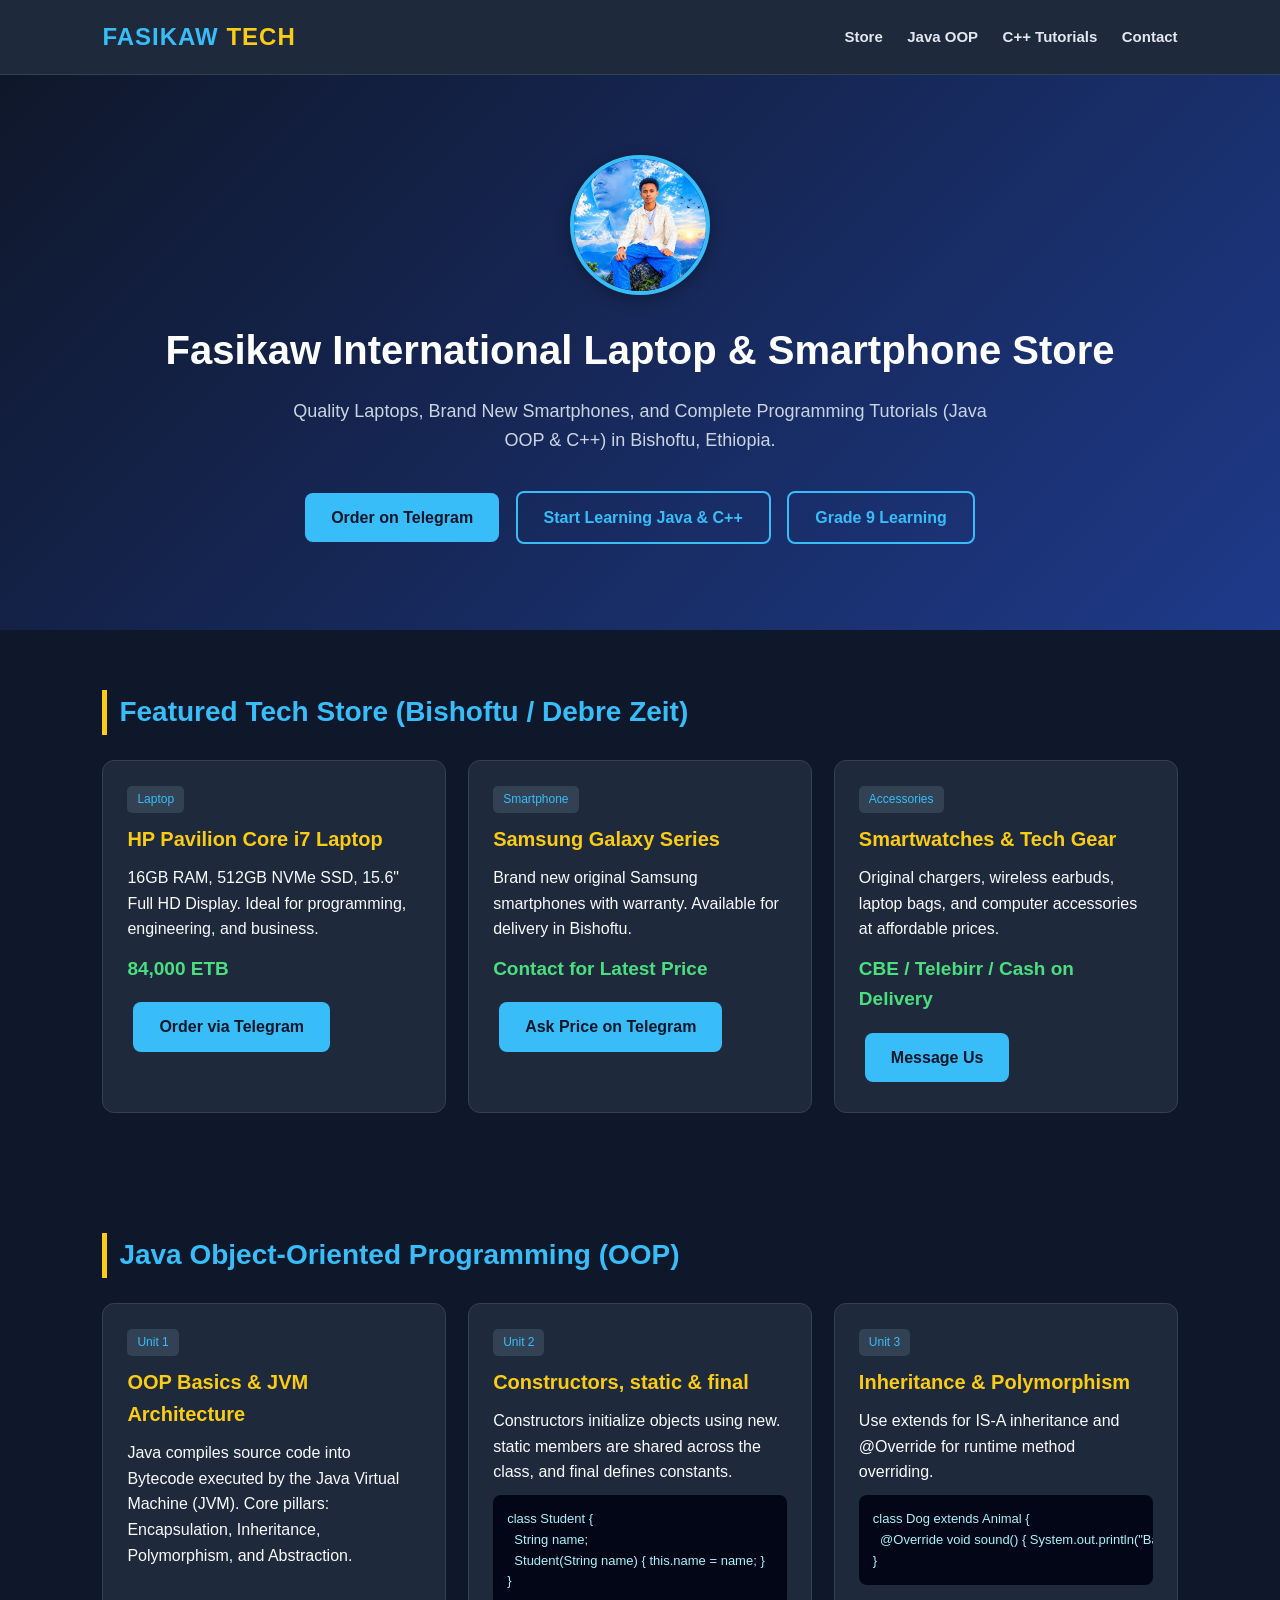
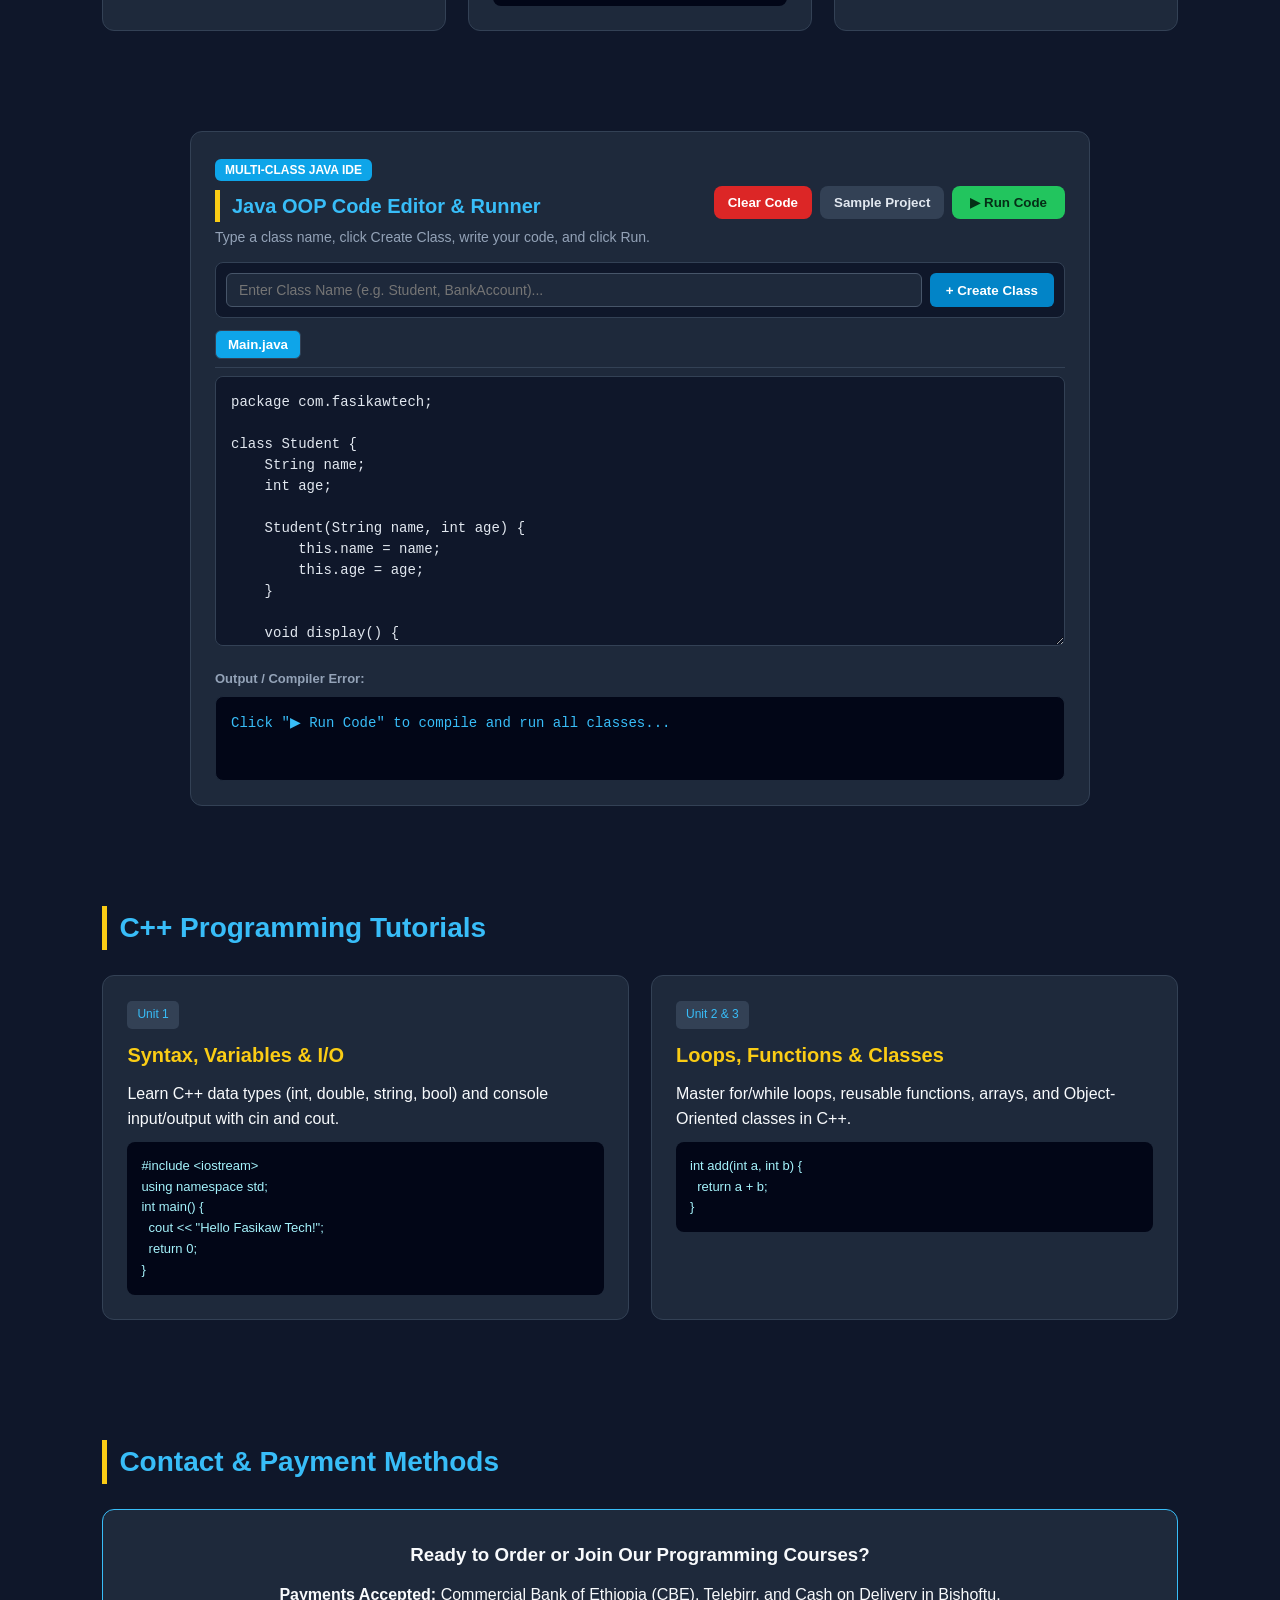
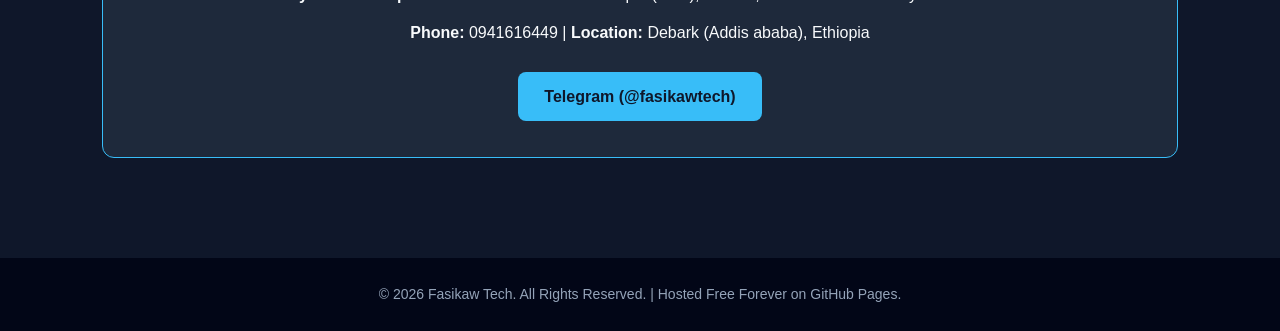
==== index.html @ dbbd0cc8 "Update index.html" ====
<!DOCTYPE html>
<html lang="en">
<head>
  <meta charset="UTF-8" />
  <meta name="viewport" content="width=device-width, initial-scale=1.0" />
  <meta name="google-site-verification" content="2Y_Khya-_8IvvXuz" />
  <meta name="description" content="Fasikaw Tech - International Laptop & Smartphone Store in Bishoftu, plus Java OOP & C++ Programming Tutorials." />
  <title>Fasikaw Tech | Laptop, Smartphone Store & Programming Academy</title>
  <style>
    * { box-sizing: border-box; margin: 0; padding: 0; font-family: 'Segoe UI', Tahoma, Geneva, Verdana, sans-serif; }
    body { background: #0f172a; color: #f8fafc; line-height: 1.6; }
    header { background: #1e293b; padding: 18px 8%; display: flex; justify-content: space-between; align-items: center; position: sticky; top: 0; z-index: 100; border-bottom: 1px solid #334155; }
    .logo { font-size: 24px; font-weight: 800; color: #38bdf8; letter-spacing: 1px; }
    .logo span { color: #facc15; }
    nav a { color: #e2e8f0; text-decoration: none; margin-left: 20px; font-weight: 600; font-size: 15px; }
    nav a:hover { color: #38bdf8; }
    .hero { text-align: center; padding: 80px 8%; background: linear-gradient(135deg, #0f172a 0%, #1e3a8a 100%); }
    .hero h1 { font-size: 40px; margin-bottom: 15px; color: #ffffff; }
    .hero p { font-size: 18px; color: #cbd5e1; max-width: 720px; margin: 0 auto 30px; }
    .btn { display: inline-block; padding: 12px 26px; background: #38bdf8; color: #0f172a; font-weight: 700; border-radius: 8px; text-decoration: none; margin: 6px; transition: 0.3s; }
    .btn:hover { background: #0284c7; color: #fff; }
    .btn-outline { background: transparent; border: 2px solid #38bdf8; color: #38bdf8; }
    section { padding: 60px 8%; }
    h2 { font-size: 28px; margin-bottom: 25px; color: #38bdf8; border-left: 5px solid #facc15; padding-left: 12px; }
    .grid { display: grid; grid-template-columns: repeat(auto-fit, minmax(270px, 1fr)); gap: 22px; }
    .card { background: #1e293b; padding: 24px; border-radius: 12px; border: 1px solid #334155; }
    .card h3 { color: #facc15; margin-bottom: 10px; font-size: 20px; }
    .price { font-size: 19px; font-weight: bold; color: #4ade80; margin: 12px 0; }
    .tag { display: inline-block; background: #334155; color: #38bdf8; padding: 4px 10px; border-radius: 5px; font-size: 12px; margin-bottom: 10px; }
    pre { background: #020617; padding: 14px; border-radius: 8px; overflow-x: auto; font-size: 13px; color: #a5f3fc; margin-top: 10px; }
    .contact-box { background: #1e293b; padding: 30px; border-radius: 12px; text-align: center; border: 1px solid #38bdf8; }
    footer { text-align: center; padding: 25px; background: #020617; color: #94a3b8; font-size: 14px; margin-top: 40px; }
  </style>
</head>
<body>

<header>
  <div class="logo">FASIKAW <span>TECH</span></div>
  <nav>
    <a href="#store">Store</a>
    <a href="#java">Java OOP</a>
    <a href="#cpp">C++ Tutorials</a>
    <a href="#contact">Contact</a>
  </nav>
</header>

<div class="hero">
    <img src="photo_2026-11-22_13-45-28.jpg" alt="Fasikaw Wubet" style="width: 140px; height: 140px; border-radius: 50%; object-fit: cover; border: 4px solid #38bdf8; margin-bottom: 15px; box-shadow: 0 4px 15px rgba(0,0,0,0.3);">

  <h1>Fasikaw International Laptop & Smartphone Store</h1>
  <p>Quality Laptops, Brand New Smartphones, and Complete Programming Tutorials (Java OOP & C++) in Bishoftu, Ethiopia.</p>
  <a href="https://t.me/fasikawtech" target="_blank" class="btn">Order on Telegram</a>
  <a href="#java" class="btn btn-outline">Start Learning Java & C++</a>
  <a href="grade9/" class="btn btn-outline">Grade 9 Learning</a>

</div>

<section id="store">
  <h2>Featured Tech Store (Bishoftu / Debre Zeit)</h2>
  <div class="grid">
    <div class="card">
      <span class="tag">Laptop</span>
      <h3>HP Pavilion Core i7 Laptop</h3>
      <p>16GB RAM, 512GB NVMe SSD, 15.6" Full HD Display. Ideal for programming, engineering, and business.</p>
      <div class="price">84,000 ETB</div>
      <a href="https://t.me/fasikawtech" target="_blank" class="btn">Order via Telegram</a>
    </div>
    <div class="card">
      <span class="tag">Smartphone</span>
      <h3>Samsung Galaxy Series</h3>
      <p>Brand new original Samsung smartphones with warranty. Available for delivery in Bishoftu.</p>
      <div class="price">Contact for Latest Price</div>
      <a href="https://t.me/fasikawtech" target="_blank" class="btn">Ask Price on Telegram</a>
    </div>
    <div class="card">
      <span class="tag">Accessories</span>
      <h3>Smartwatches & Tech Gear</h3>
      <p>Original chargers, wireless earbuds, laptop bags, and computer accessories at affordable prices.</p>
      <div class="price">CBE / Telebirr / Cash on Delivery</div>
      <a href="https://t.me/fasikawtech" target="_blank" class="btn">Message Us</a>
    </div>
  </div>
</section>

<section id="java">
  <h2>Java Object-Oriented Programming (OOP)</h2>
  <div class="grid">
    <div class="card">
      <span class="tag">Unit 1</span>
      <h3>OOP Basics & JVM Architecture</h3>
      <p>Java compiles source code into Bytecode executed by the Java Virtual Machine (JVM). Core pillars: Encapsulation, Inheritance, Polymorphism, and Abstraction.</p>
    </div>
    <div class="card">
      <span class="tag">Unit 2</span>
      <h3>Constructors, static & final</h3>
      <p>Constructors initialize objects using <code>new</code>. <code>static</code> members are shared across the class, and <code>final</code> defines constants.</p>
<pre>class Student {
  String name;
  Student(String name) { this.name = name; }
}</pre>
    </div>
    <div class="card">
      <span class="tag">Unit 3</span>
      <h3>Inheritance & Polymorphism</h3>
      <p>Use <code>extends</code> for IS-A inheritance and <code>@Override</code> for runtime method overriding.</p>
<pre>class Dog extends Animal {
  @Override void sound() { System.out.println("Bark"); }
}</pre>
    </div>
  </div>
</section>
<!-- Interactive Multi-Class Java Code Playground -->
<section style="max-width: 900px; margin: 40px auto; background: #1e293b; border: 1px solid #334155; border-radius: 12px; padding: 24px; color: #f8fafc; font-family: sans-serif;">
  <div style="display: flex; justify-content: space-between; align-items: center; margin-bottom: 14px; flex-wrap: wrap; gap: 10px;">
    <div>
      <span style="background: #0ea5e9; color: #fff; padding: 4px 10px; border-radius: 6px; font-size: 12px; font-weight: bold;">MULTI-CLASS JAVA IDE</span>
      <h2 style="margin: 8px 0 4px 0; color: #38bdf8; font-size: 20px;">Java OOP Code Editor & Runner</h2>
      <p style="margin: 0; color: #94a3b8; font-size: 14px;">Type a class name, click Create Class, write your code, and click Run.</p>
    </div>
    <div style="display: flex; gap: 8px; flex-wrap: wrap;">
      <button onclick="clearJavaEditor()" style="background: #dc2626; color: #fff; border: none; padding: 9px 14px; border-radius: 8px; cursor: pointer; font-weight: bold;">Clear Code</button>
      <button onclick="resetJavaProject()" style="background: #334155; color: #e2e8f0; border: none; padding: 9px 14px; border-radius: 8px; cursor: pointer; font-weight: bold;">Sample Project</button>
      <button id="run-java-btn" onclick="runJavaCode()" style="background: #22c55e; color: #052e16; border: none; padding: 9px 18px; border-radius: 8px; cursor: pointer; font-weight: bold;">▶ Run Code</button>
    </div>
  </div>

  <!-- Create New Class Input Bar (አዲስ Class መፍጠሪያ ሳጥን) -->
  <div style="display: flex; gap: 8px; margin-bottom: 12px; flex-wrap: wrap; background: #0f172a; padding: 10px; border-radius: 8px; border: 1px solid #334155;">
    <input type="text" id="new-class-input" placeholder="Enter Class Name (e.g. Student, BankAccount)..." style="flex: 1; min-width: 220px; padding: 8px 12px; border-radius: 6px; border: 1px solid #475569; background: #1e293b; color: #fff; font-size: 14px;">
    <button onclick="createClassFromInput()" style="background: #0284c7; color: #fff; border: none; padding: 8px 16px; border-radius: 6px; cursor: pointer; font-weight: bold;">+ Create Class</button>
  </div>

  <!-- Class File Tabs -->
  <div id="java-class-tabs" style="display: flex; gap: 6px; margin-bottom: 8px; flex-wrap: wrap; border-bottom: 1px solid #334155; padding-bottom: 8px;"></div>

  <!-- Code Writing Area -->
  <textarea id="java-editor" spellcheck="false" oninput="saveCurrentTabCode()" placeholder="Write your Java class code here..." style="width: 100%; height: 270px; background: #0f172a; color: #e2e8f0; border: 1px solid #334155; border-radius: 8px; padding: 15px; font-family: 'Consolas', 'Courier New', monospace; font-size: 14px; line-height: 1.5; resize: vertical; box-sizing: border-box;"></textarea>

  <!-- Output / Error Console -->
  <div style="margin-top: 15px;">
    <div style="font-size: 13px; color: #94a3b8; margin-bottom: 6px; font-weight: bold;">Output / Compiler Error:</div>
    <pre id="java-output" style="background: #020617; color: #38bdf8; border: 1px solid #1e293b; border-radius: 8px; padding: 15px; min-height: 85px; margin: 0; font-family: 'Consolas', 'Courier New', monospace; font-size: 14px; white-space: pre-wrap; overflow-x: auto;">Click "▶ Run Code" to compile and run all classes...</pre>
  </div>
</section>


<section id="cpp">
  <h2>C++ Programming Tutorials</h2>
  <div class="grid">
    <div class="card">
      <span class="tag">Unit 1</span>
      <h3>Syntax, Variables & I/O</h3>
      <p>Learn C++ data types (<code>int</code>, <code>double</code>, <code>string</code>, <code>bool</code>) and console input/output with <code>cin</code> and <code>cout</code>.</p>
<pre>#include &lt;iostream&gt;
using namespace std;
int main() {
  cout &lt;&lt; "Hello Fasikaw Tech!";
  return 0;
}</pre>
    </div>
    <div class="card">
      <span class="tag">Unit 2 & 3</span>
      <h3>Loops, Functions & Classes</h3>
      <p>Master <code>for</code>/<code>while</code> loops, reusable functions, arrays, and Object-Oriented classes in C++.</p>
<pre>int add(int a, int b) {
  return a + b;
}</pre>
    </div>
  </div>
</section>

<section id="contact">
  <h2>Contact & Payment Methods</h2>
  <div class="contact-box">
    <h3>Ready to Order or Join Our Programming Courses?</h3>
    <p style="margin: 12px 0;"><strong>Payments Accepted:</strong> Commercial Bank of Ethiopia (CBE), Telebirr, and Cash on Delivery in Bishoftu.</p>
    <p style="margin-bottom: 20px;"><strong>Phone:</strong> 0941616449 | <strong>Location:</strong> Debark (Addis ababa), Ethiopia</p>
    <a href="https://t.me/fasikawtech" target="_blank" class="btn">Telegram (@fasikawtech)</a>
  </div>
</section>

<footer>
  &copy; 2026 Fasikaw Tech. All Rights Reserved. | Hosted Free Forever on GitHub Pages.
</footer>
<script>
  var files = {
    "Main.java": "package com.fasikawtech;\n\nclass Student {\n    String name;\n    int age;\n\n    Student(String name, int age) {\n        this.name = name;\n        this.age = age;\n    }\n\n    void display() {\n        System.out.println(\"Name: \" + name);\n        System.out.println(\"Age: \" + age);\n    }\n}\n\npublic class Main {\n    public static void main(String[] args) {\n        Student s1 = new Student(\"Fasikaw\", 20);\n        s1.display();\n    }\n}"
  };
  var current = "Main.java";
  var ed = document.getElementById("java-editor");
  var out = document.getElementById("java-output");

  function drawTabs() {
    var box = document.getElementById("java-class-tabs");
    box.innerHTML = "";
    Object.keys(files).forEach(function(name) {
      var b = document.createElement("button");
      b.type = "button";
      b.textContent = name;
      b.style.cssText = "padding:6px 12px;border-radius:6px;border:1px solid #334155;cursor:pointer;font-weight:bold;color:#fff;background:" + (name === current ? "#0ea5e9" : "#0f172a");
      b.onclick = function() {
        files[current] = ed.value;
        current = name;
        ed.value = files[name];
        drawTabs();
      };
      box.appendChild(b);
    });
  }

  function createClassFromInput() {
    var inp = document.getElementById("new-class-input");
    var name = inp.value.trim().replace(/\.java$/i, "");
    if (!name) { alert("Please enter a class name first!"); return; }
    files[current] = ed.value;
    current = name + ".java";
    files[current] = "package com.fasikawtech;\n\npublic class " + name + " {\n    public static void main(String[] args) {\n        \n    }\n}";
    inp.value = "";
    ed.value = files[current];
    drawTabs();
  }

  function clearJavaEditor() {
    ed.value = "";
    files[current] = "";
    out.style.color = "#38bdf8";
    out.textContent = "Editor cleared.";
  }

  function resetJavaProject() {
    files = {
      "Main.java": "package com.fasikawtech;\n\nclass Student {\n    String name;\n    int age;\n\n    Student(String name, int age) {\n        this.name = name;\n        this.age = age;\n    }\n\n    void display() {\n        System.out.println(\"Name: \" + name);\n        System.out.println(\"Age: \" + age);\n    }\n}\n\npublic class Main {\n    public static void main(String[] args) {\n        Student s1 = new Student(\"Fasikaw\", 20);\n        s1.display();\n    }\n}"
    };
    current = "Main.java";
    ed.value = files[current];
    drawTabs();
  }

  function runJavaCode() {
    files[current] = ed.value;
    var activeCode = files[current].trim();
    if (!activeCode) {
      out.style.color = "#f87171";
      out.textContent = "Error: Editor is empty.";
      return;
    }

    // 1. Check syntax errors (semicolons and braces)
    var lines = activeCode.split("\n");
    var braces = 0;
    for (var i = 0; i < lines.length; i++) {
      var clean = lines[i].replace(/\/\/.*$/, "").replace(/"[^"]*"/g, '""').trim();
      for (var c = 0; c < clean.length; c++) {
        if (clean[c] === "{") braces++;
        if (clean[c] === "}") braces--;
      }
      if (clean && !clean.startsWith("@") && !clean.endsWith("{") && !clean.endsWith("}") && !clean.endsWith(";") && !/^(if|else|for|while|switch|try|catch|finally|class|public|private|protected)\b/.test(clean)) {
        out.style.color = "#f87171";
        out.textContent = "Compilation Error in " + current + " (Line " + (i + 1) + "): ';' expected -> " + lines[i].trim();
        return;
      }
    }
    if (braces !== 0) {
      out.style.color = "#f87171";
      out.textContent = "Compilation Error in " + current + ": Missing '{' or '}'";
      return;
    }

    // Combine all tabs (put active tab last so its main() runs)
    var allCode = Object.keys(files).filter(function(k) { return k !== current; }).map(function(k) { return files[k]; }).concat(files[current]).join("\n\n");

    if (!/public\s+static\s+void\s+main\s*\(/.test(allCode)) {
      out.style.color = "#f87171";
      out.textContent = "Runtime Error: public static void main(String[] args) not found.";
      return;
    }

    try {
      var js = allCode;
      js = js.replace(/^\s*package\s+[\w.]+\s*;/gm, "");
      js = js.replace(/^\s*import\s+[\w.*]+\s*;/gm, "");
      js = js.replace(/@Override\s*/g, "");
      js = js.replace(/\b(public|private|protected|final)\s+/g, "");

      var classNames = [];
      var rx = /\bclass\s+([A-Za-z_]\w*)/g;
      var match;
      while ((match = rx.exec(js)) !== null) {
        var [, cname] = match;
        classNames.push(cname);
      }

      // Collect class field names & remove field declarations
      var fields = [];
      js = js.replace(/^\s*(?:static\s+)?(?:int|double|float|String|boolean|char|long|byte|short)\s+([a-zA-Z_]\w*)\s*(?:=[^;]*)?;/gm, function(_, fname) {
        fields.push(fname);
        return "";
      });

      // Convert constructors ONLY when NOT preceded by 'new '
      classNames.forEach(function(cn) {
        var ctorRx = new RegExp("(^|\\n|\\s)" + cn + "\\s*\\(([^)]*)\\)\\s*\\{", "g");
        js = js.replace(ctorRx, function(full, prefix, params) {
          var args = params.split(",").map(function(p) { return p.trim().split(/\s+/).pop(); }).filter(Boolean).join(", ");
          return prefix + "constructor(" + args + ") {";
        });
        var objRx = new RegExp("\\b" + cn + "\\s+([a-zA-Z_]\\w*\\s*=)", "g");
        js = js.replace(objRx, "let $1");
      });

      // Convert main and other methods
      js = js.replace(/\bstatic\s+void\s+main\s*\([^)]*\)\s*\{/g, "static main(args) {");
      js = js.replace(/\b(static\s+)?(void|int|double|float|String|boolean|char|long|byte|short)\s+([a-zA-Z_]\w*)\s*\(([^)]*)\)\s*\{/g, function(_, st, ret, fn, p) {

        if (fn === "main") return "static main(args) {";
        var args = params.split(",").map(function(p) { return p.trim().split(/\s+/).pop(); }).filter(Boolean).join(", ");
        return (st ? "static " : "") + fn + "(" + args + ") {";
      });

      // Convert local variables
      js = js.replace(/\b(int|double|float|String|boolean|char|long|byte|short)\s+([a-zA-Z_]\w*\s*=)/g, "let $1");

      // Automatically resolve class fields (like 'name' or 'age') inside methods
      fields.forEach(function(f) {
        var fRx = new RegExp("([^.\\w\"'])" + f + "\\b", "g");
        js = js.replace(fRx, function(m, pre, offset, str) {
          var before = str.slice(Math.max(0, offset - 20), offset);
          var after = str.slice(offset + m.length, offset + m.length + 10);
          if (/let\s+$/.test(before) || /^\s*[,)=]/.test(after) || /\($/.test(pre)) return m;
          return pre + "this." + f;
        });
      });

      js = js.replace(/System\.out\.println/g, "printLine");
      js = js.replace(/System\.out\.print/g, "printLine");

      // Find the class that owns main()
      var targetClass = classNames.at(-1);
      var blocks = js.split(/(?=\bclass\s+)/);
      blocks.forEach(function(b) {
        var m = b.match(/\bclass\s+([A-Za-z_]\w*)/);
        if (m && /\bstatic\s+main\s*\(/.test(b)) {
          var [, found] = m;
          targetClass = found;
        }
      });

      var logs = [];
      var runner = new Function("printLine", js + "\n" + targetClass + ".main([]);");
      runner(function(msg) { logs.push(String(msg)); });

      out.style.color = "#4ade80";
      out.textContent = logs.length ? logs.join("\n") : "Program ran successfully (no output).";
    } catch (e) {
      out.style.color = "#f87171";
      out.textContent = "Error: " + e.message;
    }
  }

  ed.value = files[current];
  drawTabs();
</script>

</body>
</html>
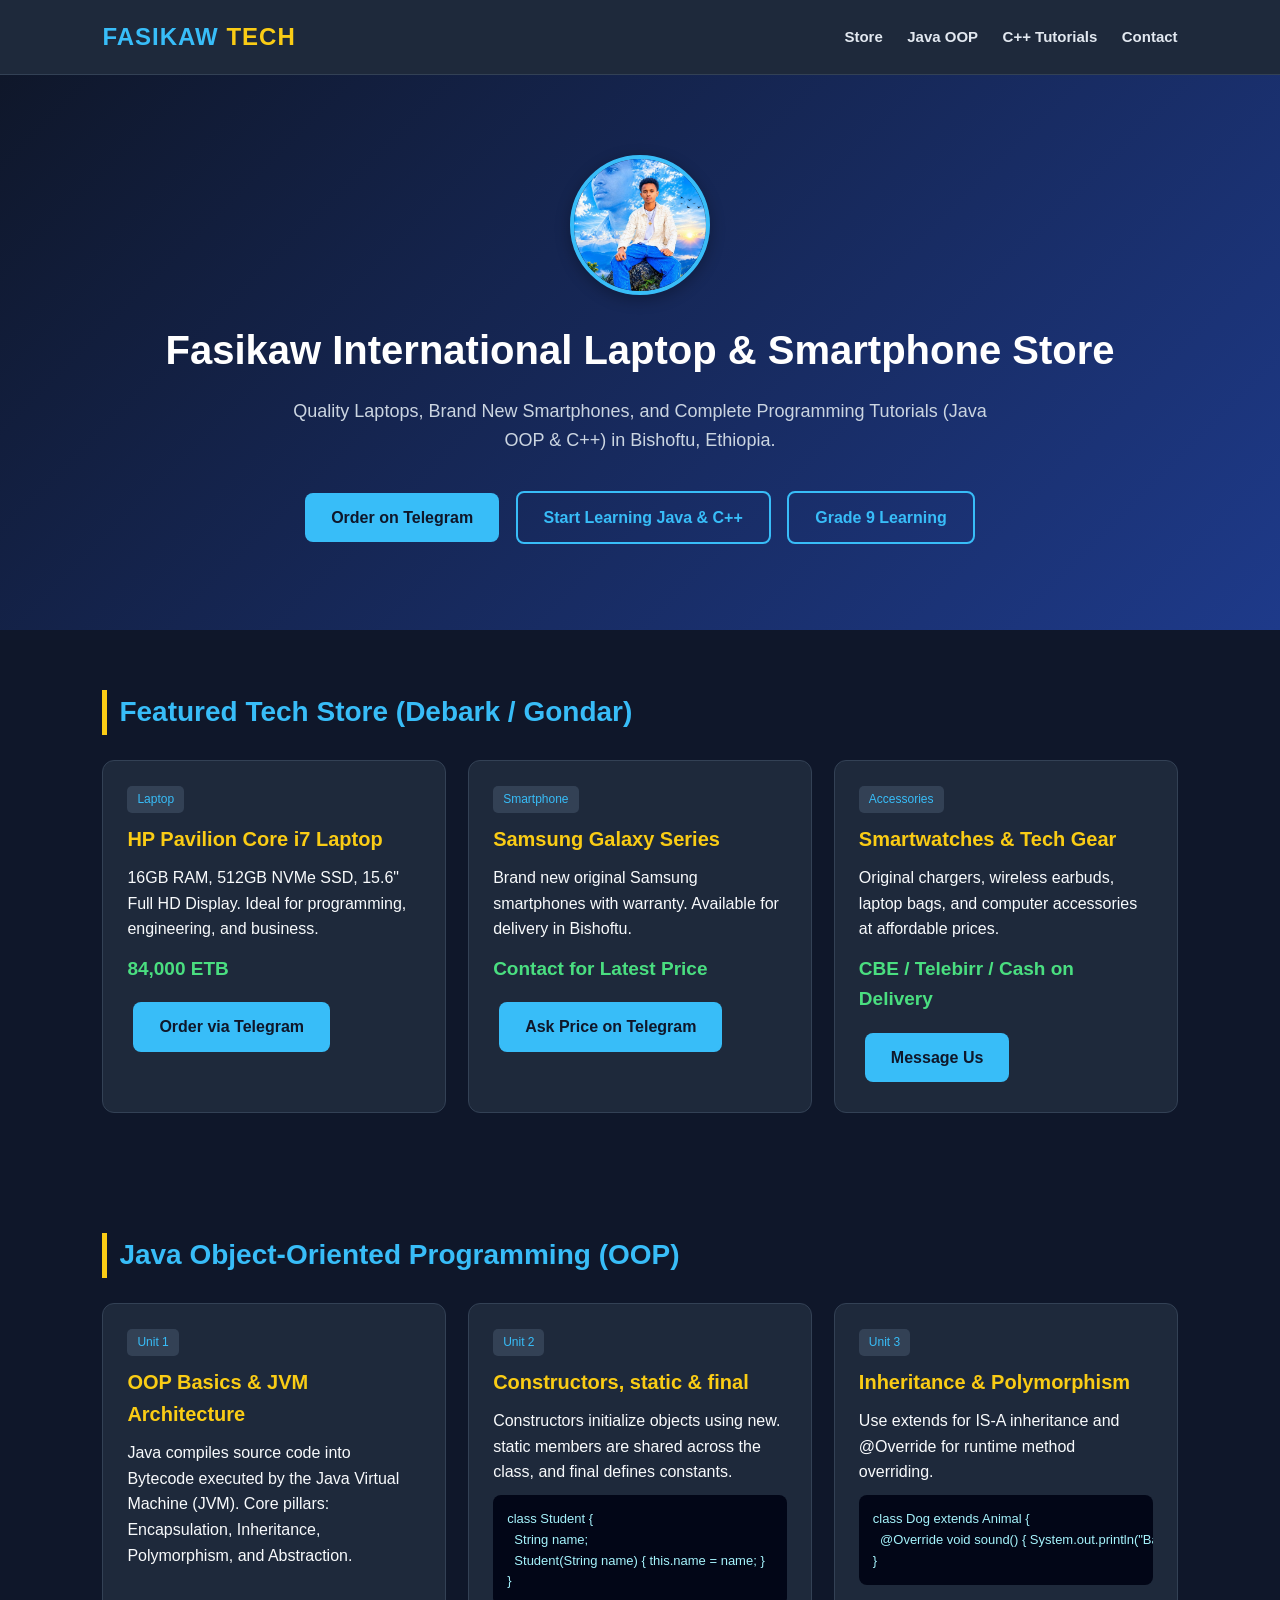
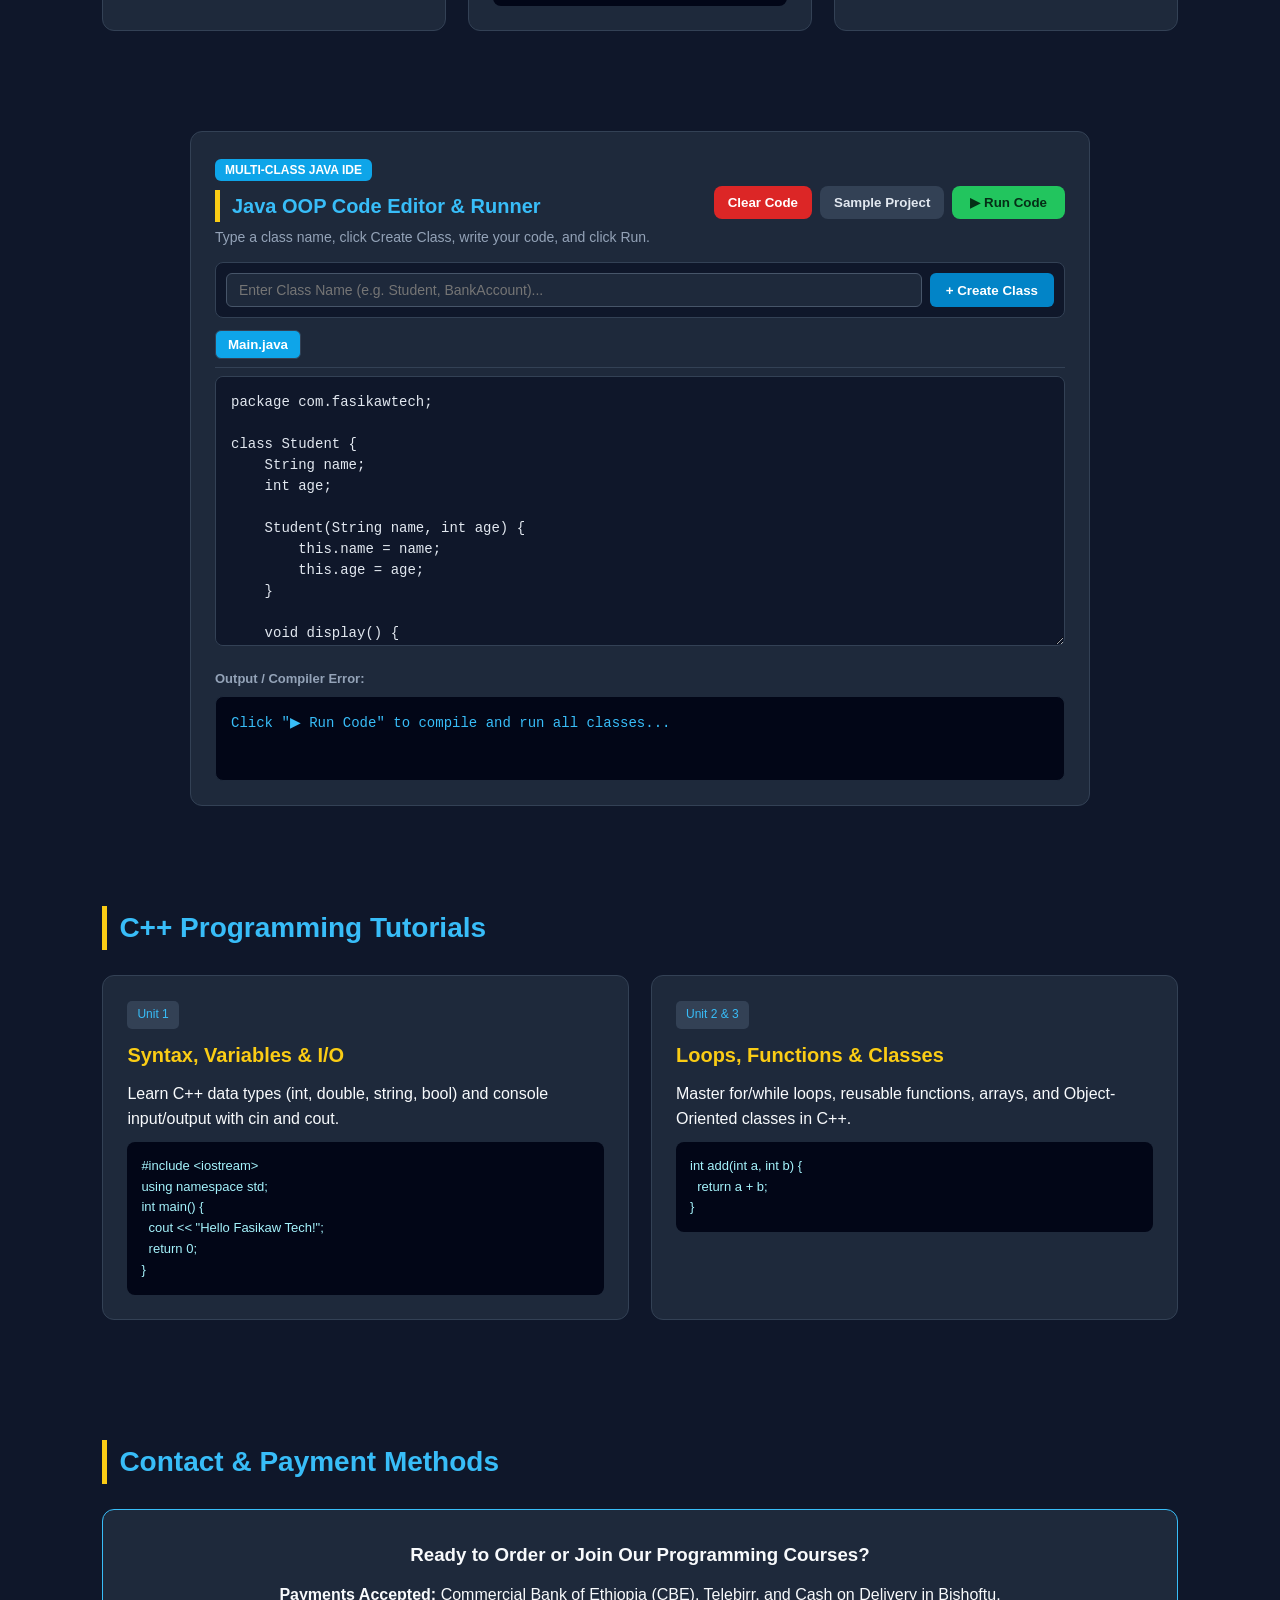
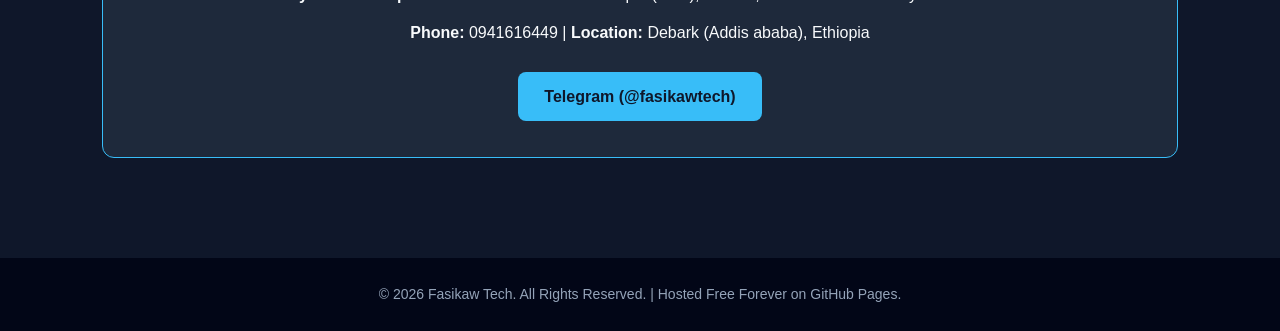
==== commit 4b306d26: "Update store location in Featured Tech Store section" ====
--- a/index.html
+++ b/index.html
@@ -56,7 +56,7 @@
 </div>
 
 <section id="store">
-  <h2>Featured Tech Store (Bishoftu / Debre Zeit)</h2>
+  <h2>Featured Tech Store (Debark / Gondar)</h2>
   <div class="grid">
     <div class="card">
       <span class="tag">Laptop</span>
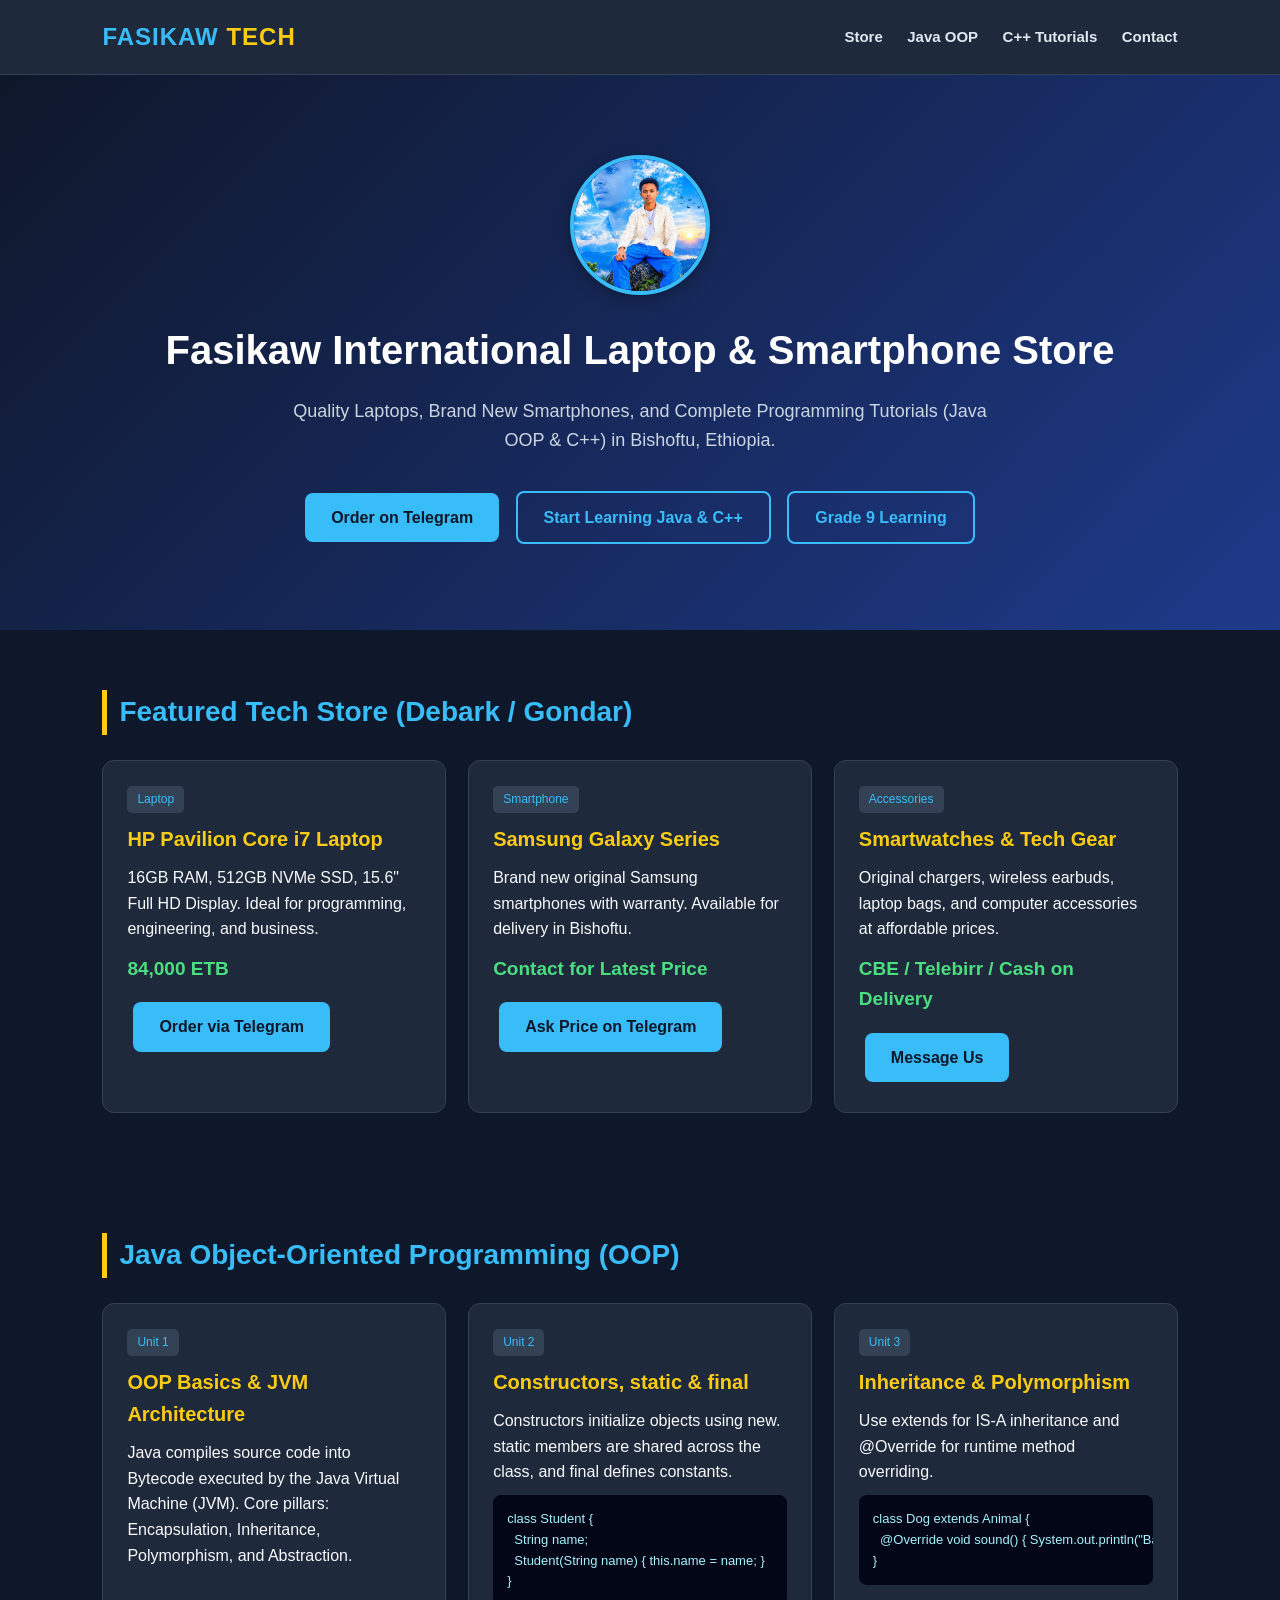
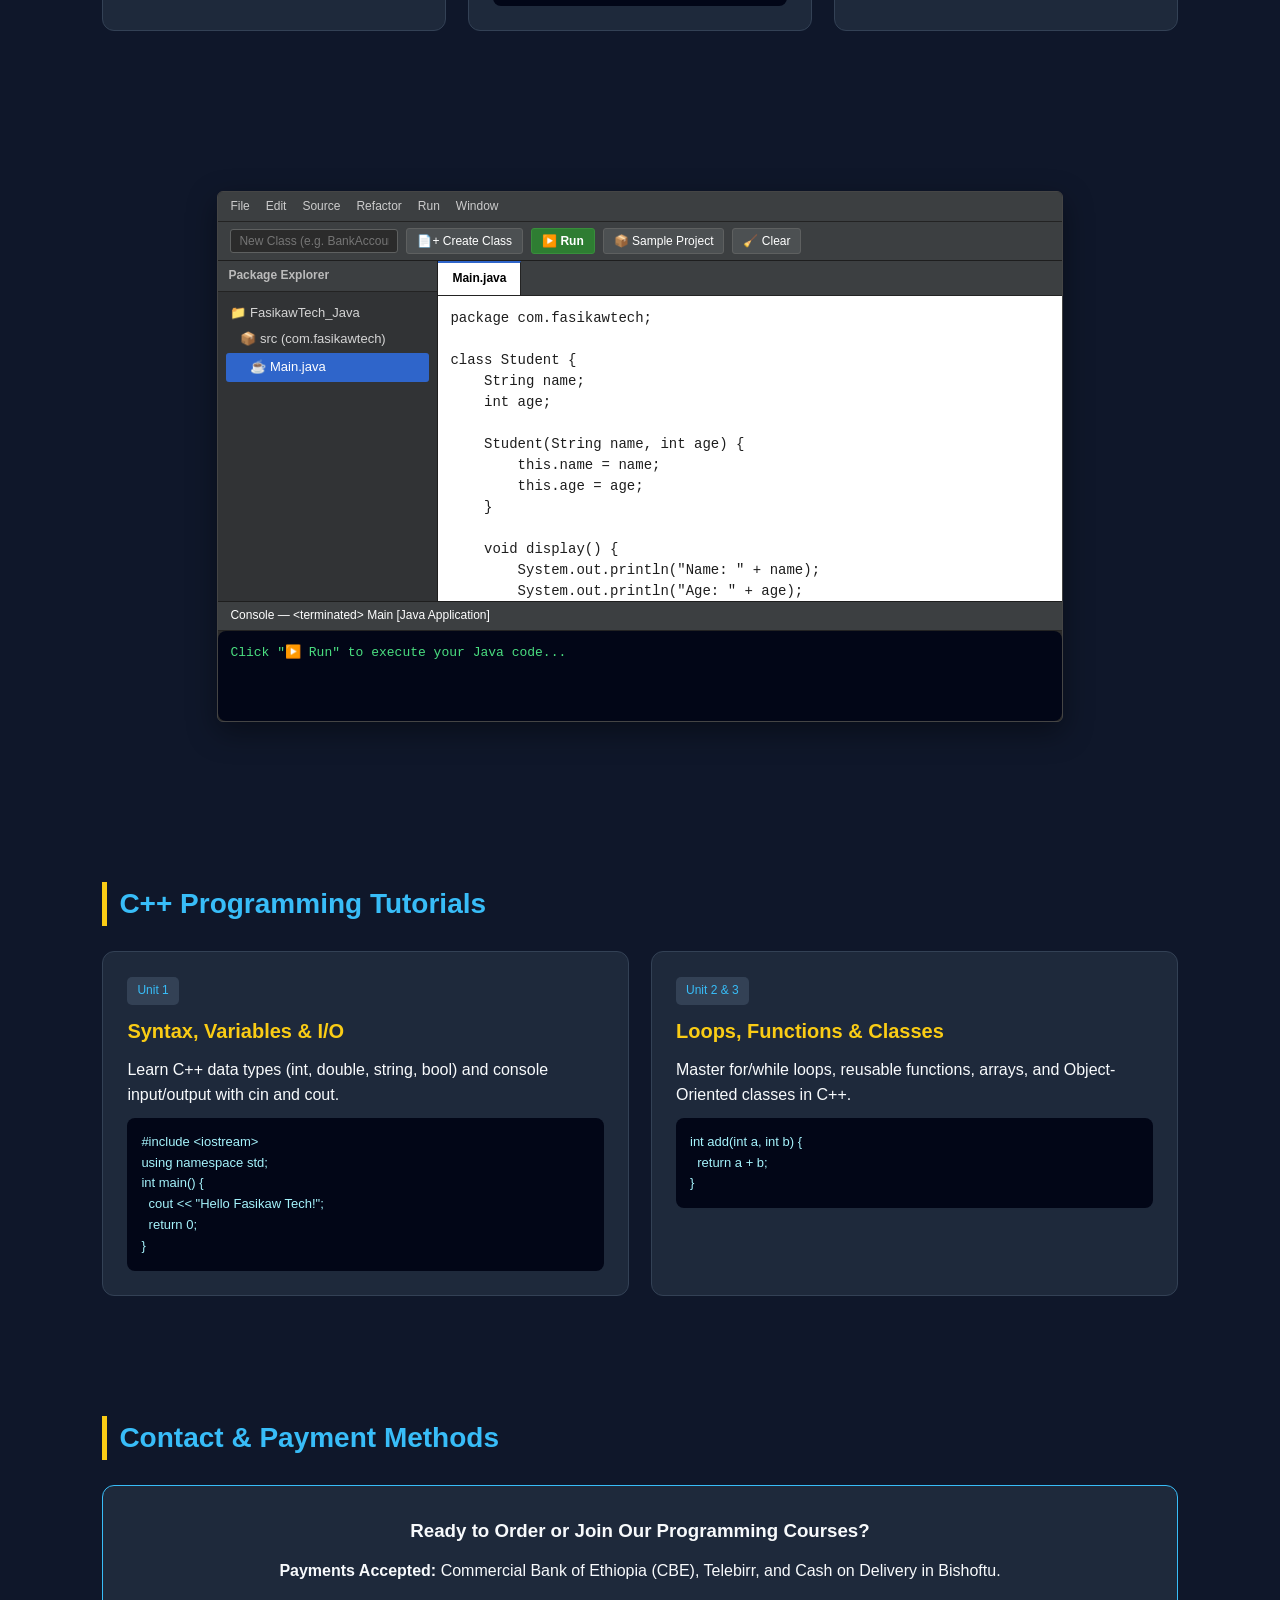
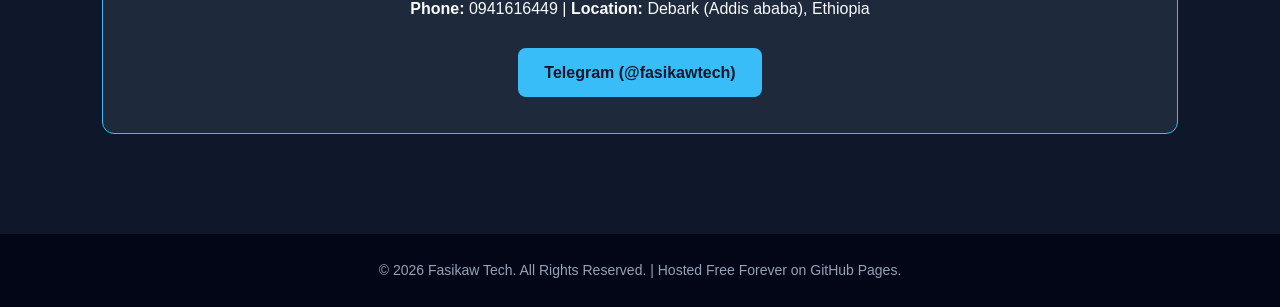
==== commit 412552ac: "Update index.html" ====
--- a/index.html
+++ b/index.html
@@ -1,6 +1,11 @@
 <!DOCTYPE html>
 <html lang="en">
 <head>
+  <!-- CodeMirror Core & Java Mode -->
+<link rel="stylesheet" href="https://cloudflare.com">
+<link rel="stylesheet" href="https://cloudflare.com">
+<script src="https://cloudflare.com"></script>
+<script src="https://cloudflare.com"></script>
   <meta charset="UTF-8" />
   <meta name="viewport" content="width=device-width, initial-scale=1.0" />
   <meta name="google-site-verification" content="2Y_Khya-_8IvvXuz" />
@@ -109,41 +114,67 @@
     </div>
   </div>
 </section>
-<!-- Interactive Multi-Class Java Code Playground -->
-<section style="max-width: 900px; margin: 40px auto; background: #1e293b; border: 1px solid #334155; border-radius: 12px; padding: 24px; color: #f8fafc; font-family: sans-serif;">
-  <div style="display: flex; justify-content: space-between; align-items: center; margin-bottom: 14px; flex-wrap: wrap; gap: 10px;">
-    <div>
-      <span style="background: #0ea5e9; color: #fff; padding: 4px 10px; border-radius: 6px; font-size: 12px; font-weight: bold;">MULTI-CLASS JAVA IDE</span>
-      <h2 style="margin: 8px 0 4px 0; color: #38bdf8; font-size: 20px;">Java OOP Code Editor & Runner</h2>
-      <p style="margin: 0; color: #94a3b8; font-size: 14px;">Type a class name, click Create Class, write your code, and click Run.</p>
-    </div>
-    <div style="display: flex; gap: 8px; flex-wrap: wrap;">
-      <button onclick="clearJavaEditor()" style="background: #dc2626; color: #fff; border: none; padding: 9px 14px; border-radius: 8px; cursor: pointer; font-weight: bold;">Clear Code</button>
-      <button onclick="resetJavaProject()" style="background: #334155; color: #e2e8f0; border: none; padding: 9px 14px; border-radius: 8px; cursor: pointer; font-weight: bold;">Sample Project</button>
-      <button id="run-java-btn" onclick="runJavaCode()" style="background: #22c55e; color: #052e16; border: none; padding: 9px 18px; border-radius: 8px; cursor: pointer; font-weight: bold;">▶ Run Code</button>
-    </div>
-  </div>
-
-  <!-- Create New Class Input Bar (አዲስ Class መፍጠሪያ ሳጥን) -->
-  <div style="display: flex; gap: 8px; margin-bottom: 12px; flex-wrap: wrap; background: #0f172a; padding: 10px; border-radius: 8px; border: 1px solid #334155;">
-    <input type="text" id="new-class-input" placeholder="Enter Class Name (e.g. Student, BankAccount)..." style="flex: 1; min-width: 220px; padding: 8px 12px; border-radius: 6px; border: 1px solid #475569; background: #1e293b; color: #fff; font-size: 14px;">
-    <button onclick="createClassFromInput()" style="background: #0284c7; color: #fff; border: none; padding: 8px 16px; border-radius: 6px; cursor: pointer; font-weight: bold;">+ Create Class</button>
-  </div>
-
-  <!-- Class File Tabs -->
-  <div id="java-class-tabs" style="display: flex; gap: 6px; margin-bottom: 8px; flex-wrap: wrap; border-bottom: 1px solid #334155; padding-bottom: 8px;"></div>
-
-  <!-- Code Writing Area -->
-  <textarea id="java-editor" spellcheck="false" oninput="saveCurrentTabCode()" placeholder="Write your Java class code here..." style="width: 100%; height: 270px; background: #0f172a; color: #e2e8f0; border: 1px solid #334155; border-radius: 8px; padding: 15px; font-family: 'Consolas', 'Courier New', monospace; font-size: 14px; line-height: 1.5; resize: vertical; box-sizing: border-box;"></textarea>
-
-  <!-- Output / Error Console -->
-  <div style="margin-top: 15px;">
-    <div style="font-size: 13px; color: #94a3b8; margin-bottom: 6px; font-weight: bold;">Output / Compiler Error:</div>
-    <pre id="java-output" style="background: #020617; color: #38bdf8; border: 1px solid #1e293b; border-radius: 8px; padding: 15px; min-height: 85px; margin: 0; font-family: 'Consolas', 'Courier New', monospace; font-size: 14px; white-space: pre-wrap; overflow-x: auto;">Click "▶ Run Code" to compile and run all classes...</pre>
+<!-- Eclipse IDE Style Java Workbench -->
+<section style="max-width: 1050px; margin: 40px auto; font-family: 'Segoe UI', Tahoma, sans-serif;">
+  <style>
+    .eclipse-box { background: #2b2b2b; color: #d4d4d4; border: 1px solid #454545; border-radius: 6px; overflow: hidden; box-shadow: 0 10px 30px rgba(0,0,0,0.4); }
+    .eclipse-menu { background: #3c3f41; padding: 5px 12px; font-size: 12px; display: flex; gap: 16px; border-bottom: 1px solid #232323; color: #ccc; }
+    .eclipse-bar { background: #3c3f41; padding: 6px 12px; display: flex; align-items: center; gap: 8px; flex-wrap: wrap; border-bottom: 1px solid #1e1e1e; }
+    .ec-btn { background: #4c5052; color: #fff; border: 1px solid #5e6060; padding: 5px 10px; font-size: 12px; border-radius: 3px; cursor: pointer; }
+    .ec-btn:hover { background: #5c6164; }
+    .ec-run { background: #2e7d32; border-color: #388e3c; font-weight: bold; }
+    .ec-run:hover { background: #388e3c; }
+    .ec-input { background: #2b2b2b; color: #fff; border: 1px solid #5e6060; padding: 4px 8px; font-size: 12px; border-radius: 3px; }
+    .eclipse-grid { display: grid; grid-template-columns: 220px 1fr; height: 340px; }
+    .ec-explorer { background: #313335; border-right: 1px solid #1e1e1e; overflow-y: auto; }
+    .ec-header { background: #3c3f41; padding: 5px 10px; font-size: 12px; font-weight: bold; border-bottom: 1px solid #232323; color: #bbb; }
+    .ec-tree { list-style: none; padding: 8px; margin: 0; font-size: 13px; }
+    .ec-file { padding: 4px 8px 4px 24px; cursor: pointer; border-radius: 3px; }
+    .ec-file:hover { background: #3d4144; }
+    .ec-file.active { background: #2f65ca; color: #fff; }
+    .ec-editor-wrap { display: flex; flex-direction: column; background: #ffffff; }
+    .ec-tabs { background: #3c3f41; display: flex; border-bottom: 1px solid #232323; overflow-x: auto; }
+    .ec-tab { padding: 6px 14px; font-size: 12px; background: #313335; color: #bbb; border-right: 1px solid #232323; cursor: pointer; }
+    .ec-tab.active { background: #ffffff; color: #000; font-weight: bold; border-top: 2px solid #2f65ca; }
+    #java-editor { flex: 1; width: 100%; border: none; padding: 12px; font-family: 'Consolas', monospace; font-size: 14px; color: #1e1e1e; background: #ffffff; resize: none; outline: none; box-sizing: border-box; line-height: 1.5; }
+    .ec-console { background: #2b2b2b; border-top: 1px solid #1e1e1e; }
+    .ec-console-tab { background: #3c3f41; padding: 4px 12px; font-size: 12px; border-bottom: 1px solid #232323; color: #fff; }
+    #java-output { padding: 12px; margin: 0; font-family: 'Consolas', monospace; font-size: 13px; min-height: 90px; white-space: pre-wrap; color: #4ade80; }
+  </style>
+
+  <div class="eclipse-box">
+    <div class="eclipse-menu">
+      <span>File</span><span>Edit</span><span>Source</span><span>Refactor</span><span>Run</span><span>Window</span>
+    </div>
+    <div class="eclipse-bar">
+      <input type="text" id="new-class-input" class="ec-input" placeholder="New Class (e.g. BankAccount)">
+      <button class="ec-btn" onclick="createClassFromInput()">📄+ Create Class</button>
+      <button id="run-java-btn" class="ec-btn ec-run" onclick="runJavaCode()">▶️ Run</button>
+      <button class="ec-btn" onclick="resetJavaProject()">📦 Sample Project</button>
+      <button class="ec-btn" onclick="clearJavaEditor()">🧹 Clear</button>
+    </div>
+
+    <div class="eclipse-grid">
+      <div class="ec-explorer">
+        <div class="ec-header">Package Explorer</div>
+        <ul class="ec-tree">
+          <li style="padding: 3px 4px;">📁 FasikawTech_Java</li>
+          <li style="padding: 3px 4px 3px 14px;">📦 src (com.fasikawtech)</li>
+          <div id="eclipse-tree-files"></div>
+        </ul>
+      </div>
+<div class="ec-editor-wrap">
+        <div id="java-class-tabs" class="ec-tabs"></div>
+        <textarea id="java-editor" spellcheck="false" oninput="saveCurrentTabCode()" placeholder="Write your Java class code here..."></textarea>
+      </div>
+    </div>
+
+    <div class="ec-console">
+      <div class="ec-console-tab">Console — &lt;terminated&gt; Main [Java Application]</div>
+      <pre id="java-output">Click "▶️ Run" to execute your Java code...</pre>
+    </div>
   </div>
 </section>
-
-
 <section id="cpp">
   <h2>C++ Programming Tutorials</h2>
   <div class="grid">
@@ -190,24 +221,40 @@
   var ed = document.getElementById("java-editor");
   var out = document.getElementById("java-output");
 
-  function drawTabs() {
+function drawTabs() {
     var box = document.getElementById("java-class-tabs");
+    var treeBox = document.getElementById("eclipse-tree-files");
     box.innerHTML = "";
+    if (treeBox) treeBox.innerHTML = "";
+
     Object.keys(files).forEach(function(name) {
-      var b = document.createElement("button");
-      b.type = "button";
-      b.textContent = name;
-      b.style.cssText = "padding:6px 12px;border-radius:6px;border:1px solid #334155;cursor:pointer;font-weight:bold;color:#fff;background:" + (name === current ? "#0ea5e9" : "#0f172a");
-      b.onclick = function() {
+      // 1. የላይኛው Eclipse Editor Tab
+      var tab = document.createElement("div");
+      tab.className = "ec-tab" + (name === current ? " active" : "");
+      tab.textContent = name;
+      tab.onclick = function() {
         files[current] = ed.value;
         current = name;
-        ed.value = files[name];
+        ed.value = files[current];
         drawTabs();
       };
-      box.appendChild(b);
+      box.appendChild(tab);
+
+      // 2. የግራው Package Explorer ዝርዝር
+      if (treeBox) {
+        var li = document.createElement("li");
+        li.className = "ec-file" + (name === current ? " active" : "");
+        li.textContent = "☕️ " + name;
+        li.onclick = function() {
+          files[current] = ed.value;
+          current = name;
+          ed.value = files[current];
+          drawTabs();
+        };
+        treeBox.appendChild(li);
+      }
     });
   }
-
   function createClassFromInput() {
     var inp = document.getElementById("new-class-input");
     var name = inp.value.trim().replace(/\.java$/i, "");
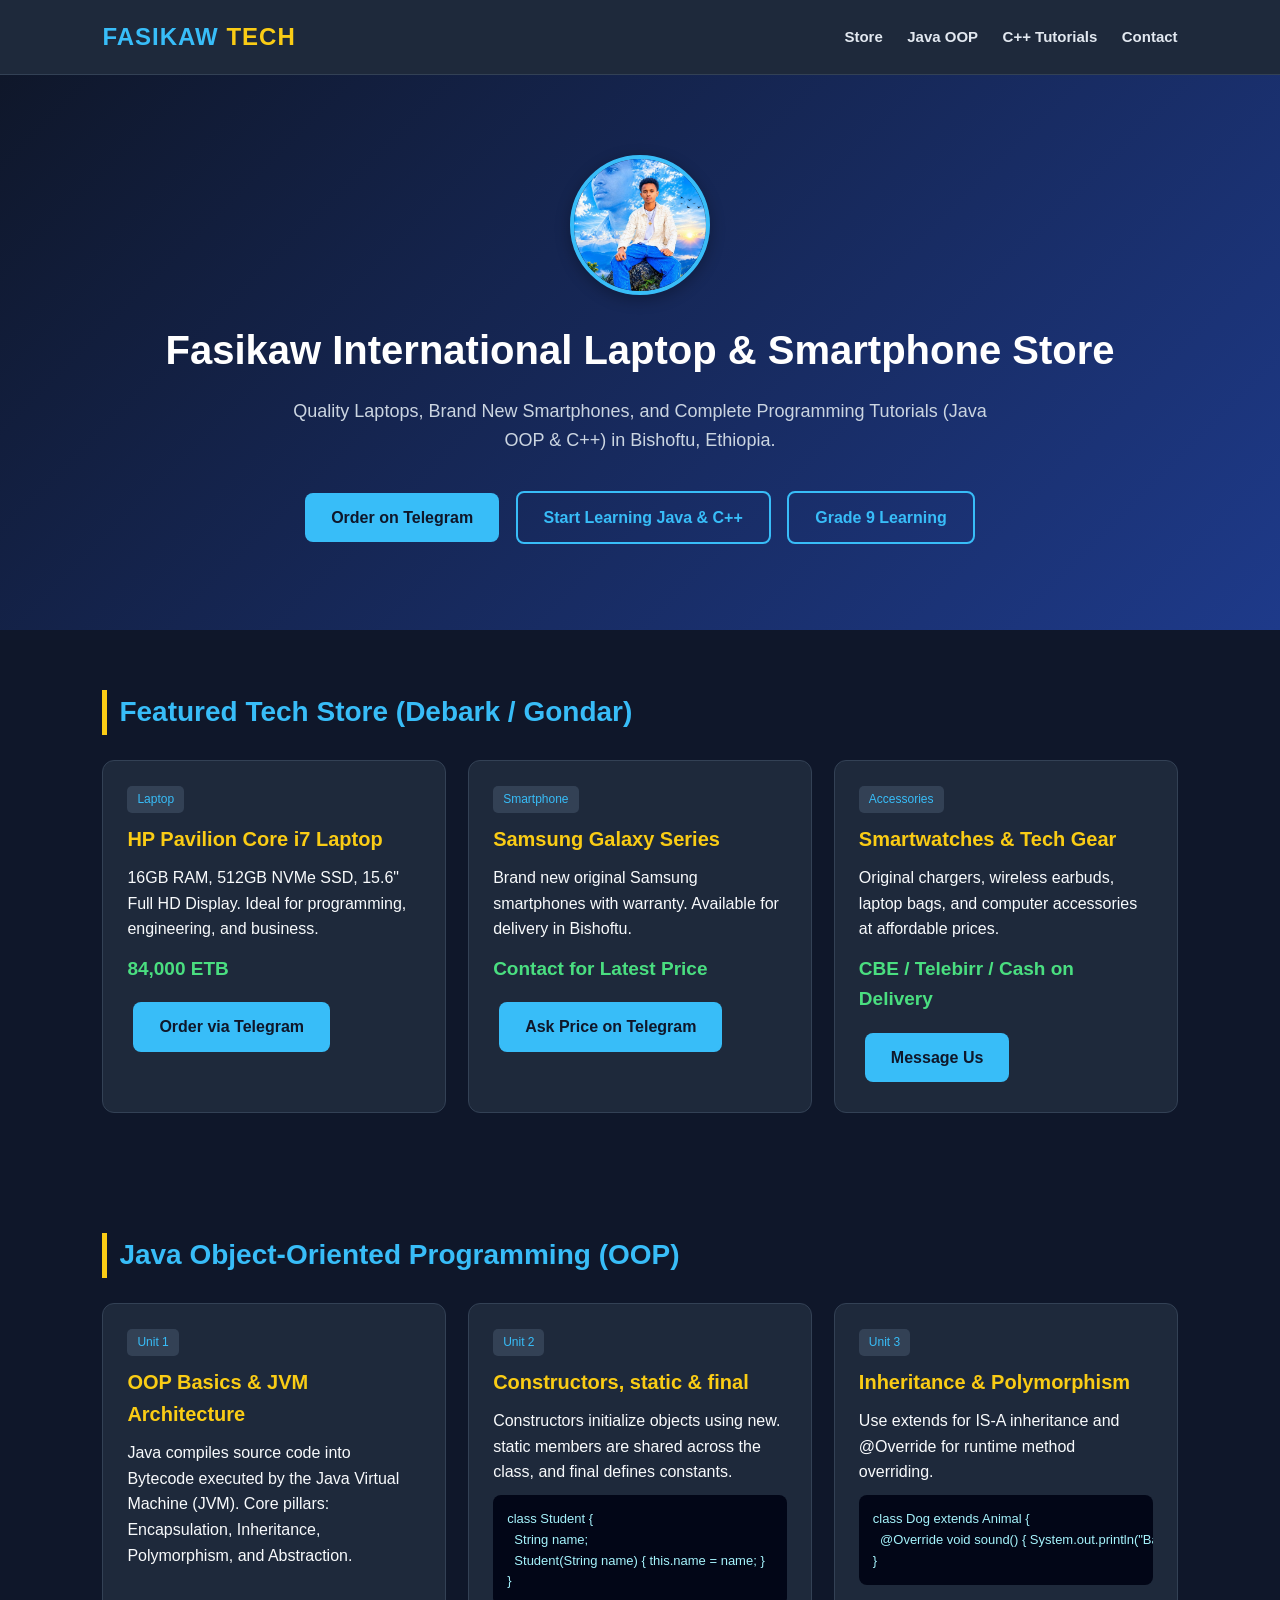
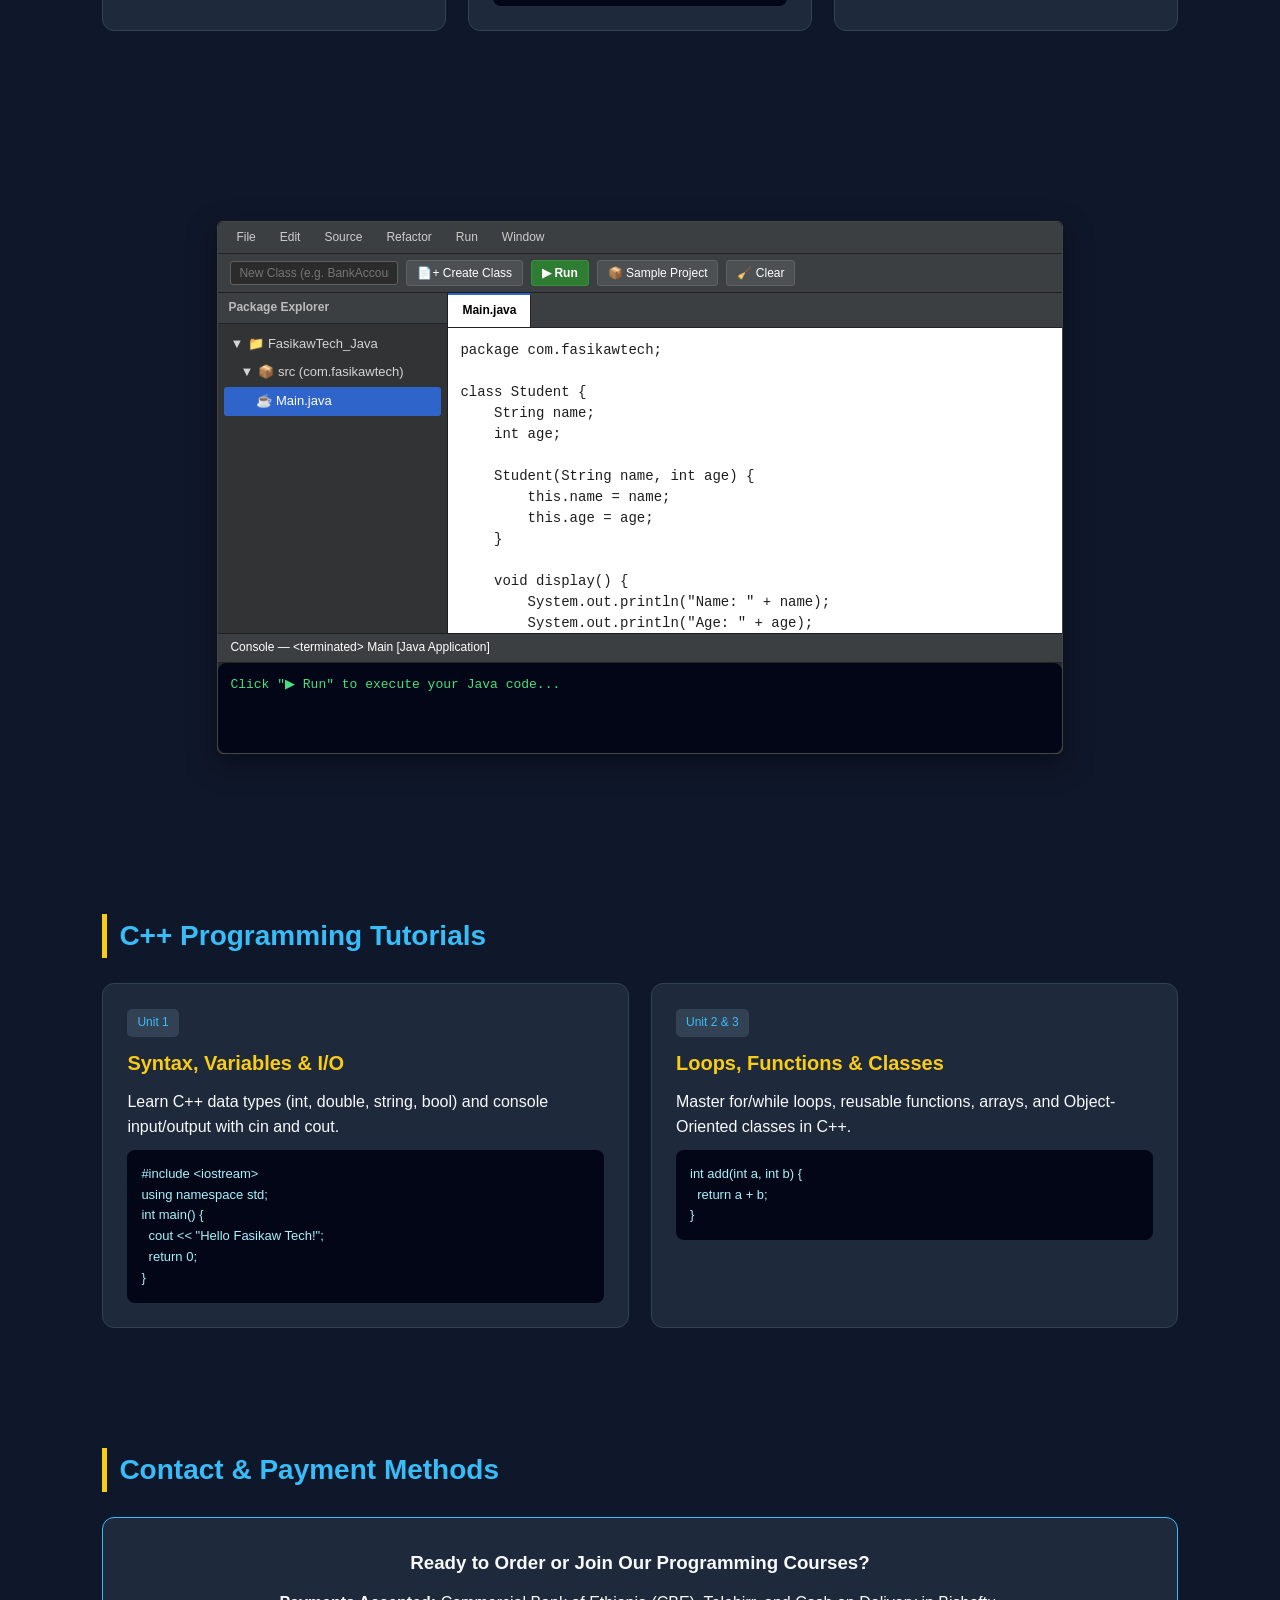
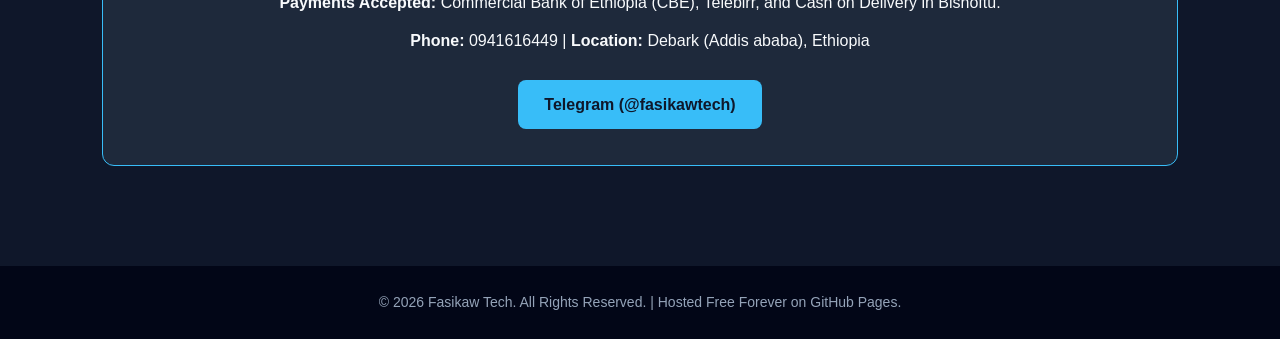
==== commit 4c94223a: "Update index.html" ====
--- a/index.html
+++ b/index.html
@@ -115,21 +115,29 @@
   </div>
 </section>
 <!-- Eclipse IDE Style Java Workbench -->
-<section style="max-width: 1050px; margin: 40px auto; font-family: 'Segoe UI', Tahoma, sans-serif;">
+<section id="java-workbench" style="max-width: 1050px; margin: 70px auto 40px auto; font-family: 'Segoe UI', Tahoma, sans-serif; position: relative; z-index: 10;">
   <style>
-    .eclipse-box { background: #2b2b2b; color: #d4d4d4; border: 1px solid #454545; border-radius: 6px; overflow: hidden; box-shadow: 0 10px 30px rgba(0,0,0,0.4); }
-    .eclipse-menu { background: #3c3f41; padding: 5px 12px; font-size: 12px; display: flex; gap: 16px; border-bottom: 1px solid #232323; color: #ccc; }
+    .eclipse-box { background: #2b2b2b; color: #d4d4d4; border: 1px solid #454545; border-radius: 6px; overflow: visible; box-shadow: 0 10px 30px rgba(0,0,0,0.4); }
+    .eclipse-menu { background: #3c3f41; padding: 2px 8px; font-size: 12px; display: flex; gap: 4px; border-bottom: 1px solid #232323; color: #ccc; border-radius: 6px 6px 0 0; position: relative; }
+    .ec-menu-item { position: relative; padding: 4px 10px; cursor: pointer; border-radius: 3px; user-select: none; }
+    .ec-menu-item:hover { background: #4c5052; color: #fff; }
+    .ec-dropdown { display: none; position: absolute; top: 100%; left: 0; background: #3c3f41; border: 1px solid #555; min-width: 180px; z-index: 999; box-shadow: 0 6px 16px rgba(0,0,0,0.5); padding: 4px 0; }
+    .ec-menu-item.open .ec-dropdown { display: block; }
+    .ec-drop-btn { display: block; width: 100%; text-align: left; background: none; border: none; color: #e0e0e0; padding: 6px 14px; font-size: 12px; cursor: pointer; }
+    .ec-drop-btn:hover { background: #2f65ca; color: #fff; }
     .eclipse-bar { background: #3c3f41; padding: 6px 12px; display: flex; align-items: center; gap: 8px; flex-wrap: wrap; border-bottom: 1px solid #1e1e1e; }
     .ec-btn { background: #4c5052; color: #fff; border: 1px solid #5e6060; padding: 5px 10px; font-size: 12px; border-radius: 3px; cursor: pointer; }
     .ec-btn:hover { background: #5c6164; }
     .ec-run { background: #2e7d32; border-color: #388e3c; font-weight: bold; }
     .ec-run:hover { background: #388e3c; }
     .ec-input { background: #2b2b2b; color: #fff; border: 1px solid #5e6060; padding: 4px 8px; font-size: 12px; border-radius: 3px; }
-    .eclipse-grid { display: grid; grid-template-columns: 220px 1fr; height: 340px; }
-    .ec-explorer { background: #313335; border-right: 1px solid #1e1e1e; overflow-y: auto; }
+    .eclipse-grid { display: grid; grid-template-columns: 230px 1fr; height: 340px; }
+    .ec-explorer { background: #313335; border-right: 1px solid #1e1e1e; overflow-y: auto; user-select: none; }
     .ec-header { background: #3c3f41; padding: 5px 10px; font-size: 12px; font-weight: bold; border-bottom: 1px solid #232323; color: #bbb; }
-    .ec-tree { list-style: none; padding: 8px; margin: 0; font-size: 13px; }
-    .ec-file { padding: 4px 8px 4px 24px; cursor: pointer; border-radius: 3px; }
+    .ec-tree { list-style: none; padding: 6px; margin: 0; font-size: 13px; }
+    .ec-folder { padding: 4px 6px; cursor: pointer; border-radius: 3px; display: flex; align-items: center; gap: 5px; }
+    .ec-folder:hover { background: #3d4144; }
+    .ec-file { padding: 4px 8px 4px 32px; cursor: pointer; border-radius: 3px; }
     .ec-file:hover { background: #3d4144; }
     .ec-file.active { background: #2f65ca; color: #fff; }
     .ec-editor-wrap { display: flex; flex-direction: column; background: #ffffff; }
@@ -137,44 +145,93 @@
     .ec-tab { padding: 6px 14px; font-size: 12px; background: #313335; color: #bbb; border-right: 1px solid #232323; cursor: pointer; }
     .ec-tab.active { background: #ffffff; color: #000; font-weight: bold; border-top: 2px solid #2f65ca; }
     #java-editor { flex: 1; width: 100%; border: none; padding: 12px; font-family: 'Consolas', monospace; font-size: 14px; color: #1e1e1e; background: #ffffff; resize: none; outline: none; box-sizing: border-box; line-height: 1.5; }
-    .ec-console { background: #2b2b2b; border-top: 1px solid #1e1e1e; }
+    .ec-console { background: #2b2b2b; border-top: 1px solid #1e1e1e; border-radius: 0 0 6px 6px; }
     .ec-console-tab { background: #3c3f41; padding: 4px 12px; font-size: 12px; border-bottom: 1px solid #232323; color: #fff; }
     #java-output { padding: 12px; margin: 0; font-family: 'Consolas', monospace; font-size: 13px; min-height: 90px; white-space: pre-wrap; color: #4ade80; }
   </style>
 
   <div class="eclipse-box">
-    <div class="eclipse-menu">
-      <span>File</span><span>Edit</span><span>Source</span><span>Refactor</span><span>Run</span><span>Window</span>
-    </div>
+    <!-- የሚሰራ Eclipse Menu Bar -->
+    <div class="eclipse-menu" id="eclipseMenuBar">
+      <div class="ec-menu-item" onclick="toggleEcMenu(this)">File
+        <div class="ec-dropdown">
+          <button class="ec-drop-btn" onclick="document.getElementById('new-class-input').focus()">📄 New Java Class...</button>
+          <button class="ec-drop-btn" onclick="resetJavaProject()">📦 Load Sample Project</button>
+          <button class="ec-drop-btn" onclick="clearJavaEditor()">🗑️ Clear Editor</button>
+        </div>
+      </div>
+      <div class="ec-menu-item" onclick="toggleEcMenu(this)">Edit
+        <div class="ec-dropdown">
+          <button class="ec-drop-btn" onclick="copyEditorCode()">📋 Copy All Code</button>
+          <button class="ec-drop-btn" onclick="document.getElementById('java-editor').select()">🔲 Select All</button>
+        </div>
+      </div>
+      <div class="ec-menu-item" onclick="toggleEcMenu(this)">Source
+        <div class="ec-dropdown">
+          <button class="ec-drop-btn" onclick="insertMainMethod()">⚡ Generate main() Method</button>
+          <button class="ec-drop-btn" onclick="insertSysout()">🖨️ Insert System.out.println()</button>
+        </div>
+      </div>
+      <div class="ec-menu-item" onclick="toggleEcMenu(this)">Refactor
+        <div class="ec-dropdown">
+          <button class="ec-drop-btn" onclick="renameCurrentClass()">✏️ Rename Active Class...</button>
+        </div>
+      </div>
+      <div class="ec-menu-item" onclick="toggleEcMenu(this)">Run
+        <div class="ec-dropdown">
+          <button class="ec-drop-btn" onclick="runJavaCode()">▶ Run Java Application</button>
+          <button class="ec-drop-btn" onclick="document.getElementById('java-output').textContent=''">🧹 Clear Console</button>
+        </div>
+      </div>
+      <div class="ec-menu-item" onclick="toggleEcMenu(this)">Window
+        <div class="ec-dropdown">
+          <button class="ec-drop-btn" onclick="toggleDarkEditor()">🌓 Toggle Editor Dark/Light Theme</button>
+        </div>
+      </div>
+    </div>
+
+    <!-- Toolbar -->
     <div class="eclipse-bar">
       <input type="text" id="new-class-input" class="ec-input" placeholder="New Class (e.g. BankAccount)">
       <button class="ec-btn" onclick="createClassFromInput()">📄+ Create Class</button>
-      <button id="run-java-btn" class="ec-btn ec-run" onclick="runJavaCode()">▶️ Run</button>
+      <button id="run-java-btn" class="ec-btn ec-run" onclick="runJavaCode()">▶ Run</button>
       <button class="ec-btn" onclick="resetJavaProject()">📦 Sample Project</button>
       <button class="ec-btn" onclick="clearJavaEditor()">🧹 Clear</button>
     </div>
 
+    <!-- Main Split -->
     <div class="eclipse-grid">
+      <!-- Package Explorer (Expand/Collapse የሚሰራ) -->
       <div class="ec-explorer">
         <div class="ec-header">Package Explorer</div>
         <ul class="ec-tree">
-          <li style="padding: 3px 4px;">📁 FasikawTech_Java</li>
-          <li style="padding: 3px 4px 3px 14px;">📦 src (com.fasikawtech)</li>
-          <div id="eclipse-tree-files"></div>
+          <li class="ec-folder" onclick="toggleFolder('src-folder', 'proj-arrow')">
+            <span id="proj-arrow">▼</span> 📁 FasikawTech_Java
+          </li>
+          <div id="src-folder">
+            <li class="ec-folder" style="padding-left: 16px;" onclick="toggleFolder('eclipse-tree-files', 'src-arrow')">
+              <span id="src-arrow">▼</span> 📦 src (com.fasikawtech)
+            </li>
+            <div id="eclipse-tree-files"></div>
+          </div>
         </ul>
       </div>
-<div class="ec-editor-wrap">
+
+      <!-- Editor -->
+      <div class="ec-editor-wrap" id="editorWrap">
         <div id="java-class-tabs" class="ec-tabs"></div>
         <textarea id="java-editor" spellcheck="false" oninput="saveCurrentTabCode()" placeholder="Write your Java class code here..."></textarea>
       </div>
     </div>
 
+    <!-- Console -->
     <div class="ec-console">
       <div class="ec-console-tab">Console — &lt;terminated&gt; Main [Java Application]</div>
-      <pre id="java-output">Click "▶️ Run" to execute your Java code...</pre>
+      <pre id="java-output">Click "▶ Run" to execute your Java code...</pre>
     </div>
   </div>
 </section>
+
 <section id="cpp">
   <h2>C++ Programming Tutorials</h2>
   <div class="grid">
@@ -255,6 +312,63 @@
       }
     });
   }
+    // የEclipse Menu ክፈት/ዝጋ
+  function toggleEcMenu(el) {
+    var isOpen = el.classList.contains("open");
+    document.querySelectorAll(".ec-menu-item").forEach(function(m) { m.classList.remove("open"); });
+    if (!isOpen) el.classList.add("open");
+  }
+  window.addEventListener("click", function(e) {
+    if (!e.target.closest(".ec-menu-item")) {
+      document.querySelectorAll(".ec-menu-item").forEach(function(m) { m.classList.remove("open"); });
+    }
+  });
+
+  // Package Explorer ፎልደር መክፈትና መዝጋት
+  function toggleFolder(targetId, arrowId) {
+    var box = document.getElementById(targetId);
+    var arrow = document.getElementById(arrowId);
+    if (box.style.display === "none") {
+      box.style.display = "block";
+      arrow.textContent = "▼";
+    } else {
+      box.style.display = "none";
+      arrow.textContent = "▶";
+    }
+  }
+
+  // Source & Refactor & Window ሜኑ ተግባራት
+  function copyEditorCode() {
+    navigator.clipboard.writeText(ed.value);
+    out.style.color = "#4ade80";
+    out.textContent = "Code copied to clipboard!";
+  }
+  function insertMainMethod() {
+    ed.value += "\n    public static void main(String[] args) {\n        \n    }\n";
+    files[current] = ed.value;
+  }
+  function insertSysout() {
+    ed.value += '\n        System.out.println("");';
+    files[current] = ed.value;
+  }
+  function renameCurrentClass() {
+    var newName = prompt("Enter new class name:", current.replace(".java", ""));
+    if (!newName) return;
+    newName = newName.trim().replace(/\.java$/i, "");
+    var newFile = newName + ".java";
+    files[newFile] = ed.value.replace(new RegExp("\\bclass\\s+" + current.replace(".java", "") + "\\b"), "class " + newName);
+    delete files[current];
+    current = newFile;
+    ed.value = files[current];
+    drawTabs();
+  }
+  var isDarkEd = false;
+  function toggleDarkEditor() {
+    isDarkEd = !isDarkEd;
+    ed.style.background = isDarkEd ? "#1e1e1e" : "#ffffff";
+    ed.style.color = isDarkEd ? "#d4d4d4" : "#1e1e1e";
+  }
+
   function createClassFromInput() {
     var inp = document.getElementById("new-class-input");
     var name = inp.value.trim().replace(/\.java$/i, "");
@@ -283,91 +397,76 @@
     drawTabs();
   }
 
-  function runJavaCode() {
+   function runJavaCode() {
     files[current] = ed.value;
-    var activeCode = files[current].trim();
-    if (!activeCode) {
+
+    // ሁሉንም የተፈጠሩ ክላሶች አንድ ላይ ማሰባሰብ (main() ያለበት መጨረሻ ላይ እንዲሆን)
+    var allFiles = Object.keys(files);
+    var mainFile = allFiles.find(function(f) { return /\bpublic\s+static\s+void\s+main\s*\(/.test(files[f]); }) || current;
+    var orderedFiles = allFiles.filter(function(f) { return f !== mainFile; }).concat(mainFile);
+    var allCode = orderedFiles.map(function(f) { return files[f]; }).join("\n\n");
+
+    if (!allCode.trim()) {
       out.style.color = "#f87171";
-      out.textContent = "Error: Editor is empty.";
+      out.textContent = "Error: Editor is empty. Please write Java code first.";
       return;
     }
 
-    // 1. Check syntax errors (semicolons and braces)
-    var lines = activeCode.split("\n");
-    var braces = 0;
-    for (var i = 0; i < lines.length; i++) {
-      var clean = lines[i].replace(/\/\/.*$/, "").replace(/"[^"]*"/g, '""').trim();
-      for (var c = 0; c < clean.length; c++) {
-        if (clean[c] === "{") braces++;
-        if (clean[c] === "}") braces--;
-      }
-      if (clean && !clean.startsWith("@") && !clean.endsWith("{") && !clean.endsWith("}") && !clean.endsWith(";") && !/^(if|else|for|while|switch|try|catch|finally|class|public|private|protected)\b/.test(clean)) {
-        out.style.color = "#f87171";
-        out.textContent = "Compilation Error in " + current + " (Line " + (i + 1) + "): ';' expected -> " + lines[i].trim();
-        return;
-      }
-    }
-    if (braces !== 0) {
+    if (!/\bstatic\s+void\s+main\s*\(/.test(allCode)) {
       out.style.color = "#f87171";
-      out.textContent = "Compilation Error in " + current + ": Missing '{' or '}'";
+      out.textContent = "Runtime Error: public static void main(String[] args) not found in any class.";
       return;
     }
 
-    // Combine all tabs (put active tab last so its main() runs)
-    var allCode = Object.keys(files).filter(function(k) { return k !== current; }).map(function(k) { return files[k]; }).concat(files[current]).join("\n\n");
-
-    if (!/public\s+static\s+void\s+main\s*\(/.test(allCode)) {
-      out.style.color = "#f87171";
-      out.textContent = "Runtime Error: public static void main(String[] args) not found.";
-      return;
-    }
-
     try {
       var js = allCode;
+
+      // 1. package, import, @Override እና access modifiers ማጽዳት
       js = js.replace(/^\s*package\s+[\w.]+\s*;/gm, "");
       js = js.replace(/^\s*import\s+[\w.*]+\s*;/gm, "");
       js = js.replace(/@Override\s*/g, "");
       js = js.replace(/\b(public|private|protected|final)\s+/g, "");
 
+      // 2. ሁሉንም Class ስሞች ማግኘት (ተጠቃሚው የፈጠራቸውን አዲስ ክላሶች ጨምሮ)
       var classNames = [];
       var rx = /\bclass\s+([A-Za-z_]\w*)/g;
       var match;
       while ((match = rx.exec(js)) !== null) {
-        var [, cname] = match;
-        classNames.push(cname);
+        classNames.push(match[1]);
       }
 
-      // Collect class field names & remove field declarations
+      // 3. የClass fields መለየት
       var fields = [];
-      js = js.replace(/^\s*(?:static\s+)?(?:int|double|float|String|boolean|char|long|byte|short)\s+([a-zA-Z_]\w*)\s*(?:=[^;]*)?;/gm, function(_, fname) {
+      js = js.replace(/^(\s*)(?:static\s+)?(?:int|double|float|String|boolean|char|long|byte|short)\s+([a-zA-Z_]\w*)\s*(?:=[^;]+)?;/gm, function(_, sp, fname) {
         fields.push(fname);
         return "";
       });
 
-      // Convert constructors ONLY when NOT preceded by 'new '
+      // 4. Constructors (ለማንኛውም አዲስ Class) ወደ JS constructor() መቀየር
       classNames.forEach(function(cn) {
         var ctorRx = new RegExp("(^|\\n|\\s)" + cn + "\\s*\\(([^)]*)\\)\\s*\\{", "g");
         js = js.replace(ctorRx, function(full, prefix, params) {
           var args = params.split(",").map(function(p) { return p.trim().split(/\s+/).pop(); }).filter(Boolean).join(", ");
           return prefix + "constructor(" + args + ") {";
         });
+
+        // Object creation (e.g., BankAccount acc = new BankAccount();)
         var objRx = new RegExp("\\b" + cn + "\\s+([a-zA-Z_]\\w*\\s*=)", "g");
         js = js.replace(objRx, "let $1");
       });
 
-      // Convert main and other methods
-      js = js.replace(/\bstatic\s+void\s+main\s*\([^)]*\)\s*\{/g, "static main(args) {");
-      js = js.replace(/\b(static\s+)?(void|int|double|float|String|boolean|char|long|byte|short)\s+([a-zA-Z_]\w*)\s*\(([^)]*)\)\s*\{/g, function(_, st, ret, fn, p) {
-
+      // 5. main() እና ሌሎች Methods መቀየር (params ስህተት ተስተካክሏል)
+      js = js.replace(/\bstatic\s+void\s+main\s*\(([^)]*)\)\s*\{/g, "static main(args) {");
+      js = js.replace(/\b(static\s+)?(void|int|double|float|String|boolean|char|long|byte|short)\s+([a-zA-Z_]\w*)\s*\(([^)]*)\)\s*\{/g, function(_, st, ret, fn, params) {
         if (fn === "main") return "static main(args) {";
         var args = params.split(",").map(function(p) { return p.trim().split(/\s+/).pop(); }).filter(Boolean).join(", ");
         return (st ? "static " : "") + fn + "(" + args + ") {";
       });
 
-      // Convert local variables
-      js = js.replace(/\b(int|double|float|String|boolean|char|long|byte|short)\s+([a-zA-Z_]\w*\s*=)/g, "let $1");
-
-      // Automatically resolve class fields (like 'name' or 'age') inside methods
+      // 6. Local variables (int, double, String...) መቀየር
+      js = js.replace(/\b(int|double|float|String|boolean|char|long|byte|short)\s+([a-zA-Z_]\w*\s*=)/g, "let $2");
+
+      // 7. Class fields ውስጥ ያሉ ተለዋዋጮችን this. እንዲጨምርባቸው ማድረግ
       fields.forEach(function(f) {
         var fRx = new RegExp("([^.\\w\"'])" + f + "\\b", "g");
         js = js.replace(fRx, function(m, pre, offset, str) {
@@ -378,17 +477,17 @@
         });
       });
 
+      // 8. System.out.println መቀየር
       js = js.replace(/System\.out\.println/g, "printLine");
       js = js.replace(/System\.out\.print/g, "printLine");
 
-      // Find the class that owns main()
-      var targetClass = classNames.at(-1);
+      // 9. main() ያለበትን Class አግኝቶ ማስኬድ
+      var targetClass = classNames[classNames.length - 1];
       var blocks = js.split(/(?=\bclass\s+)/);
       blocks.forEach(function(b) {
         var m = b.match(/\bclass\s+([A-Za-z_]\w*)/);
         if (m && /\bstatic\s+main\s*\(/.test(b)) {
-          var [, found] = m;
-          targetClass = found;
+          targetClass = m[1];
         }
       });
 
@@ -404,6 +503,7 @@
     }
   }
 
+
   ed.value = files[current];
   drawTabs();
 </script>
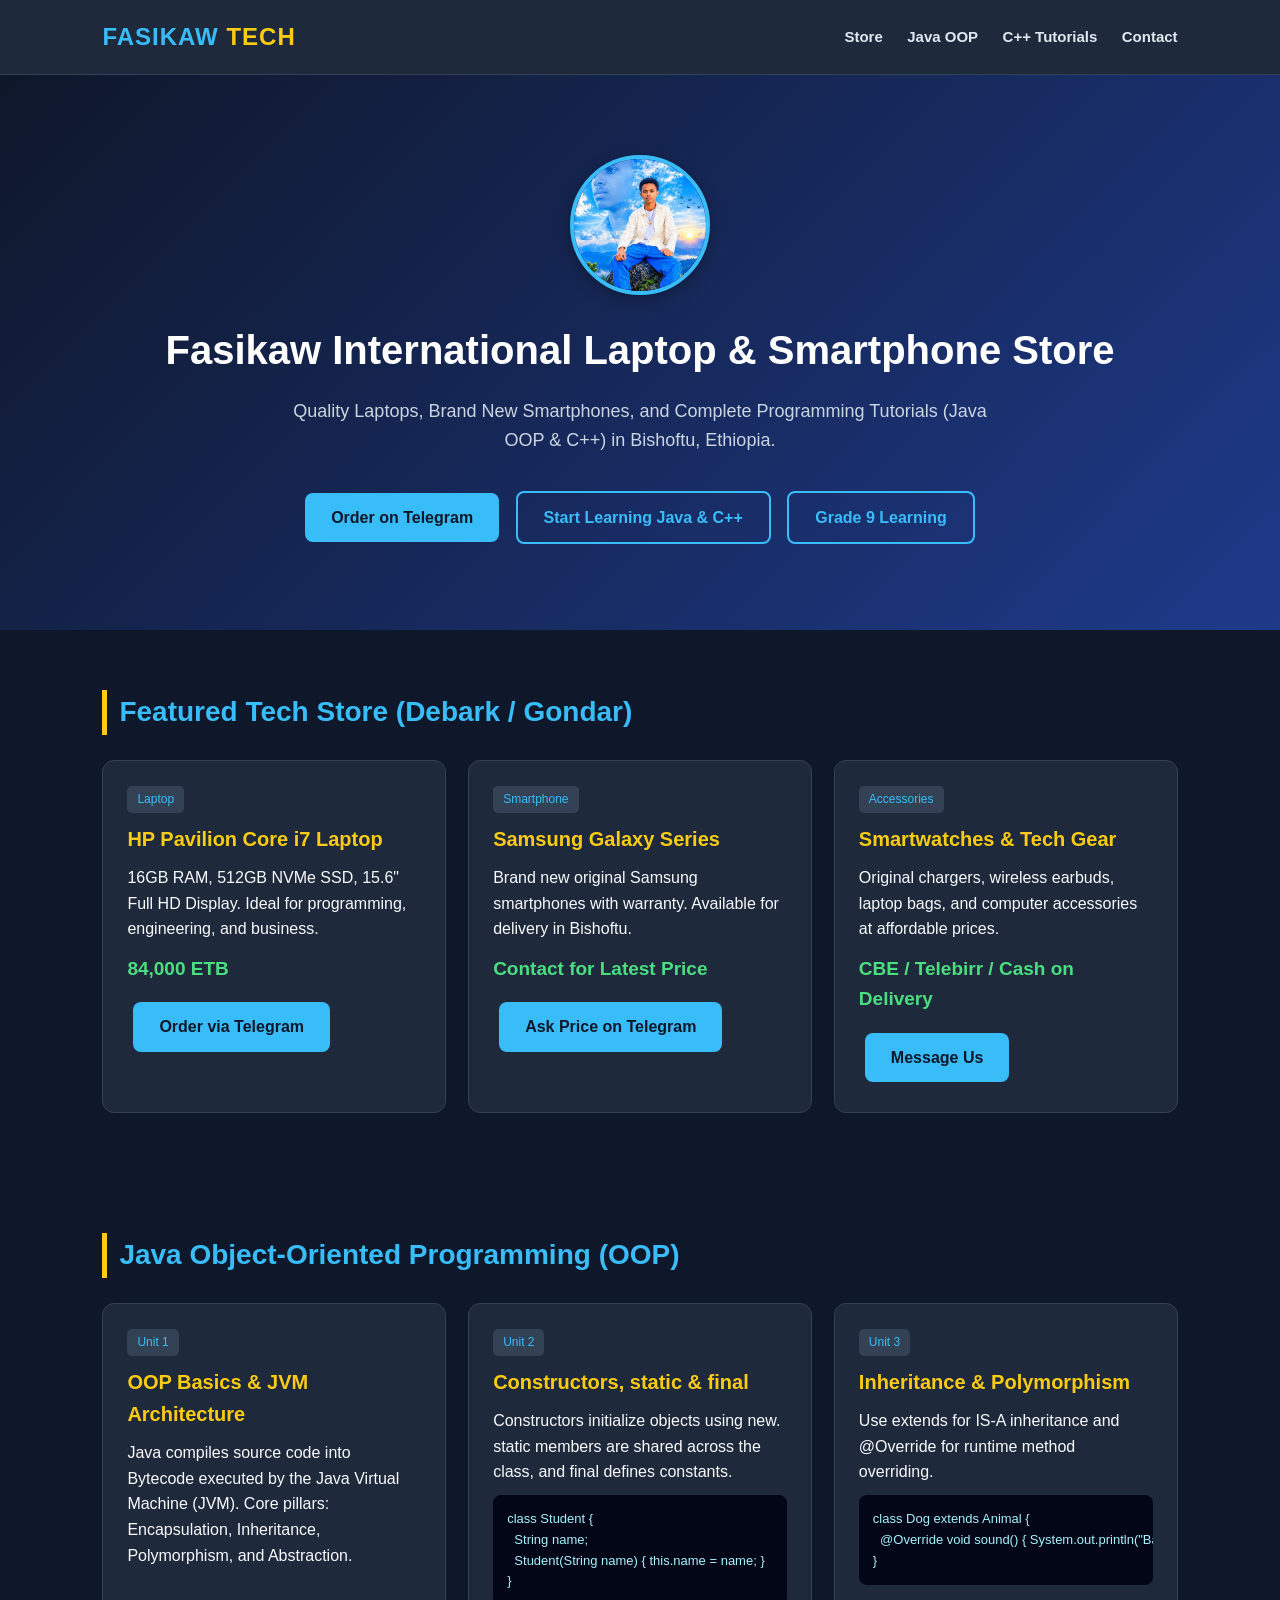
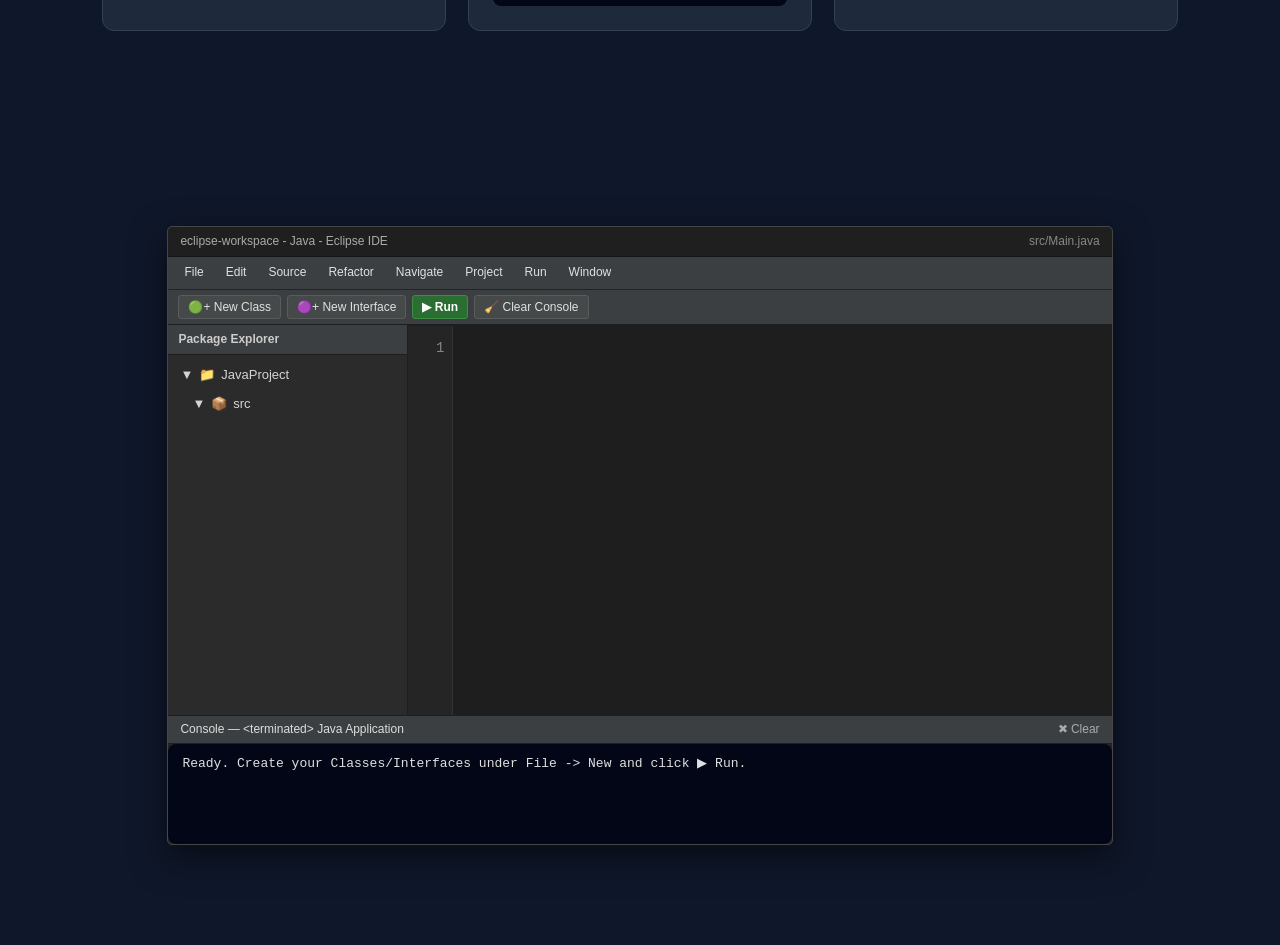
==== commit 90353d80: "Refactor Java workbench layout and styles Updated the Java workbench section with new styles and str" ====
--- a/index.html
+++ b/index.html
@@ -114,123 +114,384 @@
     </div>
   </div>
 </section>
-<!-- Eclipse IDE Style Java Workbench -->
-<section id="java-workbench" style="max-width: 1050px; margin: 70px auto 40px auto; font-family: 'Segoe UI', Tahoma, sans-serif; position: relative; z-index: 10;">
+<!-- REAL ECLIPSE IDE WORKBENCH -->
+<section id="java-workbench" style="max-width: 1150px; margin: 75px auto 40px auto; font-family: 'Segoe UI', Tahoma, sans-serif; position: relative; z-index: 10;">
   <style>
-    .eclipse-box { background: #2b2b2b; color: #d4d4d4; border: 1px solid #454545; border-radius: 6px; overflow: visible; box-shadow: 0 10px 30px rgba(0,0,0,0.4); }
-    .eclipse-menu { background: #3c3f41; padding: 2px 8px; font-size: 12px; display: flex; gap: 4px; border-bottom: 1px solid #232323; color: #ccc; border-radius: 6px 6px 0 0; position: relative; }
-    .ec-menu-item { position: relative; padding: 4px 10px; cursor: pointer; border-radius: 3px; user-select: none; }
-    .ec-menu-item:hover { background: #4c5052; color: #fff; }
-    .ec-dropdown { display: none; position: absolute; top: 100%; left: 0; background: #3c3f41; border: 1px solid #555; min-width: 180px; z-index: 999; box-shadow: 0 6px 16px rgba(0,0,0,0.5); padding: 4px 0; }
-    .ec-menu-item.open .ec-dropdown { display: block; }
-    .ec-drop-btn { display: block; width: 100%; text-align: left; background: none; border: none; color: #e0e0e0; padding: 6px 14px; font-size: 12px; cursor: pointer; }
-    .ec-drop-btn:hover { background: #2f65ca; color: #fff; }
-    .eclipse-bar { background: #3c3f41; padding: 6px 12px; display: flex; align-items: center; gap: 8px; flex-wrap: wrap; border-bottom: 1px solid #1e1e1e; }
-    .ec-btn { background: #4c5052; color: #fff; border: 1px solid #5e6060; padding: 5px 10px; font-size: 12px; border-radius: 3px; cursor: pointer; }
-    .ec-btn:hover { background: #5c6164; }
-    .ec-run { background: #2e7d32; border-color: #388e3c; font-weight: bold; }
-    .ec-run:hover { background: #388e3c; }
-    .ec-input { background: #2b2b2b; color: #fff; border: 1px solid #5e6060; padding: 4px 8px; font-size: 12px; border-radius: 3px; }
-    .eclipse-grid { display: grid; grid-template-columns: 230px 1fr; height: 340px; }
-    .ec-explorer { background: #313335; border-right: 1px solid #1e1e1e; overflow-y: auto; user-select: none; }
-    .ec-header { background: #3c3f41; padding: 5px 10px; font-size: 12px; font-weight: bold; border-bottom: 1px solid #232323; color: #bbb; }
-    .ec-tree { list-style: none; padding: 6px; margin: 0; font-size: 13px; }
-    .ec-folder { padding: 4px 6px; cursor: pointer; border-radius: 3px; display: flex; align-items: center; gap: 5px; }
-    .ec-folder:hover { background: #3d4144; }
-    .ec-file { padding: 4px 8px 4px 32px; cursor: pointer; border-radius: 3px; }
-    .ec-file:hover { background: #3d4144; }
-    .ec-file.active { background: #2f65ca; color: #fff; }
-    .ec-editor-wrap { display: flex; flex-direction: column; background: #ffffff; }
-    .ec-tabs { background: #3c3f41; display: flex; border-bottom: 1px solid #232323; overflow-x: auto; }
-    .ec-tab { padding: 6px 14px; font-size: 12px; background: #313335; color: #bbb; border-right: 1px solid #232323; cursor: pointer; }
-    .ec-tab.active { background: #ffffff; color: #000; font-weight: bold; border-top: 2px solid #2f65ca; }
-    #java-editor { flex: 1; width: 100%; border: none; padding: 12px; font-family: 'Consolas', monospace; font-size: 14px; color: #1e1e1e; background: #ffffff; resize: none; outline: none; box-sizing: border-box; line-height: 1.5; }
-    .ec-console { background: #2b2b2b; border-top: 1px solid #1e1e1e; border-radius: 0 0 6px 6px; }
-    .ec-console-tab { background: #3c3f41; padding: 4px 12px; font-size: 12px; border-bottom: 1px solid #232323; color: #fff; }
-    #java-output { padding: 12px; margin: 0; font-family: 'Consolas', monospace; font-size: 13px; min-height: 90px; white-space: pre-wrap; color: #4ade80; }
+    .ec-ide { background: #2b2b2b; color: #d4d4d4; border: 1px solid #454545; border-radius: 5px; box-shadow: 0 12px 35px rgba(0,0,0,0.5); overflow: visible; }
+    .ec-titlebar { background: #1f1f1f; padding: 5px 12px; font-size: 12px; color: #aaa; display: flex; justify-content: space-between; border-bottom: 1px solid #141414; border-radius: 5px 5px 0 0; }
+    .ec-menubar { background: #3c3f41; padding: 2px 6px; font-size: 12px; display: flex; gap: 2px; border-bottom: 1px solid #232323; position: relative; }
+    .ec-m-item { position: relative; padding: 4px 10px; cursor: pointer; border-radius: 3px; user-select: none; color: #e0e0e0; }
+    .ec-m-item:hover, .ec-m-item.open { background: #4c5052; color: #fff; }
+    .ec-drop { display: none; position: absolute; top: 100%; left: 0; background: #3c3f41; border: 1px solid #555; min-width: 210px; z-index: 9999; box-shadow: 0 8px 20px rgba(0,0,0,0.6); padding: 4px 0; }
+    .ec-m-item.open > .ec-drop { display: block; }
+    .ec-d-btn { display: flex; justify-content: space-between; align-items: center; width: 100%; background: none; border: none; color: #e0e0e0; padding: 6px 14px; font-size: 12px; cursor: pointer; text-align: left; }
+    .ec-d-btn:hover { background: #2f65ca; color: #fff; }
+    .ec-sep { height: 1px; background: #525557; margin: 4px 0; }
+    .ec-sub-wrap { position: relative; }
+    .ec-sub-menu { display: none; position: absolute; top: -4px; left: 100%; background: #3c3f41; border: 1px solid #555; min-width: 195px; box-shadow: 0 8px 20px rgba(0,0,0,0.6); padding: 4px 0; }
+    .ec-sub-wrap:hover > .ec-sub-menu { display: block; }
+    .ec-toolbar { background: #3c3f41; padding: 5px 10px; display: flex; align-items: center; gap: 6px; border-bottom: 1px solid #1e1e1e; flex-wrap: wrap; }
+    .ec-tbtn { background: #45494a; color: #e0e0e0; border: 1px solid #595b5d; padding: 4px 9px; font-size: 12px; border-radius: 3px; cursor: pointer; display: flex; align-items: center; gap: 5px; }
+    .ec-tbtn:hover { background: #54585a; }
+    .ec-run-btn { background: #2b6e32; border-color: #3c8c44; color: #fff; font-weight: 600; }
+    .ec-run-btn:hover { background: #36873e; }
+    .ec-body { display: grid; grid-template-columns: 240px 1fr; height: 390px; }
+    .ec-left { background: #2b2b2b; border-right: 1px solid #1e1e1e; display: flex; flex-direction: column; user-select: none; }
+    .ec-pane-tab { background: #3c3f41; padding: 5px 10px; font-size: 12px; font-weight: 600; border-bottom: 1px solid #1e1e1e; color: #ccc; display: flex; justify-content: space-between; }
+    .ec-tree { list-style: none; padding: 6px; margin: 0; font-size: 13px; overflow-y: auto; flex: 1; }
+    .ec-node { padding: 4px 6px; cursor: pointer; border-radius: 3px; display: flex; align-items: center; gap: 6px; white-space: nowrap; }
+    .ec-node:hover { background: #383a3c; }
+    .ec-node.active { background: #2f65ca; color: #fff; }
+    .ec-del { margin-left: auto; color: #aaa; font-size: 11px; padding: 0 4px; }
+    .ec-del:hover { color: #ff6b6b; }
+    .ec-center { display: flex; flex-direction: column; background: #1e1e1e; overflow: hidden; }
+    .ec-tabs { background: #313335; display: flex; border-bottom: 1px solid #1e1e1e; overflow-x: auto; }
+    .ec-tab { padding: 6px 12px; font-size: 12px; background: #2b2b2b; color: #bbb; border-right: 1px solid #1e1e1e; cursor: pointer; display: flex; align-items: center; gap: 7px; white-space: nowrap; }
+    .ec-tab.active { background: #1e1e1e; color: #fff; font-weight: 600; border-top: 2px solid #2f65ca; }
+    .ec-tab-close { font-size: 11px; color: #888; border-radius: 50%; padding: 0 4px; }
+    .ec-tab-close:hover { background: #555; color: #fff; }
+    .ec-editor-box { display: flex; flex: 1; overflow: hidden; position: relative; }
+    #ec-linenums { width: 45px; background: #252526; color: #858585; text-align: right; padding: 12px 8px; font-family: 'Consolas', monospace; font-size: 14px; line-height: 1.5; border-right: 1px solid #333; user-select: none; overflow: hidden; }
+    #java-editor { flex: 1; background: #1e1e1e; color: #d4d4d4; border: none; padding: 12px; font-family: 'Consolas', monospace; font-size: 14px; line-height: 1.5; resize: none; outline: none; tab-size: 4; white-space: pre; overflow: auto; }
+    .ec-bottom { background: #252526; border-top: 1px solid #1e1e1e; border-radius: 0 0 5px 5px; }
+    .ec-console-bar { background: #3c3f41; padding: 4px 12px; font-size: 12px; border-bottom: 1px solid #1e1e1e; display: flex; justify-content: space-between; color: #ddd; }
+    #java-output { margin: 0; padding: 10px 14px; font-family: 'Consolas', monospace; font-size: 13px; min-height: 100px; max-height: 160px; overflow-y: auto; white-space: pre-wrap; color: #e0e0e0; }
   </style>
 
-  <div class="eclipse-box">
-    <!-- የሚሰራ Eclipse Menu Bar -->
-    <div class="eclipse-menu" id="eclipseMenuBar">
-      <div class="ec-menu-item" onclick="toggleEcMenu(this)">File
-        <div class="ec-dropdown">
-          <button class="ec-drop-btn" onclick="document.getElementById('new-class-input').focus()">📄 New Java Class...</button>
-          <button class="ec-drop-btn" onclick="resetJavaProject()">📦 Load Sample Project</button>
-          <button class="ec-drop-btn" onclick="clearJavaEditor()">🗑️ Clear Editor</button>
-        </div>
-      </div>
-      <div class="ec-menu-item" onclick="toggleEcMenu(this)">Edit
-        <div class="ec-dropdown">
-          <button class="ec-drop-btn" onclick="copyEditorCode()">📋 Copy All Code</button>
-          <button class="ec-drop-btn" onclick="document.getElementById('java-editor').select()">🔲 Select All</button>
-        </div>
-      </div>
-      <div class="ec-menu-item" onclick="toggleEcMenu(this)">Source
-        <div class="ec-dropdown">
-          <button class="ec-drop-btn" onclick="insertMainMethod()">⚡ Generate main() Method</button>
-          <button class="ec-drop-btn" onclick="insertSysout()">🖨️ Insert System.out.println()</button>
-        </div>
-      </div>
-      <div class="ec-menu-item" onclick="toggleEcMenu(this)">Refactor
-        <div class="ec-dropdown">
-          <button class="ec-drop-btn" onclick="renameCurrentClass()">✏️ Rename Active Class...</button>
-        </div>
-      </div>
-      <div class="ec-menu-item" onclick="toggleEcMenu(this)">Run
-        <div class="ec-dropdown">
-          <button class="ec-drop-btn" onclick="runJavaCode()">▶ Run Java Application</button>
-          <button class="ec-drop-btn" onclick="document.getElementById('java-output').textContent=''">🧹 Clear Console</button>
-        </div>
-      </div>
-      <div class="ec-menu-item" onclick="toggleEcMenu(this)">Window
-        <div class="ec-dropdown">
-          <button class="ec-drop-btn" onclick="toggleDarkEditor()">🌓 Toggle Editor Dark/Light Theme</button>
-        </div>
-      </div>
-    </div>
-
-    <!-- Toolbar -->
-    <div class="eclipse-bar">
-      <input type="text" id="new-class-input" class="ec-input" placeholder="New Class (e.g. BankAccount)">
-      <button class="ec-btn" onclick="createClassFromInput()">📄+ Create Class</button>
-      <button id="run-java-btn" class="ec-btn ec-run" onclick="runJavaCode()">▶ Run</button>
-      <button class="ec-btn" onclick="resetJavaProject()">📦 Sample Project</button>
-      <button class="ec-btn" onclick="clearJavaEditor()">🧹 Clear</button>
-    </div>
-
-    <!-- Main Split -->
-    <div class="eclipse-grid">
-      <!-- Package Explorer (Expand/Collapse የሚሰራ) -->
-      <div class="ec-explorer">
-        <div class="ec-header">Package Explorer</div>
+  <div class="ec-ide">
+    <div class="ec-titlebar">
+      <span>eclipse-workspace - Java - Eclipse IDE</span>
+      <span id="ec-active-path" style="color:#888;">src/Main.java</span>
+    </div>
+
+    <div class="ec-menubar">
+      <div class="ec-m-item" onclick="toggleMenu(this)">File
+        <div class="ec-drop">
+          <div class="ec-sub-wrap">
+            <button class="ec-d-btn"><span>New</span><span>▶</span></button>
+            <div class="ec-sub-menu">
+              <button class="ec-d-btn" onclick="newProjectPrompt()">📁 Java Project</button>
+              <button class="ec-d-btn" onclick="newPackagePrompt()">📦 Package</button>
+              <div class="ec-sep"></div>
+              <button class="ec-d-btn" onclick="createJavaUnit('class')">🟢 Class</button>
+              <button class="ec-d-btn" onclick="createJavaUnit('interface')">🟣 Interface</button>
+              <button class="ec-d-btn" onclick="createJavaUnit('enum')">🟠 Enum</button>
+            </div>
+          </div>
+          <div class="ec-sep"></div>
+          <button class="ec-d-btn" onclick="clearAllWorkspace()">🗑️ Clear All Files</button>
+        </div>
+      </div>
+
+      <div class="ec-m-item" onclick="toggleMenu(this)">Edit
+        <div class="ec-drop">
+          <button class="ec-d-btn" onclick="navigator.clipboard.writeText(ed.value)">📋 Copy</button>
+          <button class="ec-d-btn" onclick="ed.select()">🔲 Select All</button>
+          <button class="ec-d-btn" onclick="ed.value=''; saveCode(); updateLines();">🧹 Clear Current File</button>
+        </div>
+      </div>
+
+      <div class="ec-m-item" onclick="toggleMenu(this)">Source
+        <div class="ec-drop">
+          <button class="ec-d-btn" onclick="insertSnippet('main')">⚡ Generate main() Method</button>
+          <button class="ec-d-btn" onclick="insertSnippet('sysout')">🖨️ Insert System.out.println()</button>
+          <button class="ec-d-btn" onclick="insertSnippet('ctor')">🔧 Generate Constructor</button>
+        </div>
+      </div>
+
+      <div class="ec-m-item" onclick="toggleMenu(this)">Refactor
+        <div class="ec-drop">
+          <button class="ec-d-btn" onclick="renameUnit()">✏️ Rename File / Class...</button>
+        </div>
+      </div>
+
+      <div class="ec-m-item" onclick="toggleMenu(this)">Navigate
+        <div class="ec-drop">
+          <button class="ec-d-btn" onclick="openMainClass()">🎯 Go to Main Class</button>
+        </div>
+      </div>
+
+      <div class="ec-m-item" onclick="toggleMenu(this)">Project
+        <div class="ec-drop">
+          <button class="ec-d-btn" onclick="clearConsole()">🧹 Clean Console</button>
+        </div>
+      </div>
+
+      <div class="ec-m-item" onclick="toggleMenu(this)">Run
+        <div class="ec-drop">
+          <button class="ec-d-btn" onclick="runJavaCode()">▶ Run (Ctrl+F11)</button>
+        </div>
+      </div>
+
+      <div class="ec-m-item" onclick="toggleMenu(this)">Window
+        <div class="ec-drop">
+          <button class="ec-d-btn" onclick="toggleTheme()">🌓 Switch Dark / Light Editor</button>
+        </div>
+      </div>
+    </div>
+
+    <div class="ec-toolbar">
+      <button class="ec-tbtn" onclick="createJavaUnit('class')">🟢+ New Class</button>
+      <button class="ec-tbtn" onclick="createJavaUnit('interface')">🟣+ New Interface</button>
+      <button class="ec-tbtn ec-run-btn" id="run-java-btn" onclick="runJavaCode()">▶ Run</button>
+      <button class="ec-tbtn" onclick="clearConsole()">🧹 Clear Console</button>
+    </div>
+
+    <div class="ec-body">
+      <div class="ec-left">
+        <div class="ec-pane-tab"><span>Package Explorer</span></div>
         <ul class="ec-tree">
-          <li class="ec-folder" onclick="toggleFolder('src-folder', 'proj-arrow')">
-            <span id="proj-arrow">▼</span> 📁 FasikawTech_Java
+          <li class="ec-node" onclick="toggleTree('ec-src-wrap', 'arr1')">
+            <span id="arr1">▼</span> 📁 <span id="proj-name-lbl">JavaProject</span>
           </li>
-          <div id="src-folder">
-            <li class="ec-folder" style="padding-left: 16px;" onclick="toggleFolder('eclipse-tree-files', 'src-arrow')">
-              <span id="src-arrow">▼</span> 📦 src (com.fasikawtech)
+          <div id="ec-src-wrap">
+            <li class="ec-node" style="padding-left: 18px;" onclick="toggleTree('ec-file-list', 'arr2')">
+              <span id="arr2">▼</span> 📦 <span id="pkg-name-lbl">src</span>
             </li>
-            <div id="eclipse-tree-files"></div>
+            <div id="ec-file-list"></div>
           </div>
         </ul>
       </div>
 
-      <!-- Editor -->
-      <div class="ec-editor-wrap" id="editorWrap">
-        <div id="java-class-tabs" class="ec-tabs"></div>
-        <textarea id="java-editor" spellcheck="false" oninput="saveCurrentTabCode()" placeholder="Write your Java class code here..."></textarea>
-      </div>
-    </div>
-
-    <!-- Console -->
-    <div class="ec-console">
-      <div class="ec-console-tab">Console — &lt;terminated&gt; Main [Java Application]</div>
-      <pre id="java-output">Click "▶ Run" to execute your Java code...</pre>
+      <div class="ec-center">
+        <div class="ec-tabs" id="java-class-tabs"></div>
+        <div class="ec-editor-box">
+          <div id="ec-linenums">1</div>
+          <textarea id="java-editor" spellcheck="false" oninput="saveCode(); updateLines();" onscroll="syncScroll()" onkeydown="handleTabKey(event)"></textarea>
+        </div>
+      </div>
+    </div>
+
+    <div class="ec-bottom">
+      <div class="ec-console-bar">
+        <span>Console — &lt;terminated&gt; Java Application</span>
+        <span style="cursor:pointer; color:#aaa;" onclick="clearConsole()">✖ Clear</span>
+      </div>
+      <pre id="java-output">Ready. Create your Classes/Interfaces under File -> New and click ▶ Run.</pre>
     </div>
   </div>
 </section>
+
+<script>
+  const ed = document.getElementById("java-editor");
+  const out = document.getElementById("java-output");
+const lineBox = document.getElementById("ec-linenums");
+let files = {
+"Main.java": "public class Main {\n    public static void main(String[] args) {\n        // Write your Java code here\n        \n    }\n}"
+};
+let current = "Main.java";
+function renderWorkbench() {
+const tabBar = document.getElementById("java-class-tabs");
+const treeList = document.getElementById("ec-file-list");
+tabBar.innerHTML = "";
+treeList.innerHTML = "";
+Object.keys(files).forEach(fname => {
+const code = files[fname];
+const icon = /\binterface\s+/.test(code) ? "🟣" : (/\benum\s+/.test(code) ? "🟠" : "🟢");
+const tab = document.createElement("div");
+tab.className = "ec-tab" + (fname === current ? " active" : "");
+tab.innerHTML = <span>${icon} ${fname}</span> + (fname !== "Main.java" ? <span class="ec-tab-close" onclick="deleteFile(event, '${fname}')">×</span> : "");
+tab.onclick = () => switchTo(fname);
+tabBar.appendChild(tab);
+const item = document.createElement("li");
+item.className = "ec-node" + (fname === current ? " active" : "");
+item.style.paddingLeft = "34px";
+item.innerHTML = <span>${icon} ${fname}</span> + (fname !== "Main.java" ? <span class="ec-del" title="Delete" onclick="deleteFile(event, '${fname}')">🗑</span> : "");
+item.onclick = () => switchTo(fname);
+treeList.appendChild(item);
+});
+document.getElementById("ec-active-path").textContent = "src/" + current;
+updateLines();
+}
+function switchTo(fname) {
+files[current] = ed.value;
+current = fname;
+ed.value = files[current];
+renderWorkbench();
+}
+function saveCode() {
+files[current] = ed.value;
+}
+function updateLines() {
+const count = ed.value.split("\n").length;
+let nums = "";
+for (let i = 1; i <= count; i++) nums += i + "\n";
+lineBox.textContent = nums;
+}
+function syncScroll() {
+lineBox.scrollTop = ed.scrollTop;
+}
+function handleTabKey(e) {
+if (e.key === "Tab") {
+e.preventDefault();
+const s = ed.selectionStart;
+ed.value = ed.value.substring(0, s) + "    " + ed.value.substring(ed.selectionEnd);
+ed.selectionStart = ed.selectionEnd = s + 4;
+saveCode();
+}
+}
+function createJavaUnit(type) {
+closeAllMenus();
+const label = type.charAt(0).toUpperCase() + type.slice(1);
+let name = prompt(New Java ${label}\nName:);
+if (!name) return;
+name = name.trim().replace(/.java$/i, "").replace(/[^A-Za-z0-9_]/g, "");
+if (!name) return;
+name = name.charAt(0).toUpperCase() + name.slice(1);
+const fname = name + ".java";
+if (files[fname]) {
+alert(fname + " already exists!");
+switchTo(fname);
+return;
+}
+if (type === "interface") {
+files[fname] = public interface ${name} {\n    \n};
+} else if (type === "enum") {
+files[fname] = public enum ${name} {\n    \n};
+} else {
+files[fname] = public class ${name} {\n    \n};
+}
+current = fname;
+ed.value = files[current];
+renderWorkbench();
+}
+function newProjectPrompt() {
+closeAllMenus();
+const p = prompt("New Java Project Name:", document.getElementById("proj-name-lbl").textContent);
+if (p && p.trim()) document.getElementById("proj-name-lbl").textContent = p.trim();
+}
+function newPackagePrompt() {
+closeAllMenus();
+const pkg = prompt("New Java Package Name:", "com.fasikawtech");
+if (pkg && pkg.trim()) document.getElementById("pkg-name-lbl").textContent = pkg.trim();
+}
+function deleteFile(e, fname) {
+e.stopPropagation();
+if (!confirm(Delete ${fname}?)) return;
+delete files[fname];
+if (current === fname) {
+current = Object.keys(files)[0];
+ed.value = files[current];
+}
+renderWorkbench();
+}
+function clearAllWorkspace() {
+closeAllMenus();
+if (!confirm("Clear all created classes and reset to empty Main.java?")) return;
+files = {
+"Main.java": "public class Main {\n    public static void main(String[] args) {\n        \n    }\n}"
+};
+current = "Main.java";
+ed.value = files[current];
+renderWorkbench();
+clearConsole();
+}
+function renameUnit() {
+closeAllMenus();
+const oldName = current.replace(".java", "");
+let newName = prompt("Rename " + oldName + " to:", oldName);
+if (!newName) return;
+newName = newName.trim().replace(/.java$/i, "");
+const newFile = newName + ".java";
+files[newFile] = ed.value.replace(new RegExp("\b(class|interface|enum)\s+" + oldName + "\b"), "$1 " + newName);
+delete files[current];
+current = newFile;
+ed.value = files[current];
+renderWorkbench();
+}
+function insertSnippet(type) {
+closeAllMenus();
+const cname = current.replace(".java", "");
+if (type === "main") ed.value += "\n    public static void main(String[] args) {\n        \n    }\n";
+if (type === "sysout") ed.value += '\n        System.out.println("");';
+if (type === "ctor") ed.value += \n    public ${cname}() {\n        \n    }\n;
+saveCode();
+updateLines();
+}
+function openMainClass() {
+closeAllMenus();
+if (files["Main.java"]) switchTo("Main.java");
+}
+function clearConsole() {
+out.style.color = "#e0e0e0";
+out.textContent = "";
+}
+let darkMode = true;
+function toggleTheme() {
+closeAllMenus();
+darkMode = !darkMode;
+ed.style.background = darkMode ? "#1e1e1e" : "#ffffff";
+ed.style.color = darkMode ? "#d4d4d4" : "#1e1e1e";
+lineBox.style.background = darkMode ? "#252526" : "#f3f3f3";
+}
+function toggleMenu(el) {
+const wasOpen = el.classList.contains("open");
+closeAllMenus();
+if (!wasOpen) el.classList.add("open");
+}
+function closeAllMenus() {
+document.querySelectorAll(".ec-m-item").forEach(m => m.classList.remove("open"));
+}
+window.addEventListener("click", e => {
+if (!e.target.closest(".ec-m-item")) closeAllMenus();
+});
+function toggleTree(id, arrId) {
+const el = document.getElementById(id);
+const arr = document.getElementById(arrId);
+const hide = el.style.display !== "none";
+el.style.display = hide ? "none" : "block";
+arr.textContent = hide ? "▶" : "▼";
+}
+async function runJavaCode() {
+saveCode();
+const runBtn = document.getElementById("run-java-btn");
+runBtn.disabled = true;
+runBtn.textContent = "⏳ Compiling...";
+out.style.color = "#fbbf24";
+out.textContent = "Building workspace & running Main [Java Application]...\n";
+const fileKeys = Object.keys(files);
+const mainKey = fileKeys.find(k => /\bpublic\s+static\s+void\s+main\s*(/.test(files[k])) || current;
+const ordered = [mainKey].concat(fileKeys.filter(k => k !== mainKey));
+const payloadFiles = ordered.map(fname => ({
+name: fname,
+content: files[fname].replace(/^\spackage\s+[\w.]+\s;/gm, "")
+}));
+try {
+const response = await fetch("emkc.org", {
+method: "POST",
+headers: { "Content-Type": "application/json" },
+body: JSON.stringify({
+language: "java",
+version: "15.0.2",
+files: payloadFiles
+})
+});
+const data = await response.json();
+if (data.compile && data.compile.code !== 0) {
+out.style.color = "#f87171";
+out.textContent = "Compilation Error:\n" + (data.compile.stderr || data.compile.output);
+} else if (data.run) {
+if (data.run.stderr) {
+out.style.color = "#f87171";
+out.textContent = (data.run.stdout ? data.run.stdout + "\n" : "") + data.run.stderr;
+} else {
+out.style.color = "#4ade80";
+out.textContent = data.run.stdout || " Program finished with exit code 0 (no output).";
+}
+} else {
+out.style.color = "#f87171";
+out.textContent = "Execution failed: " + JSON.stringify(data);
+}
+} catch (err) {
+out.style.color = "#f87171";
+out.textContent = "Network Error: Could not reach Java compiler (" + err.message + ")";
+} finally {
+runBtn.disabled = false;
+runBtn.textContent = "▶ Run";
+}
+}
+ed.value = files[current];
+renderWorkbench();
 
 <section id="cpp">
   <h2>C++ Programming Tutorials</h2>
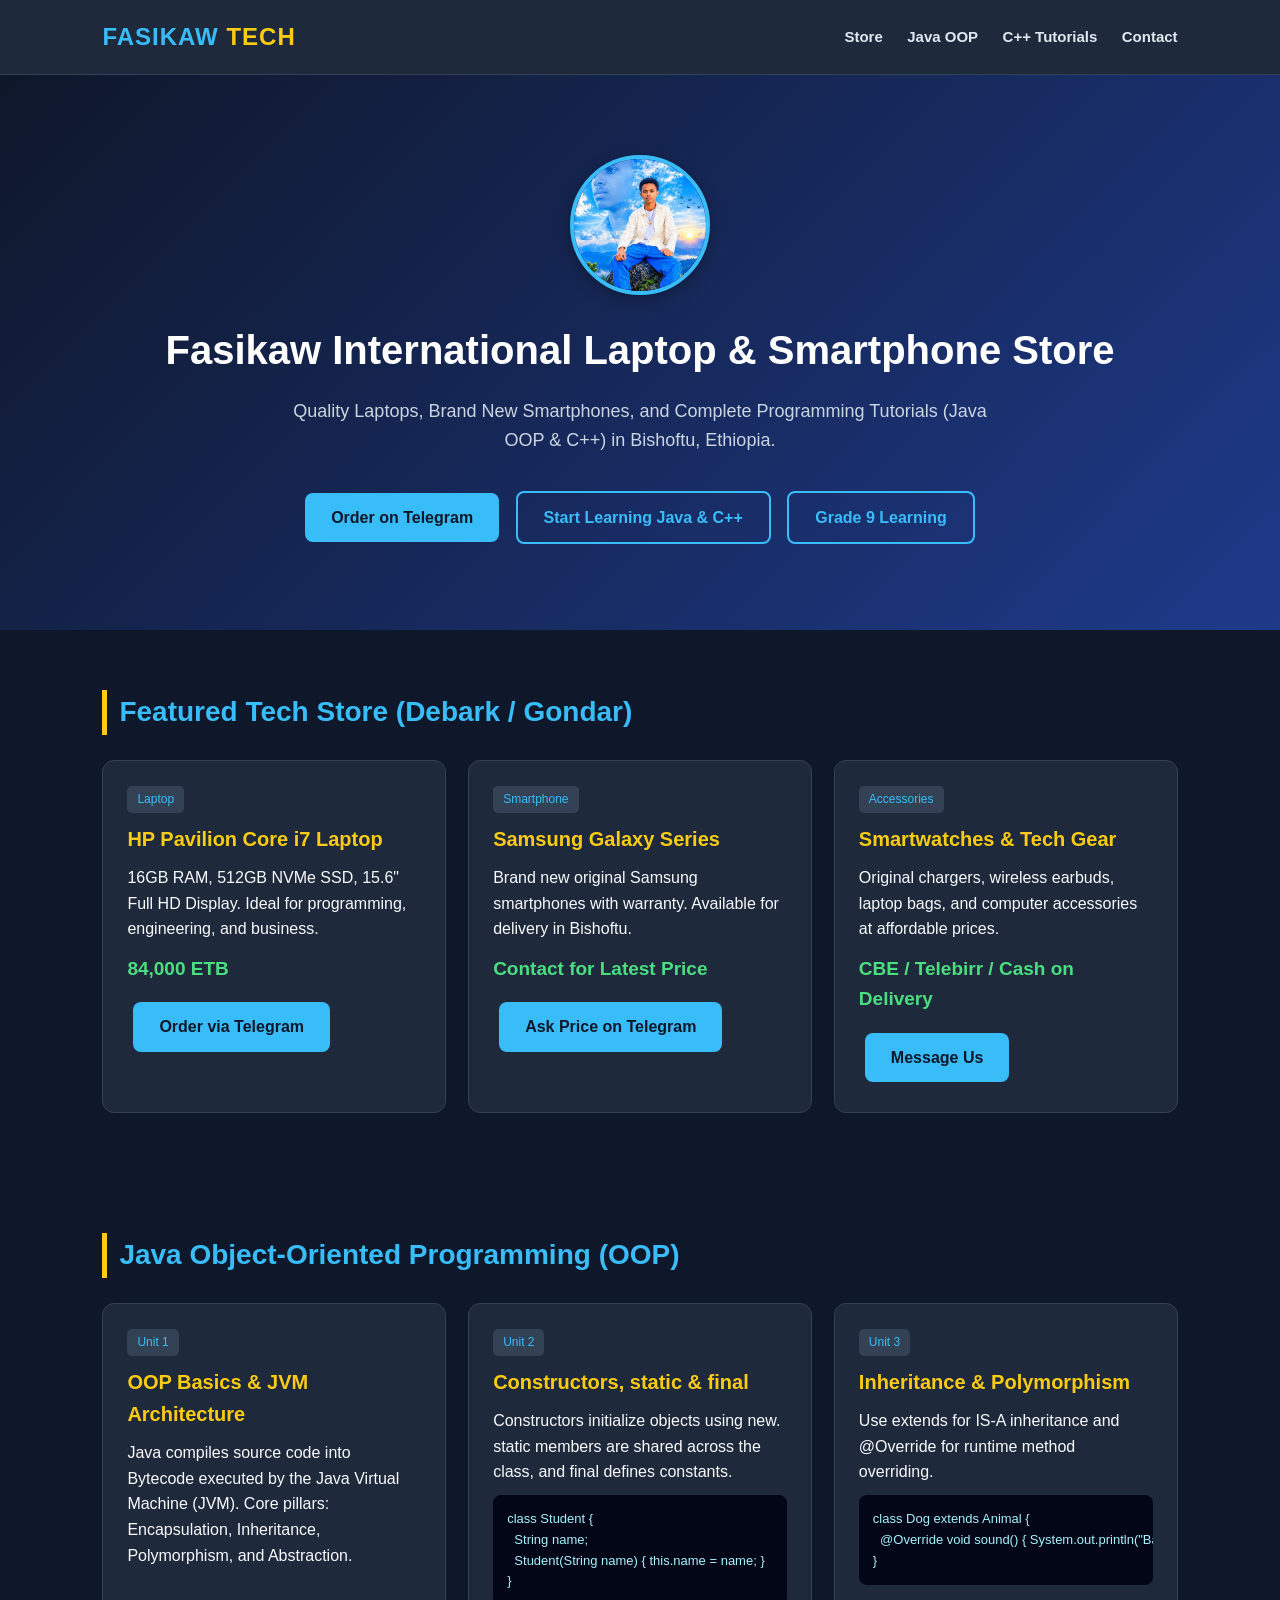
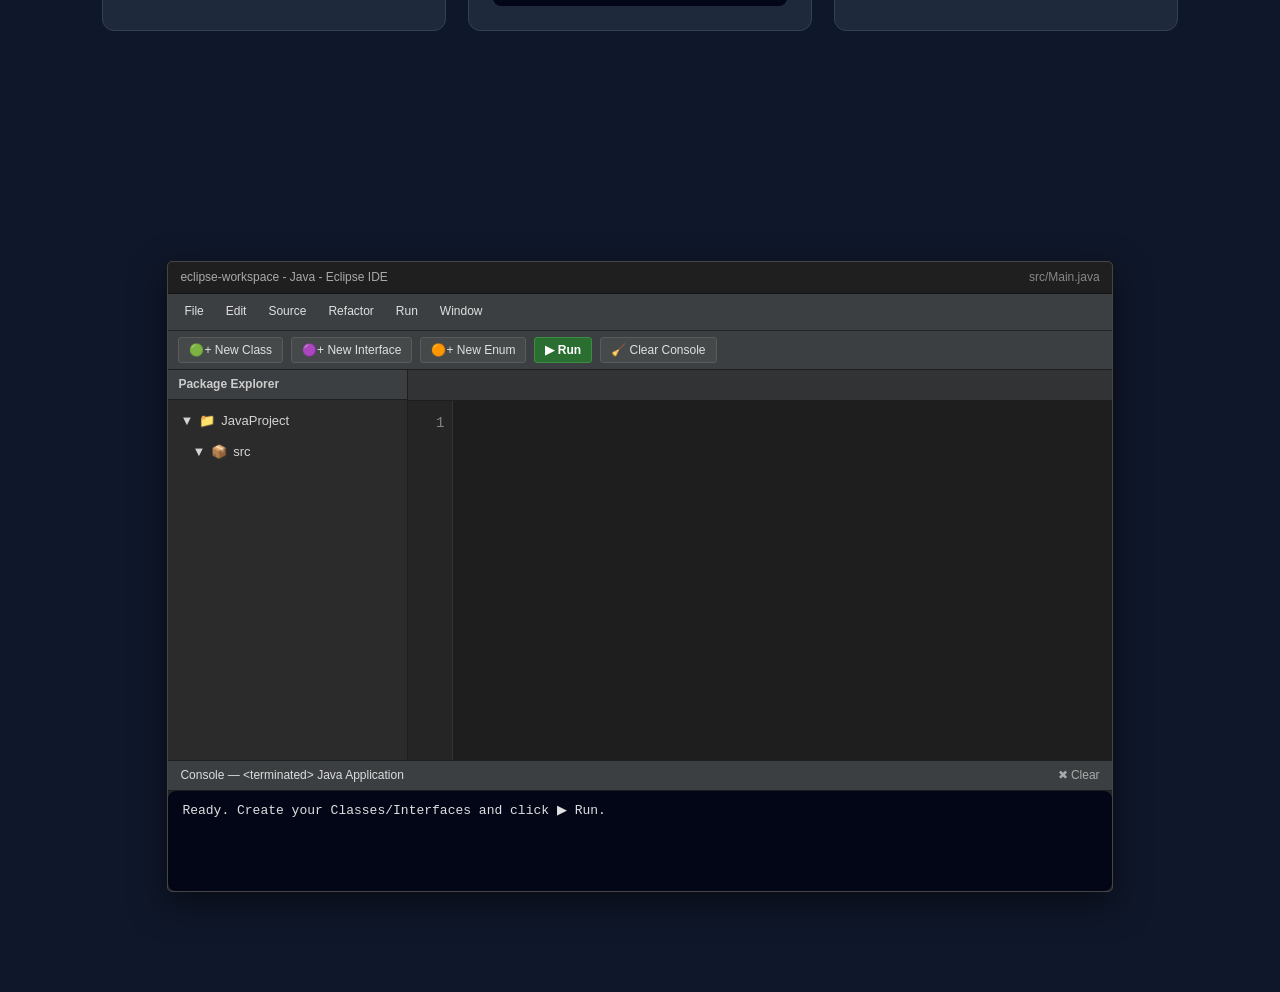
==== commit ca6c749d: "Enhance Java workbench styles and functionality Updated styles and JavaScript functions for improved" ====
--- a/index.html
+++ b/index.html
@@ -115,46 +115,46 @@
   </div>
 </section>
 <!-- REAL ECLIPSE IDE WORKBENCH -->
-<section id="java-workbench" style="max-width: 1150px; margin: 75px auto 40px auto; font-family: 'Segoe UI', Tahoma, sans-serif; position: relative; z-index: 10;">
+<section id="java-workbench" style="max-width: 1150px; margin: 110px auto 40px auto; font-family: 'Segoe UI', Tahoma, sans-serif; position: relative; z-index: 50;">
   <style>
     .ec-ide { background: #2b2b2b; color: #d4d4d4; border: 1px solid #454545; border-radius: 5px; box-shadow: 0 12px 35px rgba(0,0,0,0.5); overflow: visible; }
-    .ec-titlebar { background: #1f1f1f; padding: 5px 12px; font-size: 12px; color: #aaa; display: flex; justify-content: space-between; border-bottom: 1px solid #141414; border-radius: 5px 5px 0 0; }
-    .ec-menubar { background: #3c3f41; padding: 2px 6px; font-size: 12px; display: flex; gap: 2px; border-bottom: 1px solid #232323; position: relative; }
-    .ec-m-item { position: relative; padding: 4px 10px; cursor: pointer; border-radius: 3px; user-select: none; color: #e0e0e0; }
+    .ec-titlebar { background: #1f1f1f; padding: 6px 12px; font-size: 12px; color: #aaa; display: flex; justify-content: space-between; border-bottom: 1px solid #141414; border-radius: 5px 5px 0 0; }
+    .ec-menubar { background: #3c3f41; padding: 3px 6px; font-size: 12px; display: flex; gap: 2px; border-bottom: 1px solid #232323; position: relative; flex-wrap: wrap; }
+    .ec-m-item { position: relative; padding: 5px 10px; cursor: pointer; border-radius: 3px; user-select: none; color: #e0e0e0; }
     .ec-m-item:hover, .ec-m-item.open { background: #4c5052; color: #fff; }
-    .ec-drop { display: none; position: absolute; top: 100%; left: 0; background: #3c3f41; border: 1px solid #555; min-width: 210px; z-index: 9999; box-shadow: 0 8px 20px rgba(0,0,0,0.6); padding: 4px 0; }
+    .ec-drop { display: none; position: absolute; top: 100%; left: 0; background: #3c3f41; border: 1px solid #555; min-width: 215px; z-index: 99999; box-shadow: 0 8px 20px rgba(0,0,0,0.7); padding: 4px 0; }
     .ec-m-item.open > .ec-drop { display: block; }
-    .ec-d-btn { display: flex; justify-content: space-between; align-items: center; width: 100%; background: none; border: none; color: #e0e0e0; padding: 6px 14px; font-size: 12px; cursor: pointer; text-align: left; }
+    .ec-d-btn { display: flex; justify-content: space-between; align-items: center; width: 100%; background: none; border: none; color: #e0e0e0; padding: 7px 14px; font-size: 12px; cursor: pointer; text-align: left; }
     .ec-d-btn:hover { background: #2f65ca; color: #fff; }
     .ec-sep { height: 1px; background: #525557; margin: 4px 0; }
     .ec-sub-wrap { position: relative; }
-    .ec-sub-menu { display: none; position: absolute; top: -4px; left: 100%; background: #3c3f41; border: 1px solid #555; min-width: 195px; box-shadow: 0 8px 20px rgba(0,0,0,0.6); padding: 4px 0; }
+    .ec-sub-menu { display: none; position: absolute; top: -4px; left: 100%; background: #3c3f41; border: 1px solid #555; min-width: 195px; z-index: 99999; box-shadow: 0 8px 20px rgba(0,0,0,0.7); padding: 4px 0; }
     .ec-sub-wrap:hover > .ec-sub-menu { display: block; }
-    .ec-toolbar { background: #3c3f41; padding: 5px 10px; display: flex; align-items: center; gap: 6px; border-bottom: 1px solid #1e1e1e; flex-wrap: wrap; }
-    .ec-tbtn { background: #45494a; color: #e0e0e0; border: 1px solid #595b5d; padding: 4px 9px; font-size: 12px; border-radius: 3px; cursor: pointer; display: flex; align-items: center; gap: 5px; }
+    .ec-toolbar { background: #3c3f41; padding: 6px 10px; display: flex; align-items: center; gap: 8px; border-bottom: 1px solid #1e1e1e; flex-wrap: wrap; }
+    .ec-tbtn { background: #45494a; color: #e0e0e0; border: 1px solid #595b5d; padding: 5px 10px; font-size: 12px; border-radius: 3px; cursor: pointer; display: flex; align-items: center; gap: 5px; }
     .ec-tbtn:hover { background: #54585a; }
     .ec-run-btn { background: #2b6e32; border-color: #3c8c44; color: #fff; font-weight: 600; }
     .ec-run-btn:hover { background: #36873e; }
     .ec-body { display: grid; grid-template-columns: 240px 1fr; height: 390px; }
     .ec-left { background: #2b2b2b; border-right: 1px solid #1e1e1e; display: flex; flex-direction: column; user-select: none; }
-    .ec-pane-tab { background: #3c3f41; padding: 5px 10px; font-size: 12px; font-weight: 600; border-bottom: 1px solid #1e1e1e; color: #ccc; display: flex; justify-content: space-between; }
+    .ec-pane-tab { background: #3c3f41; padding: 5px 10px; font-size: 12px; font-weight: 600; border-bottom: 1px solid #1e1e1e; color: #ccc; }
     .ec-tree { list-style: none; padding: 6px; margin: 0; font-size: 13px; overflow-y: auto; flex: 1; }
-    .ec-node { padding: 4px 6px; cursor: pointer; border-radius: 3px; display: flex; align-items: center; gap: 6px; white-space: nowrap; }
+    .ec-node { padding: 5px 6px; cursor: pointer; border-radius: 3px; display: flex; align-items: center; gap: 6px; white-space: nowrap; }
     .ec-node:hover { background: #383a3c; }
     .ec-node.active { background: #2f65ca; color: #fff; }
-    .ec-del { margin-left: auto; color: #aaa; font-size: 11px; padding: 0 4px; }
+    .ec-del { margin-left: auto; color: #aaa; font-size: 12px; padding: 0 4px; }
     .ec-del:hover { color: #ff6b6b; }
     .ec-center { display: flex; flex-direction: column; background: #1e1e1e; overflow: hidden; }
-    .ec-tabs { background: #313335; display: flex; border-bottom: 1px solid #1e1e1e; overflow-x: auto; }
+    .ec-tabs { background: #313335; display: flex; border-bottom: 1px solid #1e1e1e; overflow-x: auto; min-height: 31px; }
     .ec-tab { padding: 6px 12px; font-size: 12px; background: #2b2b2b; color: #bbb; border-right: 1px solid #1e1e1e; cursor: pointer; display: flex; align-items: center; gap: 7px; white-space: nowrap; }
     .ec-tab.active { background: #1e1e1e; color: #fff; font-weight: 600; border-top: 2px solid #2f65ca; }
-    .ec-tab-close { font-size: 11px; color: #888; border-radius: 50%; padding: 0 4px; }
+    .ec-tab-close { font-size: 12px; color: #888; border-radius: 50%; padding: 0 4px; }
     .ec-tab-close:hover { background: #555; color: #fff; }
     .ec-editor-box { display: flex; flex: 1; overflow: hidden; position: relative; }
     #ec-linenums { width: 45px; background: #252526; color: #858585; text-align: right; padding: 12px 8px; font-family: 'Consolas', monospace; font-size: 14px; line-height: 1.5; border-right: 1px solid #333; user-select: none; overflow: hidden; }
     #java-editor { flex: 1; background: #1e1e1e; color: #d4d4d4; border: none; padding: 12px; font-family: 'Consolas', monospace; font-size: 14px; line-height: 1.5; resize: none; outline: none; tab-size: 4; white-space: pre; overflow: auto; }
     .ec-bottom { background: #252526; border-top: 1px solid #1e1e1e; border-radius: 0 0 5px 5px; }
-    .ec-console-bar { background: #3c3f41; padding: 4px 12px; font-size: 12px; border-bottom: 1px solid #1e1e1e; display: flex; justify-content: space-between; color: #ddd; }
+    .ec-console-bar { background: #3c3f41; padding: 5px 12px; font-size: 12px; border-bottom: 1px solid #1e1e1e; display: flex; justify-content: space-between; color: #ddd; }
     #java-output { margin: 0; padding: 10px 14px; font-family: 'Consolas', monospace; font-size: 13px; min-height: 100px; max-height: 160px; overflow-y: auto; white-space: pre-wrap; color: #e0e0e0; }
   </style>
 
@@ -165,87 +165,76 @@
     </div>
 
     <div class="ec-menubar">
-      <div class="ec-m-item" onclick="toggleMenu(this)">File
+      <div class="ec-m-item" onclick="ecToggleMenu(event, this)">File
         <div class="ec-drop">
           <div class="ec-sub-wrap">
-            <button class="ec-d-btn"><span>New</span><span>▶</span></button>
+            <button type="button" class="ec-d-btn" onclick="ecCreateUnit('class')"><span>New</span><span>▶</span></button>
             <div class="ec-sub-menu">
-              <button class="ec-d-btn" onclick="newProjectPrompt()">📁 Java Project</button>
-              <button class="ec-d-btn" onclick="newPackagePrompt()">📦 Package</button>
+              <button type="button" class="ec-d-btn" onclick="ecNewProject()">📁 Java Project</button>
+              <button type="button" class="ec-d-btn" onclick="ecNewPackage()">📦 Package</button>
               <div class="ec-sep"></div>
-              <button class="ec-d-btn" onclick="createJavaUnit('class')">🟢 Class</button>
-              <button class="ec-d-btn" onclick="createJavaUnit('interface')">🟣 Interface</button>
-              <button class="ec-d-btn" onclick="createJavaUnit('enum')">🟠 Enum</button>
+              <button type="button" class="ec-d-btn" onclick="ecCreateUnit('class')">🟢 Class</button>
+              <button type="button" class="ec-d-btn" onclick="ecCreateUnit('interface')">🟣 Interface</button>
+              <button type="button" class="ec-d-btn" onclick="ecCreateUnit('enum')">🟠 Enum</button>
             </div>
           </div>
           <div class="ec-sep"></div>
-          <button class="ec-d-btn" onclick="clearAllWorkspace()">🗑️ Clear All Files</button>
-        </div>
-      </div>
-
-      <div class="ec-m-item" onclick="toggleMenu(this)">Edit
+          <button type="button" class="ec-d-btn" onclick="ecClearAll()">🗑️ Clear All Files</button>
+        </div>
+      </div>
+
+      <div class="ec-m-item" onclick="ecToggleMenu(event, this)">Edit
         <div class="ec-drop">
-          <button class="ec-d-btn" onclick="navigator.clipboard.writeText(ed.value)">📋 Copy</button>
-          <button class="ec-d-btn" onclick="ed.select()">🔲 Select All</button>
-          <button class="ec-d-btn" onclick="ed.value=''; saveCode(); updateLines();">🧹 Clear Current File</button>
-        </div>
-      </div>
-
-      <div class="ec-m-item" onclick="toggleMenu(this)">Source
+          <button type="button" class="ec-d-btn" onclick="ecCopyCode()">📋 Copy</button>
+          <button type="button" class="ec-d-btn" onclick="ecSelectAll()">🔲 Select All</button>
+          <button type="button" class="ec-d-btn" onclick="ecClearFile()">🧹 Clear Current File</button>
+        </div>
+      </div>
+
+      <div class="ec-m-item" onclick="ecToggleMenu(event, this)">Source
         <div class="ec-drop">
-          <button class="ec-d-btn" onclick="insertSnippet('main')">⚡ Generate main() Method</button>
-          <button class="ec-d-btn" onclick="insertSnippet('sysout')">🖨️ Insert System.out.println()</button>
-          <button class="ec-d-btn" onclick="insertSnippet('ctor')">🔧 Generate Constructor</button>
-        </div>
-      </div>
-
-      <div class="ec-m-item" onclick="toggleMenu(this)">Refactor
+          <button type="button" class="ec-d-btn" onclick="ecSnippet('main')">⚡ Generate main() Method</button>
+          <button type="button" class="ec-d-btn" onclick="ecSnippet('sysout')">🖨️ Insert System.out.println()</button>
+          <button type="button" class="ec-d-btn" onclick="ecSnippet('ctor')">🔧 Generate Constructor</button>
+        </div>
+      </div>
+
+      <div class="ec-m-item" onclick="ecToggleMenu(event, this)">Refactor
         <div class="ec-drop">
-          <button class="ec-d-btn" onclick="renameUnit()">✏️ Rename File / Class...</button>
-        </div>
-      </div>
-
-      <div class="ec-m-item" onclick="toggleMenu(this)">Navigate
+          <button type="button" class="ec-d-btn" onclick="ecRenameUnit()">✏️ Rename File / Class...</button>
+        </div>
+      </div>
+
+      <div class="ec-m-item" onclick="ecToggleMenu(event, this)">Run
         <div class="ec-drop">
-          <button class="ec-d-btn" onclick="openMainClass()">🎯 Go to Main Class</button>
-        </div>
-      </div>
-
-      <div class="ec-m-item" onclick="toggleMenu(this)">Project
+          <button type="button" class="ec-d-btn" onclick="ecRunJava()">▶ Run Java Application</button>
+        </div>
+      </div>
+
+      <div class="ec-m-item" onclick="ecToggleMenu(event, this)">Window
         <div class="ec-drop">
-          <button class="ec-d-btn" onclick="clearConsole()">🧹 Clean Console</button>
-        </div>
-      </div>
-
-      <div class="ec-m-item" onclick="toggleMenu(this)">Run
-        <div class="ec-drop">
-          <button class="ec-d-btn" onclick="runJavaCode()">▶ Run (Ctrl+F11)</button>
-        </div>
-      </div>
-
-      <div class="ec-m-item" onclick="toggleMenu(this)">Window
-        <div class="ec-drop">
-          <button class="ec-d-btn" onclick="toggleTheme()">🌓 Switch Dark / Light Editor</button>
+          <button type="button" class="ec-d-btn" onclick="ecToggleTheme()">🌓 Switch Dark / Light Editor</button>
         </div>
       </div>
     </div>
 
     <div class="ec-toolbar">
-      <button class="ec-tbtn" onclick="createJavaUnit('class')">🟢+ New Class</button>
-      <button class="ec-tbtn" onclick="createJavaUnit('interface')">🟣+ New Interface</button>
-      <button class="ec-tbtn ec-run-btn" id="run-java-btn" onclick="runJavaCode()">▶ Run</button>
-      <button class="ec-tbtn" onclick="clearConsole()">🧹 Clear Console</button>
+      <button type="button" class="ec-tbtn" onclick="ecCreateUnit('class')">🟢+ New Class</button>
+      <button type="button" class="ec-tbtn" onclick="ecCreateUnit('interface')">🟣+ New Interface</button>
+      <button type="button" class="ec-tbtn" onclick="ecCreateUnit('enum')">🟠+ New Enum</button>
+      <button type="button" class="ec-tbtn ec-run-btn" id="run-java-btn" onclick="ecRunJava()">▶ Run</button>
+      <button type="button" class="ec-tbtn" onclick="ecClearConsole()">🧹 Clear Console</button>
     </div>
 
     <div class="ec-body">
       <div class="ec-left">
-        <div class="ec-pane-tab"><span>Package Explorer</span></div>
+        <div class="ec-pane-tab">Package Explorer</div>
         <ul class="ec-tree">
-          <li class="ec-node" onclick="toggleTree('ec-src-wrap', 'arr1')">
+          <li class="ec-node" onclick="ecToggleTree('ec-src-wrap', 'arr1')">
             <span id="arr1">▼</span> 📁 <span id="proj-name-lbl">JavaProject</span>
           </li>
           <div id="ec-src-wrap">
-            <li class="ec-node" style="padding-left: 18px;" onclick="toggleTree('ec-file-list', 'arr2')">
+            <li class="ec-node" style="padding-left: 18px;" onclick="ecToggleTree('ec-file-list', 'arr2')">
               <span id="arr2">▼</span> 📦 <span id="pkg-name-lbl">src</span>
             </li>
             <div id="ec-file-list"></div>
@@ -257,7 +246,7 @@
         <div class="ec-tabs" id="java-class-tabs"></div>
         <div class="ec-editor-box">
           <div id="ec-linenums">1</div>
-          <textarea id="java-editor" spellcheck="false" oninput="saveCode(); updateLines();" onscroll="syncScroll()" onkeydown="handleTabKey(event)"></textarea>
+          <textarea id="java-editor" spellcheck="false" oninput="ecSave(); ecUpdateLines();" onscroll="ecSyncScroll()" onkeydown="ecTabKey(event)"></textarea>
         </div>
       </div>
     </div>
@@ -265,22 +254,25 @@
     <div class="ec-bottom">
       <div class="ec-console-bar">
         <span>Console — &lt;terminated&gt; Java Application</span>
-        <span style="cursor:pointer; color:#aaa;" onclick="clearConsole()">✖ Clear</span>
-      </div>
-      <pre id="java-output">Ready. Create your Classes/Interfaces under File -> New and click ▶ Run.</pre>
+        <span style="cursor:pointer; color:#aaa;" onclick="ecClearConsole()">✖ Clear</span>
+      </div>
+      <pre id="java-output">Ready. Create your Classes/Interfaces and click ▶ Run.</pre>
     </div>
   </div>
 </section>
 
 <script>
+(function() {
   const ed = document.getElementById("java-editor");
   const out = document.getElementById("java-output");
-const lineBox = document.getElementById("ec-linenums");
-let files = {
+  const lineBox = document.getElementById("ec-linenums");
+
+  let files = {
 "Main.java": "public class Main {\n    public static void main(String[] args) {\n        // Write your Java code here\n        \n    }\n}"
 };
 let current = "Main.java";
-function renderWorkbench() {
+let darkMode = true;
+function render() {
 const tabBar = document.getElementById("java-class-tabs");
 const treeList = document.getElementById("ec-file-list");
 tabBar.innerHTML = "";
@@ -290,58 +282,63 @@
 const icon = /\binterface\s+/.test(code) ? "🟣" : (/\benum\s+/.test(code) ? "🟠" : "🟢");
 const tab = document.createElement("div");
 tab.className = "ec-tab" + (fname === current ? " active" : "");
-tab.innerHTML = <span>${icon} ${fname}</span> + (fname !== "Main.java" ? <span class="ec-tab-close" onclick="deleteFile(event, '${fname}')">×</span> : "");
-tab.onclick = () => switchTo(fname);
+tab.innerHTML = <span>${icon} ${fname}</span> + (fname !== "Main.java" ? <span class="ec-tab-close" data-del="${fname}">×</span> : "");
+tab.onclick = (e) => {
+if (e.target.dataset.del) { ecDeleteFile(e.target.dataset.del); return; }
+ecSwitchTo(fname);
+};
 tabBar.appendChild(tab);
 const item = document.createElement("li");
 item.className = "ec-node" + (fname === current ? " active" : "");
 item.style.paddingLeft = "34px";
-item.innerHTML = <span>${icon} ${fname}</span> + (fname !== "Main.java" ? <span class="ec-del" title="Delete" onclick="deleteFile(event, '${fname}')">🗑</span> : "");
-item.onclick = () => switchTo(fname);
+item.innerHTML = <span>${icon} ${fname}</span> + (fname !== "Main.java" ? <span class="ec-del" data-del="${fname}">🗑</span> : "");
+item.onclick = (e) => {
+if (e.target.dataset.del) { ecDeleteFile(e.target.dataset.del); return; }
+ecSwitchTo(fname);
+};
 treeList.appendChild(item);
 });
 document.getElementById("ec-active-path").textContent = "src/" + current;
-updateLines();
-}
-function switchTo(fname) {
+ecUpdateLines();
+}
+window.ecSwitchTo = function(fname) {
 files[current] = ed.value;
 current = fname;
 ed.value = files[current];
-renderWorkbench();
-}
-function saveCode() {
+render();
+};
+window.ecSave = function() {
 files[current] = ed.value;
-}
-function updateLines() {
+};
+window.ecUpdateLines = function() {
 const count = ed.value.split("\n").length;
 let nums = "";
 for (let i = 1; i <= count; i++) nums += i + "\n";
 lineBox.textContent = nums;
-}
-function syncScroll() {
+};
+window.ecSyncScroll = function() {
 lineBox.scrollTop = ed.scrollTop;
-}
-function handleTabKey(e) {
+};
+window.ecTabKey = function(e) {
 if (e.key === "Tab") {
 e.preventDefault();
 const s = ed.selectionStart;
 ed.value = ed.value.substring(0, s) + "    " + ed.value.substring(ed.selectionEnd);
 ed.selectionStart = ed.selectionEnd = s + 4;
-saveCode();
-}
-}
-function createJavaUnit(type) {
-closeAllMenus();
+ecSave();
+}
+};
+window.ecCreateUnit = function(type) {
+closeMenus();
 const label = type.charAt(0).toUpperCase() + type.slice(1);
-let name = prompt(New Java ${label}\nName:);
+let name = prompt(New Java ${label}\nEnter Name:);
 if (!name) return;
 name = name.trim().replace(/.java$/i, "").replace(/[^A-Za-z0-9_]/g, "");
 if (!name) return;
 name = name.charAt(0).toUpperCase() + name.slice(1);
 const fname = name + ".java";
 if (files[fname]) {
-alert(fname + " already exists!");
-switchTo(fname);
+ecSwitchTo(fname);
 return;
 }
 if (type === "interface") {
@@ -353,41 +350,54 @@
 }
 current = fname;
 ed.value = files[current];
-renderWorkbench();
-}
-function newProjectPrompt() {
-closeAllMenus();
-const p = prompt("New Java Project Name:", document.getElementById("proj-name-lbl").textContent);
-if (p && p.trim()) document.getElementById("proj-name-lbl").textContent = p.trim();
-}
-function newPackagePrompt() {
-closeAllMenus();
-const pkg = prompt("New Java Package Name:", "com.fasikawtech");
-if (pkg && pkg.trim()) document.getElementById("pkg-name-lbl").textContent = pkg.trim();
-}
-function deleteFile(e, fname) {
-e.stopPropagation();
+render();
+};
+function ecDeleteFile(fname) {
 if (!confirm(Delete ${fname}?)) return;
 delete files[fname];
 if (current === fname) {
-current = Object.keys(files)[0];
+current = Object.keys(files);
 ed.value = files[current];
 }
-renderWorkbench();
-}
-function clearAllWorkspace() {
-closeAllMenus();
-if (!confirm("Clear all created classes and reset to empty Main.java?")) return;
+render();
+}
+window.ecNewProject = function() {
+closeMenus();
+const p = prompt("Java Project Name:", document.getElementById("proj-name-lbl").textContent);
+if (p && p.trim()) document.getElementById("proj-name-lbl").textContent = p.trim();
+};
+window.ecNewPackage = function() {
+closeMenus();
+const pkg = prompt("Java Package Name:", "com.fasikawtech");
+if (pkg && pkg.trim()) document.getElementById("pkg-name-lbl").textContent = pkg.trim();
+};
+window.ecClearAll = function() {
+closeMenus();
+if (!confirm("Reset workspace to empty Main.java?")) return;
 files = {
 "Main.java": "public class Main {\n    public static void main(String[] args) {\n        \n    }\n}"
 };
 current = "Main.java";
 ed.value = files[current];
-renderWorkbench();
-clearConsole();
-}
-function renameUnit() {
-closeAllMenus();
+render();
+ecClearConsole();
+};
+window.ecCopyCode = function() {
+closeMenus();
+navigator.clipboard.writeText(ed.value);
+};
+window.ecSelectAll = function() {
+closeMenus();
+ed.select();
+};
+window.ecClearFile = function() {
+closeMenus();
+ed.value = "";
+ecSave();
+ecUpdateLines();
+};
+window.ecRenameUnit = function() {
+closeMenus();
 const oldName = current.replace(".java", "");
 let newName = prompt("Rename " + oldName + " to:", oldName);
 if (!newName) return;
@@ -397,76 +407,71 @@
 delete files[current];
 current = newFile;
 ed.value = files[current];
-renderWorkbench();
-}
-function insertSnippet(type) {
-closeAllMenus();
+render();
+};
+window.ecSnippet = function(type) {
+closeMenus();
 const cname = current.replace(".java", "");
 if (type === "main") ed.value += "\n    public static void main(String[] args) {\n        \n    }\n";
 if (type === "sysout") ed.value += '\n        System.out.println("");';
 if (type === "ctor") ed.value += \n    public ${cname}() {\n        \n    }\n;
-saveCode();
-updateLines();
-}
-function openMainClass() {
-closeAllMenus();
-if (files["Main.java"]) switchTo("Main.java");
-}
-function clearConsole() {
+ecSave();
+ecUpdateLines();
+};
+window.ecClearConsole = function() {
 out.style.color = "#e0e0e0";
 out.textContent = "";
-}
-let darkMode = true;
-function toggleTheme() {
-closeAllMenus();
+};
+window.ecToggleTheme = function() {
+closeMenus();
 darkMode = !darkMode;
 ed.style.background = darkMode ? "#1e1e1e" : "#ffffff";
 ed.style.color = darkMode ? "#d4d4d4" : "#1e1e1e";
 lineBox.style.background = darkMode ? "#252526" : "#f3f3f3";
-}
-function toggleMenu(el) {
+};
+function closeMenus() {
+document.querySelectorAll(".ec-m-item").forEach(m => m.classList.remove("open"));
+}
+window.ecToggleMenu = function(e, el) {
+e.stopPropagation();
 const wasOpen = el.classList.contains("open");
-closeAllMenus();
+closeMenus();
 if (!wasOpen) el.classList.add("open");
-}
-function closeAllMenus() {
-document.querySelectorAll(".ec-m-item").forEach(m => m.classList.remove("open"));
-}
-window.addEventListener("click", e => {
-if (!e.target.closest(".ec-m-item")) closeAllMenus();
-});
-function toggleTree(id, arrId) {
+};
+document.addEventListener("click", closeMenus);
+window.ecToggleTree = function(id, arrId) {
 const el = document.getElementById(id);
 const arr = document.getElementById(arrId);
 const hide = el.style.display !== "none";
 el.style.display = hide ? "none" : "block";
 arr.textContent = hide ? "▶" : "▼";
-}
-async function runJavaCode() {
-saveCode();
+};
+window.ecRunJava = async function() {
+ecSave();
 const runBtn = document.getElementById("run-java-btn");
 runBtn.disabled = true;
 runBtn.textContent = "⏳ Compiling...";
 out.style.color = "#fbbf24";
-out.textContent = "Building workspace & running Main [Java Application]...\n";
+out.textContent = "Compiling & running Java Application...\n";
 const fileKeys = Object.keys(files);
 const mainKey = fileKeys.find(k => /\bpublic\s+static\s+void\s+main\s*(/.test(files[k])) || current;
 const ordered = [mainKey].concat(fileKeys.filter(k => k !== mainKey));
-const payloadFiles = ordered.map(fname => ({
-name: fname,
-content: files[fname].replace(/^\spackage\s+[\w.]+\s;/gm, "")
-}));
+const combinedCode = ordered.map((fname, idx) => {
+let c = files[fname].replace(/^\spackage\s+[\w.]+\s;/gm, "");
+if (idx > 0) c = c.replace(/\bpublic\s+(class|interface|enum|abstract)\b/g, "$1");
+return c;
+}).join("\n\n");
 try {
-const response = await fetch("emkc.org", {
+const res = await fetch("emkc.org", {
 method: "POST",
 headers: { "Content-Type": "application/json" },
 body: JSON.stringify({
 language: "java",
 version: "15.0.2",
-files: payloadFiles
+files: ordered.map(f => ({ name: f, content: files[f].replace(/^\spackage\s+[\w.]+\s;/gm, "") }))
 })
 });
-const data = await response.json();
+const data = await res.json();
 if (data.compile && data.compile.code !== 0) {
 out.style.color = "#f87171";
 out.textContent = "Compilation Error:\n" + (data.compile.stderr || data.compile.output);
@@ -476,22 +481,38 @@
 out.textContent = (data.run.stdout ? data.run.stdout + "\n" : "") + data.run.stderr;
 } else {
 out.style.color = "#4ade80";
-out.textContent = data.run.stdout || " Program finished with exit code 0 (no output).";
+out.textContent = data.run.stdout || " Program finished with exit code 0.";
 }
 } else {
+throw new Error("Fallback");
+}
+} catch (e1) {
+try {
+const res2 = await fetch("wandbox.org", {
+method: "POST",
+headers: { "Content-Type": "application/json" },
+body: JSON.stringify({ compiler: "openjdk-jdk-21+35", code: combinedCode })
+});
+const d2 = await res2.json();
+if (d2.compiler_error) {
 out.style.color = "#f87171";
-out.textContent = "Execution failed: " + JSON.stringify(data);
-}
-} catch (err) {
+out.textContent = "Compilation Error:\n" + d2.compiler_error;
+} else {
+out.style.color = "#4ade80";
+out.textContent = d2.program_output || " Program finished with exit code 0.";
+}
+} catch (e2) {
 out.style.color = "#f87171";
-out.textContent = "Network Error: Could not reach Java compiler (" + err.message + ")";
+out.textContent = "Network Error: Check your internet connection.";
+}
 } finally {
 runBtn.disabled = false;
 runBtn.textContent = "▶ Run";
 }
-}
+};
 ed.value = files[current];
-renderWorkbench();
+render();
+})();
 
 <section id="cpp">
   <h2>C++ Programming Tutorials</h2>
@@ -531,243 +552,6 @@
 <footer>
   &copy; 2026 Fasikaw Tech. All Rights Reserved. | Hosted Free Forever on GitHub Pages.
 </footer>
-<script>
-  var files = {
-    "Main.java": "package com.fasikawtech;\n\nclass Student {\n    String name;\n    int age;\n\n    Student(String name, int age) {\n        this.name = name;\n        this.age = age;\n    }\n\n    void display() {\n        System.out.println(\"Name: \" + name);\n        System.out.println(\"Age: \" + age);\n    }\n}\n\npublic class Main {\n    public static void main(String[] args) {\n        Student s1 = new Student(\"Fasikaw\", 20);\n        s1.display();\n    }\n}"
-  };
-  var current = "Main.java";
-  var ed = document.getElementById("java-editor");
-  var out = document.getElementById("java-output");
-
-function drawTabs() {
-    var box = document.getElementById("java-class-tabs");
-    var treeBox = document.getElementById("eclipse-tree-files");
-    box.innerHTML = "";
-    if (treeBox) treeBox.innerHTML = "";
-
-    Object.keys(files).forEach(function(name) {
-      // 1. የላይኛው Eclipse Editor Tab
-      var tab = document.createElement("div");
-      tab.className = "ec-tab" + (name === current ? " active" : "");
-      tab.textContent = name;
-      tab.onclick = function() {
-        files[current] = ed.value;
-        current = name;
-        ed.value = files[current];
-        drawTabs();
-      };
-      box.appendChild(tab);
-
-      // 2. የግራው Package Explorer ዝርዝር
-      if (treeBox) {
-        var li = document.createElement("li");
-        li.className = "ec-file" + (name === current ? " active" : "");
-        li.textContent = "☕️ " + name;
-        li.onclick = function() {
-          files[current] = ed.value;
-          current = name;
-          ed.value = files[current];
-          drawTabs();
-        };
-        treeBox.appendChild(li);
-      }
-    });
-  }
-    // የEclipse Menu ክፈት/ዝጋ
-  function toggleEcMenu(el) {
-    var isOpen = el.classList.contains("open");
-    document.querySelectorAll(".ec-menu-item").forEach(function(m) { m.classList.remove("open"); });
-    if (!isOpen) el.classList.add("open");
-  }
-  window.addEventListener("click", function(e) {
-    if (!e.target.closest(".ec-menu-item")) {
-      document.querySelectorAll(".ec-menu-item").forEach(function(m) { m.classList.remove("open"); });
-    }
-  });
-
-  // Package Explorer ፎልደር መክፈትና መዝጋት
-  function toggleFolder(targetId, arrowId) {
-    var box = document.getElementById(targetId);
-    var arrow = document.getElementById(arrowId);
-    if (box.style.display === "none") {
-      box.style.display = "block";
-      arrow.textContent = "▼";
-    } else {
-      box.style.display = "none";
-      arrow.textContent = "▶";
-    }
-  }
-
-  // Source & Refactor & Window ሜኑ ተግባራት
-  function copyEditorCode() {
-    navigator.clipboard.writeText(ed.value);
-    out.style.color = "#4ade80";
-    out.textContent = "Code copied to clipboard!";
-  }
-  function insertMainMethod() {
-    ed.value += "\n    public static void main(String[] args) {\n        \n    }\n";
-    files[current] = ed.value;
-  }
-  function insertSysout() {
-    ed.value += '\n        System.out.println("");';
-    files[current] = ed.value;
-  }
-  function renameCurrentClass() {
-    var newName = prompt("Enter new class name:", current.replace(".java", ""));
-    if (!newName) return;
-    newName = newName.trim().replace(/\.java$/i, "");
-    var newFile = newName + ".java";
-    files[newFile] = ed.value.replace(new RegExp("\\bclass\\s+" + current.replace(".java", "") + "\\b"), "class " + newName);
-    delete files[current];
-    current = newFile;
-    ed.value = files[current];
-    drawTabs();
-  }
-  var isDarkEd = false;
-  function toggleDarkEditor() {
-    isDarkEd = !isDarkEd;
-    ed.style.background = isDarkEd ? "#1e1e1e" : "#ffffff";
-    ed.style.color = isDarkEd ? "#d4d4d4" : "#1e1e1e";
-  }
-
-  function createClassFromInput() {
-    var inp = document.getElementById("new-class-input");
-    var name = inp.value.trim().replace(/\.java$/i, "");
-    if (!name) { alert("Please enter a class name first!"); return; }
-    files[current] = ed.value;
-    current = name + ".java";
-    files[current] = "package com.fasikawtech;\n\npublic class " + name + " {\n    public static void main(String[] args) {\n        \n    }\n}";
-    inp.value = "";
-    ed.value = files[current];
-    drawTabs();
-  }
-
-  function clearJavaEditor() {
-    ed.value = "";
-    files[current] = "";
-    out.style.color = "#38bdf8";
-    out.textContent = "Editor cleared.";
-  }
-
-  function resetJavaProject() {
-    files = {
-      "Main.java": "package com.fasikawtech;\n\nclass Student {\n    String name;\n    int age;\n\n    Student(String name, int age) {\n        this.name = name;\n        this.age = age;\n    }\n\n    void display() {\n        System.out.println(\"Name: \" + name);\n        System.out.println(\"Age: \" + age);\n    }\n}\n\npublic class Main {\n    public static void main(String[] args) {\n        Student s1 = new Student(\"Fasikaw\", 20);\n        s1.display();\n    }\n}"
-    };
-    current = "Main.java";
-    ed.value = files[current];
-    drawTabs();
-  }
-
-   function runJavaCode() {
-    files[current] = ed.value;
-
-    // ሁሉንም የተፈጠሩ ክላሶች አንድ ላይ ማሰባሰብ (main() ያለበት መጨረሻ ላይ እንዲሆን)
-    var allFiles = Object.keys(files);
-    var mainFile = allFiles.find(function(f) { return /\bpublic\s+static\s+void\s+main\s*\(/.test(files[f]); }) || current;
-    var orderedFiles = allFiles.filter(function(f) { return f !== mainFile; }).concat(mainFile);
-    var allCode = orderedFiles.map(function(f) { return files[f]; }).join("\n\n");
-
-    if (!allCode.trim()) {
-      out.style.color = "#f87171";
-      out.textContent = "Error: Editor is empty. Please write Java code first.";
-      return;
-    }
-
-    if (!/\bstatic\s+void\s+main\s*\(/.test(allCode)) {
-      out.style.color = "#f87171";
-      out.textContent = "Runtime Error: public static void main(String[] args) not found in any class.";
-      return;
-    }
-
-    try {
-      var js = allCode;
-
-      // 1. package, import, @Override እና access modifiers ማጽዳት
-      js = js.replace(/^\s*package\s+[\w.]+\s*;/gm, "");
-      js = js.replace(/^\s*import\s+[\w.*]+\s*;/gm, "");
-      js = js.replace(/@Override\s*/g, "");
-      js = js.replace(/\b(public|private|protected|final)\s+/g, "");
-
-      // 2. ሁሉንም Class ስሞች ማግኘት (ተጠቃሚው የፈጠራቸውን አዲስ ክላሶች ጨምሮ)
-      var classNames = [];
-      var rx = /\bclass\s+([A-Za-z_]\w*)/g;
-      var match;
-      while ((match = rx.exec(js)) !== null) {
-        classNames.push(match[1]);
-      }
-
-      // 3. የClass fields መለየት
-      var fields = [];
-      js = js.replace(/^(\s*)(?:static\s+)?(?:int|double|float|String|boolean|char|long|byte|short)\s+([a-zA-Z_]\w*)\s*(?:=[^;]+)?;/gm, function(_, sp, fname) {
-        fields.push(fname);
-        return "";
-      });
-
-      // 4. Constructors (ለማንኛውም አዲስ Class) ወደ JS constructor() መቀየር
-      classNames.forEach(function(cn) {
-        var ctorRx = new RegExp("(^|\\n|\\s)" + cn + "\\s*\\(([^)]*)\\)\\s*\\{", "g");
-        js = js.replace(ctorRx, function(full, prefix, params) {
-          var args = params.split(",").map(function(p) { return p.trim().split(/\s+/).pop(); }).filter(Boolean).join(", ");
-          return prefix + "constructor(" + args + ") {";
-        });
-
-        // Object creation (e.g., BankAccount acc = new BankAccount();)
-        var objRx = new RegExp("\\b" + cn + "\\s+([a-zA-Z_]\\w*\\s*=)", "g");
-        js = js.replace(objRx, "let $1");
-      });
-
-      // 5. main() እና ሌሎች Methods መቀየር (params ስህተት ተስተካክሏል)
-      js = js.replace(/\bstatic\s+void\s+main\s*\(([^)]*)\)\s*\{/g, "static main(args) {");
-      js = js.replace(/\b(static\s+)?(void|int|double|float|String|boolean|char|long|byte|short)\s+([a-zA-Z_]\w*)\s*\(([^)]*)\)\s*\{/g, function(_, st, ret, fn, params) {
-        if (fn === "main") return "static main(args) {";
-        var args = params.split(",").map(function(p) { return p.trim().split(/\s+/).pop(); }).filter(Boolean).join(", ");
-        return (st ? "static " : "") + fn + "(" + args + ") {";
-      });
-
-      // 6. Local variables (int, double, String...) መቀየር
-      js = js.replace(/\b(int|double|float|String|boolean|char|long|byte|short)\s+([a-zA-Z_]\w*\s*=)/g, "let $2");
-
-      // 7. Class fields ውስጥ ያሉ ተለዋዋጮችን this. እንዲጨምርባቸው ማድረግ
-      fields.forEach(function(f) {
-        var fRx = new RegExp("([^.\\w\"'])" + f + "\\b", "g");
-        js = js.replace(fRx, function(m, pre, offset, str) {
-          var before = str.slice(Math.max(0, offset - 20), offset);
-          var after = str.slice(offset + m.length, offset + m.length + 10);
-          if (/let\s+$/.test(before) || /^\s*[,)=]/.test(after) || /\($/.test(pre)) return m;
-          return pre + "this." + f;
-        });
-      });
-
-      // 8. System.out.println መቀየር
-      js = js.replace(/System\.out\.println/g, "printLine");
-      js = js.replace(/System\.out\.print/g, "printLine");
-
-      // 9. main() ያለበትን Class አግኝቶ ማስኬድ
-      var targetClass = classNames[classNames.length - 1];
-      var blocks = js.split(/(?=\bclass\s+)/);
-      blocks.forEach(function(b) {
-        var m = b.match(/\bclass\s+([A-Za-z_]\w*)/);
-        if (m && /\bstatic\s+main\s*\(/.test(b)) {
-          targetClass = m[1];
-        }
-      });
-
-      var logs = [];
-      var runner = new Function("printLine", js + "\n" + targetClass + ".main([]);");
-      runner(function(msg) { logs.push(String(msg)); });
-
-      out.style.color = "#4ade80";
-      out.textContent = logs.length ? logs.join("\n") : "Program ran successfully (no output).";
-    } catch (e) {
-      out.style.color = "#f87171";
-      out.textContent = "Error: " + e.message;
-    }
-  }
-
-
-  ed.value = files[current];
-  drawTabs();
-</script>
 
 </body>
 </html>
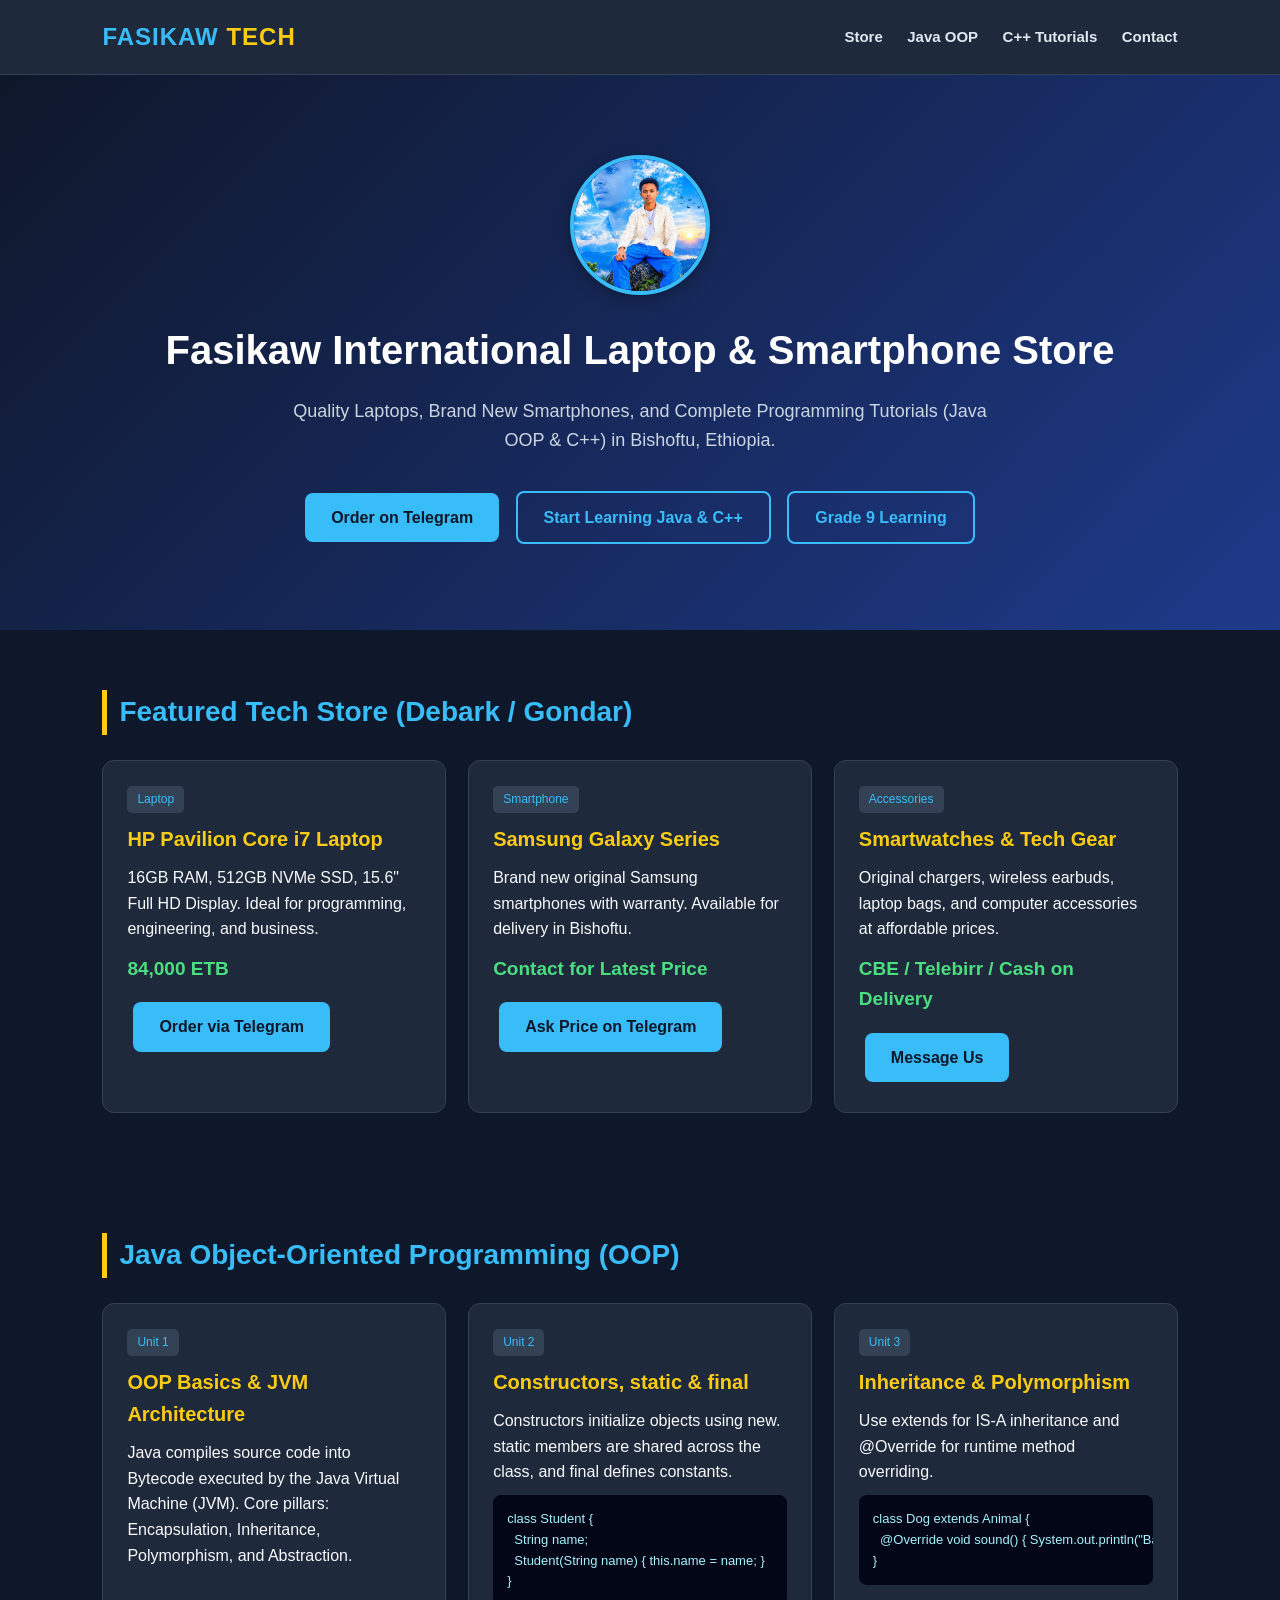
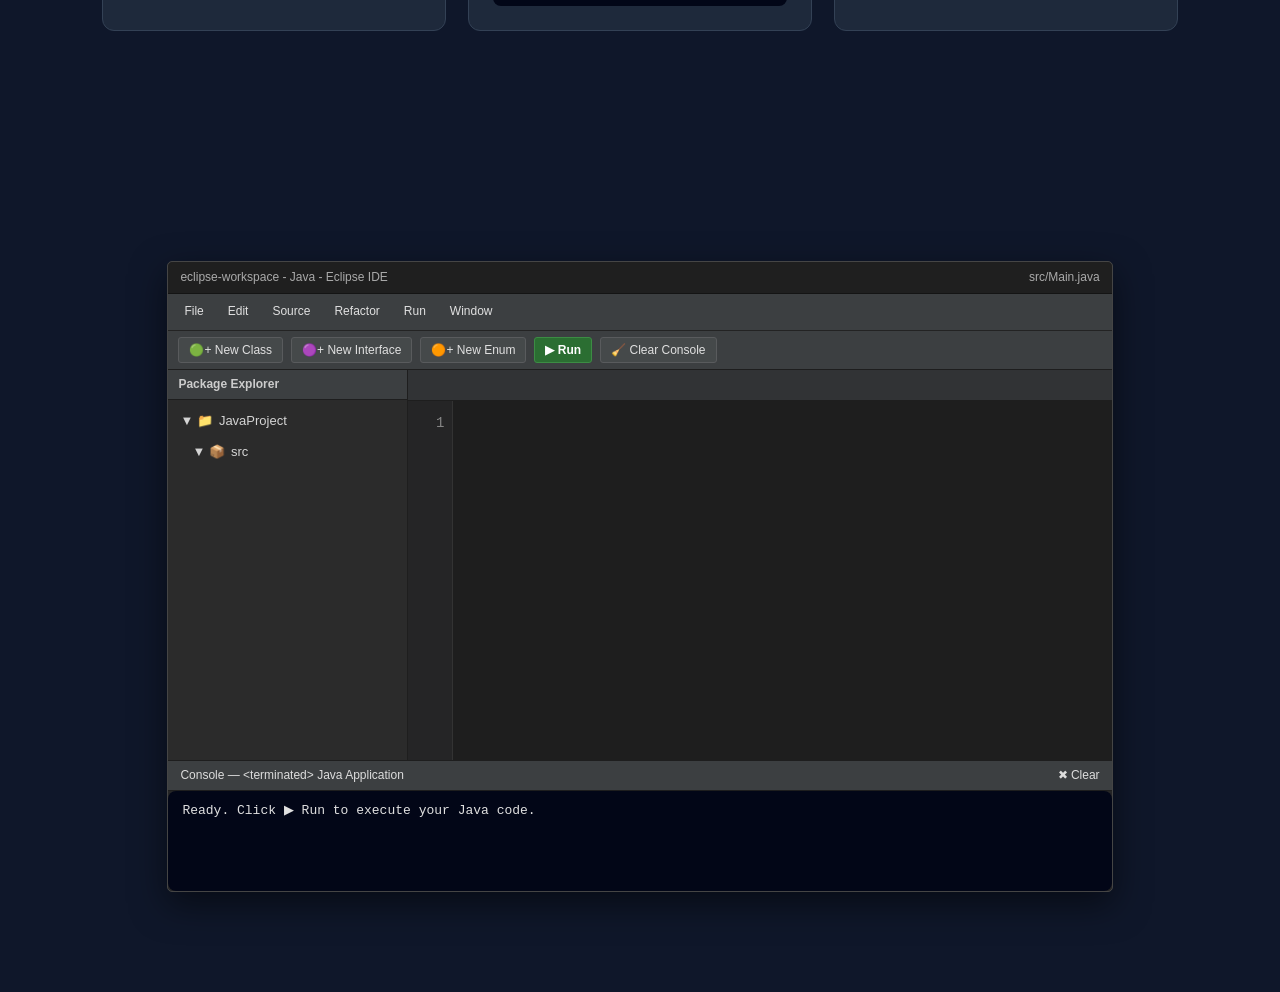
==== commit 49fe0351: "Refactor Java workbench styles and functionality Updated styles and button functionalities in the Ja" ====
--- a/index.html
+++ b/index.html
@@ -117,126 +117,101 @@
 <!-- REAL ECLIPSE IDE WORKBENCH -->
 <section id="java-workbench" style="max-width: 1150px; margin: 110px auto 40px auto; font-family: 'Segoe UI', Tahoma, sans-serif; position: relative; z-index: 50;">
   <style>
-    .ec-ide { background: #2b2b2b; color: #d4d4d4; border: 1px solid #454545; border-radius: 5px; box-shadow: 0 12px 35px rgba(0,0,0,0.5); overflow: visible; }
+    .ec-ide { background: #2b2b2b; color: #d4d4d4; border: 1px solid #454545; border-radius: 5px; box-shadow: 0 12px 35px rgba(0,0,0,0.5); }
     .ec-titlebar { background: #1f1f1f; padding: 6px 12px; font-size: 12px; color: #aaa; display: flex; justify-content: space-between; border-bottom: 1px solid #141414; border-radius: 5px 5px 0 0; }
-    .ec-menubar { background: #3c3f41; padding: 3px 6px; font-size: 12px; display: flex; gap: 2px; border-bottom: 1px solid #232323; position: relative; flex-wrap: wrap; }
+    .ec-menubar { background: #3c3f41; padding: 3px 6px; font-size: 12px; display: flex; gap: 4px; border-bottom: 1px solid #232323; }
     .ec-m-item { position: relative; padding: 5px 10px; cursor: pointer; border-radius: 3px; user-select: none; color: #e0e0e0; }
     .ec-m-item:hover, .ec-m-item.open { background: #4c5052; color: #fff; }
-    .ec-drop { display: none; position: absolute; top: 100%; left: 0; background: #3c3f41; border: 1px solid #555; min-width: 215px; z-index: 99999; box-shadow: 0 8px 20px rgba(0,0,0,0.7); padding: 4px 0; }
-    .ec-m-item.open > .ec-drop { display: block; }
-    .ec-d-btn { display: flex; justify-content: space-between; align-items: center; width: 100%; background: none; border: none; color: #e0e0e0; padding: 7px 14px; font-size: 12px; cursor: pointer; text-align: left; }
+    .ec-drop { display: none; position: absolute; top: 100%; left: 0; background: #3c3f41; border: 1px solid #555; min-width: 210px; z-index: 99999; box-shadow: 0 8px 20px rgba(0,0,0,0.7); padding: 4px 0; }
+    .ec-m-item.open .ec-drop { display: block; }
+    .ec-d-btn { display: block; width: 100%; background: none; border: none; color: #e0e0e0; padding: 7px 14px; font-size: 12px; cursor: pointer; text-align: left; }
     .ec-d-btn:hover { background: #2f65ca; color: #fff; }
-    .ec-sep { height: 1px; background: #525557; margin: 4px 0; }
-    .ec-sub-wrap { position: relative; }
-    .ec-sub-menu { display: none; position: absolute; top: -4px; left: 100%; background: #3c3f41; border: 1px solid #555; min-width: 195px; z-index: 99999; box-shadow: 0 8px 20px rgba(0,0,0,0.7); padding: 4px 0; }
-    .ec-sub-wrap:hover > .ec-sub-menu { display: block; }
     .ec-toolbar { background: #3c3f41; padding: 6px 10px; display: flex; align-items: center; gap: 8px; border-bottom: 1px solid #1e1e1e; flex-wrap: wrap; }
-    .ec-tbtn { background: #45494a; color: #e0e0e0; border: 1px solid #595b5d; padding: 5px 10px; font-size: 12px; border-radius: 3px; cursor: pointer; display: flex; align-items: center; gap: 5px; }
+    .ec-tbtn { background: #45494a; color: #e0e0e0; border: 1px solid #595b5d; padding: 5px 10px; font-size: 12px; border-radius: 3px; cursor: pointer; }
     .ec-tbtn:hover { background: #54585a; }
     .ec-run-btn { background: #2b6e32; border-color: #3c8c44; color: #fff; font-weight: 600; }
-    .ec-run-btn:hover { background: #36873e; }
     .ec-body { display: grid; grid-template-columns: 240px 1fr; height: 390px; }
     .ec-left { background: #2b2b2b; border-right: 1px solid #1e1e1e; display: flex; flex-direction: column; user-select: none; }
     .ec-pane-tab { background: #3c3f41; padding: 5px 10px; font-size: 12px; font-weight: 600; border-bottom: 1px solid #1e1e1e; color: #ccc; }
     .ec-tree { list-style: none; padding: 6px; margin: 0; font-size: 13px; overflow-y: auto; flex: 1; }
-    .ec-node { padding: 5px 6px; cursor: pointer; border-radius: 3px; display: flex; align-items: center; gap: 6px; white-space: nowrap; }
+    .ec-node { padding: 5px 6px; cursor: pointer; border-radius: 3px; display: flex; align-items: center; gap: 6px; }
     .ec-node:hover { background: #383a3c; }
     .ec-node.active { background: #2f65ca; color: #fff; }
-    .ec-del { margin-left: auto; color: #aaa; font-size: 12px; padding: 0 4px; }
-    .ec-del:hover { color: #ff6b6b; }
     .ec-center { display: flex; flex-direction: column; background: #1e1e1e; overflow: hidden; }
     .ec-tabs { background: #313335; display: flex; border-bottom: 1px solid #1e1e1e; overflow-x: auto; min-height: 31px; }
-    .ec-tab { padding: 6px 12px; font-size: 12px; background: #2b2b2b; color: #bbb; border-right: 1px solid #1e1e1e; cursor: pointer; display: flex; align-items: center; gap: 7px; white-space: nowrap; }
+    .ec-tab { padding: 6px 12px; font-size: 12px; background: #2b2b2b; color: #bbb; border-right: 1px solid #1e1e1e; cursor: pointer; display: flex; align-items: center; gap: 7px; }
     .ec-tab.active { background: #1e1e1e; color: #fff; font-weight: 600; border-top: 2px solid #2f65ca; }
-    .ec-tab-close { font-size: 12px; color: #888; border-radius: 50%; padding: 0 4px; }
-    .ec-tab-close:hover { background: #555; color: #fff; }
-    .ec-editor-box { display: flex; flex: 1; overflow: hidden; position: relative; }
-    #ec-linenums { width: 45px; background: #252526; color: #858585; text-align: right; padding: 12px 8px; font-family: 'Consolas', monospace; font-size: 14px; line-height: 1.5; border-right: 1px solid #333; user-select: none; overflow: hidden; }
-    #java-editor { flex: 1; background: #1e1e1e; color: #d4d4d4; border: none; padding: 12px; font-family: 'Consolas', monospace; font-size: 14px; line-height: 1.5; resize: none; outline: none; tab-size: 4; white-space: pre; overflow: auto; }
+    .ec-editor-box { display: flex; flex: 1; overflow: hidden; }
+    #ec-linenums { width: 45px; background: #252526; color: #858585; text-align: right; padding: 12px 8px; font-family: Consolas, monospace; font-size: 14px; line-height: 1.5; border-right: 1px solid #333; user-select: none; overflow: hidden; }
+    #java-editor { flex: 1; background: #1e1e1e; color: #d4d4d4; border: none; padding: 12px; font-family: Consolas, monospace; font-size: 14px; line-height: 1.5; resize: none; outline: none; tab-size: 4; white-space: pre; overflow: auto; }
     .ec-bottom { background: #252526; border-top: 1px solid #1e1e1e; border-radius: 0 0 5px 5px; }
     .ec-console-bar { background: #3c3f41; padding: 5px 12px; font-size: 12px; border-bottom: 1px solid #1e1e1e; display: flex; justify-content: space-between; color: #ddd; }
-    #java-output { margin: 0; padding: 10px 14px; font-family: 'Consolas', monospace; font-size: 13px; min-height: 100px; max-height: 160px; overflow-y: auto; white-space: pre-wrap; color: #e0e0e0; }
+    #java-output { margin: 0; padding: 10px 14px; font-family: Consolas, monospace; font-size: 13px; min-height: 100px; max-height: 160px; overflow-y: auto; white-space: pre-wrap; color: #e0e0e0; }
   </style>
 
   <div class="ec-ide">
     <div class="ec-titlebar">
       <span>eclipse-workspace - Java - Eclipse IDE</span>
-      <span id="ec-active-path" style="color:#888;">src/Main.java</span>
+      <span id="ec-active-path">src/Main.java</span>
     </div>
 
     <div class="ec-menubar">
-      <div class="ec-m-item" onclick="ecToggleMenu(event, this)">File
-        <div class="ec-drop">
-          <div class="ec-sub-wrap">
-            <button type="button" class="ec-d-btn" onclick="ecCreateUnit('class')"><span>New</span><span>▶</span></button>
-            <div class="ec-sub-menu">
-              <button type="button" class="ec-d-btn" onclick="ecNewProject()">📁 Java Project</button>
-              <button type="button" class="ec-d-btn" onclick="ecNewPackage()">📦 Package</button>
-              <div class="ec-sep"></div>
-              <button type="button" class="ec-d-btn" onclick="ecCreateUnit('class')">🟢 Class</button>
-              <button type="button" class="ec-d-btn" onclick="ecCreateUnit('interface')">🟣 Interface</button>
-              <button type="button" class="ec-d-btn" onclick="ecCreateUnit('enum')">🟠 Enum</button>
-            </div>
-          </div>
-          <div class="ec-sep"></div>
-          <button type="button" class="ec-d-btn" onclick="ecClearAll()">🗑️ Clear All Files</button>
-        </div>
-      </div>
-
-      <div class="ec-m-item" onclick="ecToggleMenu(event, this)">Edit
-        <div class="ec-drop">
-          <button type="button" class="ec-d-btn" onclick="ecCopyCode()">📋 Copy</button>
-          <button type="button" class="ec-d-btn" onclick="ecSelectAll()">🔲 Select All</button>
-          <button type="button" class="ec-d-btn" onclick="ecClearFile()">🧹 Clear Current File</button>
-        </div>
-      </div>
-
-      <div class="ec-m-item" onclick="ecToggleMenu(event, this)">Source
-        <div class="ec-drop">
-          <button type="button" class="ec-d-btn" onclick="ecSnippet('main')">⚡ Generate main() Method</button>
-          <button type="button" class="ec-d-btn" onclick="ecSnippet('sysout')">🖨️ Insert System.out.println()</button>
-          <button type="button" class="ec-d-btn" onclick="ecSnippet('ctor')">🔧 Generate Constructor</button>
-        </div>
-      </div>
-
-      <div class="ec-m-item" onclick="ecToggleMenu(event, this)">Refactor
-        <div class="ec-drop">
-          <button type="button" class="ec-d-btn" onclick="ecRenameUnit()">✏️ Rename File / Class...</button>
-        </div>
-      </div>
-
-      <div class="ec-m-item" onclick="ecToggleMenu(event, this)">Run
-        <div class="ec-drop">
-          <button type="button" class="ec-d-btn" onclick="ecRunJava()">▶ Run Java Application</button>
-        </div>
-      </div>
-
-      <div class="ec-m-item" onclick="ecToggleMenu(event, this)">Window
-        <div class="ec-drop">
-          <button type="button" class="ec-d-btn" onclick="ecToggleTheme()">🌓 Switch Dark / Light Editor</button>
+      <div class="ec-m-item">File
+        <div class="ec-drop">
+          <button type="button" class="ec-d-btn" data-act="new-class">🟢 New -> Class...</button>
+          <button type="button" class="ec-d-btn" data-act="new-interface">🟣 New -> Interface...</button>
+          <button type="button" class="ec-d-btn" data-act="new-enum">🟠 New -> Enum...</button>
+          <button type="button" class="ec-d-btn" data-act="new-proj">📁 New -> Java Project...</button>
+          <button type="button" class="ec-d-btn" data-act="new-pkg">📦 New -> Package...</button>
+          <button type="button" class="ec-d-btn" data-act="reset">🗑️ Reset Workspace</button>
+        </div>
+      </div>
+      <div class="ec-m-item">Edit
+        <div class="ec-drop">
+          <button type="button" class="ec-d-btn" data-act="copy">📋 Copy Code</button>
+          <button type="button" class="ec-d-btn" data-act="select">🔲 Select All</button>
+          <button type="button" class="ec-d-btn" data-act="clear-file">🧹 Clear File</button>
+        </div>
+      </div>
+      <div class="ec-m-item">Source
+        <div class="ec-drop">
+          <button type="button" class="ec-d-btn" data-act="snip-main">⚡ Generate main()</button>
+          <button type="button" class="ec-d-btn" data-act="snip-sysout">🖨️ Insert System.out.println()</button>
+          <button type="button" class="ec-d-btn" data-act="snip-ctor">🔧 Generate Constructor</button>
+        </div>
+      </div>
+      <div class="ec-m-item">Refactor
+        <div class="ec-drop">
+          <button type="button" class="ec-d-btn" data-act="rename">✏️ Rename Class/File...</button>
+        </div>
+      </div>
+      <div class="ec-m-item">Run
+        <div class="ec-drop">
+          <button type="button" class="ec-d-btn" data-act="run">▶ Run Java Application</button>
+        </div>
+      </div>
+      <div class="ec-m-item">Window
+        <div class="ec-drop">
+          <button type="button" class="ec-d-btn" data-act="theme">🌓 Toggle Dark/Light Theme</button>
         </div>
       </div>
     </div>
 
     <div class="ec-toolbar">
-      <button type="button" class="ec-tbtn" onclick="ecCreateUnit('class')">🟢+ New Class</button>
-      <button type="button" class="ec-tbtn" onclick="ecCreateUnit('interface')">🟣+ New Interface</button>
-      <button type="button" class="ec-tbtn" onclick="ecCreateUnit('enum')">🟠+ New Enum</button>
-      <button type="button" class="ec-tbtn ec-run-btn" id="run-java-btn" onclick="ecRunJava()">▶ Run</button>
-      <button type="button" class="ec-tbtn" onclick="ecClearConsole()">🧹 Clear Console</button>
+      <button type="button" class="ec-tbtn" data-act="new-class">🟢+ New Class</button>
+      <button type="button" class="ec-tbtn" data-act="new-interface">🟣+ New Interface</button>
+      <button type="button" class="ec-tbtn" data-act="new-enum">🟠+ New Enum</button>
+      <button type="button" class="ec-tbtn ec-run-btn" id="run-java-btn" data-act="run">▶ Run</button>
+      <button type="button" class="ec-tbtn" data-act="clear-con">🧹 Clear Console</button>
     </div>
 
     <div class="ec-body">
       <div class="ec-left">
         <div class="ec-pane-tab">Package Explorer</div>
         <ul class="ec-tree">
-          <li class="ec-node" onclick="ecToggleTree('ec-src-wrap', 'arr1')">
-            <span id="arr1">▼</span> 📁 <span id="proj-name-lbl">JavaProject</span>
-          </li>
+          <li class="ec-node" id="ec-proj-node">▼ 📁 <span id="proj-name-lbl">JavaProject</span></li>
           <div id="ec-src-wrap">
-            <li class="ec-node" style="padding-left: 18px;" onclick="ecToggleTree('ec-file-list', 'arr2')">
-              <span id="arr2">▼</span> 📦 <span id="pkg-name-lbl">src</span>
-            </li>
+            <li class="ec-node" id="ec-pkg-node" style="padding-left: 18px;">▼ 📦 <span id="pkg-name-lbl">src</span></li>
             <div id="ec-file-list"></div>
           </div>
         </ul>
@@ -246,7 +221,7 @@
         <div class="ec-tabs" id="java-class-tabs"></div>
         <div class="ec-editor-box">
           <div id="ec-linenums">1</div>
-          <textarea id="java-editor" spellcheck="false" oninput="ecSave(); ecUpdateLines();" onscroll="ecSyncScroll()" onkeydown="ecTabKey(event)"></textarea>
+          <textarea id="java-editor" spellcheck="false"></textarea>
         </div>
       </div>
     </div>
@@ -254,215 +229,97 @@
     <div class="ec-bottom">
       <div class="ec-console-bar">
         <span>Console — &lt;terminated&gt; Java Application</span>
-        <span style="cursor:pointer; color:#aaa;" onclick="ecClearConsole()">✖ Clear</span>
-      </div>
-      <pre id="java-output">Ready. Create your Classes/Interfaces and click ▶ Run.</pre>
+        <span style="cursor:pointer;" data-act="clear-con">✖ Clear</span>
+      </div>
+      <pre id="java-output">Ready. Click ▶ Run to execute your Java code.</pre>
     </div>
   </div>
 </section>
 
 <script>
-(function() {
+document.addEventListener("DOMContentLoaded", function() {
+  const wb = document.getElementById("java-workbench");
   const ed = document.getElementById("java-editor");
   const out = document.getElementById("java-output");
   const lineBox = document.getElementById("ec-linenums");
+  if (!wb || !ed) return;
 
   let files = {
-"Main.java": "public class Main {\n    public static void main(String[] args) {\n        // Write your Java code here\n        \n    }\n}"
-};
-let current = "Main.java";
-let darkMode = true;
-function render() {
-const tabBar = document.getElementById("java-class-tabs");
-const treeList = document.getElementById("ec-file-list");
-tabBar.innerHTML = "";
-treeList.innerHTML = "";
-Object.keys(files).forEach(fname => {
-const code = files[fname];
-const icon = /\binterface\s+/.test(code) ? "🟣" : (/\benum\s+/.test(code) ? "🟠" : "🟢");
-const tab = document.createElement("div");
-tab.className = "ec-tab" + (fname === current ? " active" : "");
-tab.innerHTML = <span>${icon} ${fname}</span> + (fname !== "Main.java" ? <span class="ec-tab-close" data-del="${fname}">×</span> : "");
-tab.onclick = (e) => {
-if (e.target.dataset.del) { ecDeleteFile(e.target.dataset.del); return; }
-ecSwitchTo(fname);
-};
-tabBar.appendChild(tab);
-const item = document.createElement("li");
-item.className = "ec-node" + (fname === current ? " active" : "");
-item.style.paddingLeft = "34px";
-item.innerHTML = <span>${icon} ${fname}</span> + (fname !== "Main.java" ? <span class="ec-del" data-del="${fname}">🗑</span> : "");
-item.onclick = (e) => {
-if (e.target.dataset.del) { ecDeleteFile(e.target.dataset.del); return; }
-ecSwitchTo(fname);
-};
-treeList.appendChild(item);
-});
-document.getElementById("ec-active-path").textContent = "src/" + current;
-ecUpdateLines();
-}
-window.ecSwitchTo = function(fname) {
-files[current] = ed.value;
-current = fname;
-ed.value = files[current];
-render();
-};
-window.ecSave = function() {
-files[current] = ed.value;
-};
-window.ecUpdateLines = function() {
-const count = ed.value.split("\n").length;
-let nums = "";
-for (let i = 1; i <= count; i++) nums += i + "\n";
-lineBox.textContent = nums;
-};
-window.ecSyncScroll = function() {
-lineBox.scrollTop = ed.scrollTop;
-};
-window.ecTabKey = function(e) {
-if (e.key === "Tab") {
-e.preventDefault();
-const s = ed.selectionStart;
-ed.value = ed.value.substring(0, s) + "    " + ed.value.substring(ed.selectionEnd);
-ed.selectionStart = ed.selectionEnd = s + 4;
-ecSave();
-}
-};
-window.ecCreateUnit = function(type) {
-closeMenus();
-const label = type.charAt(0).toUpperCase() + type.slice(1);
-let name = prompt(New Java ${label}\nEnter Name:);
-if (!name) return;
-name = name.trim().replace(/.java$/i, "").replace(/[^A-Za-z0-9_]/g, "");
+    "Main.java": "public class Main {\n    public static void main(String[] args) {\n        System.out.println(\"Hello Eclipse!\");\n    }\n}"
+  };
+  let current = "Main.java";
+  let darkMode = true;
+
+  function updateLines() {
+    const count = ed.value.split("\n").length;
+    lineBox.textContent = Array.from({length: count}, (_, i) => i + 1).join("\n");
+  }
+
+  function render() {
+    const tabBar = document.getElementById("java-class-tabs");
+    const treeList = document.getElementById("ec-file-list");
+    tabBar.innerHTML = "";
+    treeList.innerHTML = "";
+
+    Object.keys(files).forEach(fname => {
+      const code = files[fname];
+      const icon = /\binterface\s+/.test(code) ? "🟣" : (/\benum\s+/.test(code) ? "🟠" : "🟢");
+
+      const tab = document.createElement("div");
+      tab.className = "ec-tab" + (fname === current ? " active" : "");
+      tab.textContent = icon + " " + fname;
+      tab.onclick = () => switchTo(fname);
+      tabBar.appendChild(tab);
+
+      const item = document.createElement("li");
+      item.className = "ec-node" + (fname === current ? " active" : "");
+      item.style.paddingLeft = "34px";
+      item.textContent = icon + " " + fname;
+      item.onclick = () => switchTo(fname);
+      treeList.appendChild(item);
+    });
+
+    document.getElementById("ec-active-path").textContent = "src/" + current;
+    updateLines();
+  }
+
+  function switchTo(fname) {
+    files[current] = ed.value;
+    current = fname;
+    ed.value = files[current];
+    render();
+  }
+
+  function createUnit(type) {
+    const label = type.charAt(0).toUpperCase() + type.slice(1);
+    let name = prompt("New Java " + label + " Name:");
+    if (!name) return;
+    name = name.trim().replace(/\.java$/i, "").replace(/[^A-Za-z0-9_]/g, "");
 if (!name) return;
 name = name.charAt(0).toUpperCase() + name.slice(1);
 const fname = name + ".java";
-if (files[fname]) {
-ecSwitchTo(fname);
-return;
-}
-if (type === "interface") {
-files[fname] = public interface ${name} {\n    \n};
-} else if (type === "enum") {
-files[fname] = public enum ${name} {\n    \n};
-} else {
-files[fname] = public class ${name} {\n    \n};
-}
-current = fname;
-ed.value = files[current];
-render();
-};
-function ecDeleteFile(fname) {
-if (!confirm(Delete ${fname}?)) return;
-delete files[fname];
-if (current === fname) {
-current = Object.keys(files);
-ed.value = files[current];
-}
-render();
-}
-window.ecNewProject = function() {
-closeMenus();
-const p = prompt("Java Project Name:", document.getElementById("proj-name-lbl").textContent);
-if (p && p.trim()) document.getElementById("proj-name-lbl").textContent = p.trim();
-};
-window.ecNewPackage = function() {
-closeMenus();
-const pkg = prompt("Java Package Name:", "com.fasikawtech");
-if (pkg && pkg.trim()) document.getElementById("pkg-name-lbl").textContent = pkg.trim();
-};
-window.ecClearAll = function() {
-closeMenus();
-if (!confirm("Reset workspace to empty Main.java?")) return;
-files = {
-"Main.java": "public class Main {\n    public static void main(String[] args) {\n        \n    }\n}"
-};
-current = "Main.java";
-ed.value = files[current];
-render();
-ecClearConsole();
-};
-window.ecCopyCode = function() {
-closeMenus();
-navigator.clipboard.writeText(ed.value);
-};
-window.ecSelectAll = function() {
-closeMenus();
-ed.select();
-};
-window.ecClearFile = function() {
-closeMenus();
-ed.value = "";
-ecSave();
-ecUpdateLines();
-};
-window.ecRenameUnit = function() {
-closeMenus();
-const oldName = current.replace(".java", "");
-let newName = prompt("Rename " + oldName + " to:", oldName);
-if (!newName) return;
-newName = newName.trim().replace(/.java$/i, "");
-const newFile = newName + ".java";
-files[newFile] = ed.value.replace(new RegExp("\b(class|interface|enum)\s+" + oldName + "\b"), "$1 " + newName);
-delete files[current];
-current = newFile;
-ed.value = files[current];
-render();
-};
-window.ecSnippet = function(type) {
-closeMenus();
-const cname = current.replace(".java", "");
-if (type === "main") ed.value += "\n    public static void main(String[] args) {\n        \n    }\n";
-if (type === "sysout") ed.value += '\n        System.out.println("");';
-if (type === "ctor") ed.value += \n    public ${cname}() {\n        \n    }\n;
-ecSave();
-ecUpdateLines();
-};
-window.ecClearConsole = function() {
-out.style.color = "#e0e0e0";
-out.textContent = "";
-};
-window.ecToggleTheme = function() {
-closeMenus();
-darkMode = !darkMode;
-ed.style.background = darkMode ? "#1e1e1e" : "#ffffff";
-ed.style.color = darkMode ? "#d4d4d4" : "#1e1e1e";
-lineBox.style.background = darkMode ? "#252526" : "#f3f3f3";
-};
-function closeMenus() {
-document.querySelectorAll(".ec-m-item").forEach(m => m.classList.remove("open"));
-}
-window.ecToggleMenu = function(e, el) {
-e.stopPropagation();
-const wasOpen = el.classList.contains("open");
-closeMenus();
-if (!wasOpen) el.classList.add("open");
-};
-document.addEventListener("click", closeMenus);
-window.ecToggleTree = function(id, arrId) {
-const el = document.getElementById(id);
-const arr = document.getElementById(arrId);
-const hide = el.style.display !== "none";
-el.style.display = hide ? "none" : "block";
-arr.textContent = hide ? "▶" : "▼";
-};
-window.ecRunJava = async function() {
-ecSave();
-const runBtn = document.getElementById("run-java-btn");
-runBtn.disabled = true;
-runBtn.textContent = "⏳ Compiling...";
+if (!files[fname]) {
+files[fname] = "public " + type + " " + name + " {\n    \n}";
+}
+switchTo(fname);
+}
+async function runJava() {
+files[current] = ed.value;
+const btn = document.getElementById("run-java-btn");
+btn.disabled = true;
+btn.textContent = "⏳ Running...";
 out.style.color = "#fbbf24";
 out.textContent = "Compiling & running Java Application...\n";
-const fileKeys = Object.keys(files);
-const mainKey = fileKeys.find(k => /\bpublic\s+static\s+void\s+main\s*(/.test(files[k])) || current;
-const ordered = [mainKey].concat(fileKeys.filter(k => k !== mainKey));
-const combinedCode = ordered.map((fname, idx) => {
-let c = files[fname].replace(/^\spackage\s+[\w.]+\s;/gm, "");
-if (idx > 0) c = c.replace(/\bpublic\s+(class|interface|enum|abstract)\b/g, "$1");
+const keys = Object.keys(files);
+const mainKey = keys.find(k => /\bpublic\s+static\s+void\s+main\s*(/.test(files[k])) || current;
+const ordered = [mainKey].concat(keys.filter(k => k !== mainKey));
+const combined = ordered.map((f, i) => {
+let c = files[f].replace(/^\spackage\s+[\w.]+\s;/gm, "");
+if (i > 0) c = c.replace(/\bpublic\s+(class|interface|enum|abstract)\b/g, "$1");
 return c;
 }).join("\n\n");
 try {
-const res = await fetch("emkc.org", {
+const r = await fetch("emkc.org", {
 method: "POST",
 headers: { "Content-Type": "application/json" },
 body: JSON.stringify({
@@ -471,49 +328,90 @@
 files: ordered.map(f => ({ name: f, content: files[f].replace(/^\spackage\s+[\w.]+\s;/gm, "") }))
 })
 });
-const data = await res.json();
-if (data.compile && data.compile.code !== 0) {
+const d = await r.json();
+if (d.compile && d.compile.code !== 0) {
 out.style.color = "#f87171";
-out.textContent = "Compilation Error:\n" + (data.compile.stderr || data.compile.output);
-} else if (data.run) {
-if (data.run.stderr) {
-out.style.color = "#f87171";
-out.textContent = (data.run.stdout ? data.run.stdout + "\n" : "") + data.run.stderr;
-} else {
-out.style.color = "#4ade80";
-out.textContent = data.run.stdout || " Program finished with exit code 0.";
-}
+out.textContent = d.compile.stderr || d.compile.output;
+} else if (d.run) {
+out.style.color = d.run.stderr ? "#f87171" : "#4ade80";
+out.textContent = (d.run.stdout || "") + (d.run.stderr || "") || "Finished (exit code 0).";
 } else {
 throw new Error("Fallback");
 }
-} catch (e1) {
+} catch (e) {
 try {
-const res2 = await fetch("wandbox.org", {
+const r2 = await fetch("wandbox.org", {
 method: "POST",
 headers: { "Content-Type": "application/json" },
-body: JSON.stringify({ compiler: "openjdk-jdk-21+35", code: combinedCode })
+body: JSON.stringify({ compiler: "openjdk-jdk-21+35", code: combined })
 });
-const d2 = await res2.json();
-if (d2.compiler_error) {
-out.style.color = "#f87171";
-out.textContent = "Compilation Error:\n" + d2.compiler_error;
-} else {
-out.style.color = "#4ade80";
-out.textContent = d2.program_output || " Program finished with exit code 0.";
-}
+const d2 = await r2.json();
+out.style.color = d2.compiler_error ? "#f87171" : "#4ade80";
+out.textContent = d2.compiler_error || d2.program_output || "Finished (exit code 0).";
 } catch (e2) {
 out.style.color = "#f87171";
-out.textContent = "Network Error: Check your internet connection.";
+out.textContent = "Network Error: Check internet connection.";
 }
 } finally {
-runBtn.disabled = false;
-runBtn.textContent = "▶ Run";
-}
+btn.disabled = false;
+btn.textContent = "▶ Run";
+}
+}
+// ሁሉንም ቁልፎች እና ሜኑዎች በአንድ ቦታ ማገናኘት
+wb.addEventListener("click", function(e) {
+const menu = e.target.closest(".ec-m-item");
+if (menu && !e.target.closest(".ec-drop")) {
+const wasOpen = menu.classList.contains("open");
+wb.querySelectorAll(".ec-m-item").forEach(m => m.classList.remove("open"));
+if (!wasOpen) menu.classList.add("open");
+return;
+}
+wb.querySelectorAll(".ec-m-item").forEach(m => m.classList.remove("open"));
+const actBtn = e.target.closest("[data-act]");
+if (!actBtn) return;
+const act = actBtn.dataset.act;
+const cname = current.replace(".java", "");
+if (act === "new-class") createUnit("class");
+if (act === "new-interface") createUnit("interface");
+if (act === "new-enum") createUnit("enum");
+if (act === "new-proj") { const p = prompt("Project Name:"); if (p) document.getElementById("proj-name-lbl").textContent = p; }
+if (act === "new-pkg") { const p = prompt("Package Name:"); if (p) document.getElementById("pkg-name-lbl").textContent = p; }
+if (act === "reset") { files = {"Main.java": "public class Main {\n    public static void main(String[] args) {\n        \n    }\n}"}; current = "Main.java"; ed.value = files[current]; render(); }
+if (act === "copy") navigator.clipboard.writeText(ed.value);
+if (act === "select") ed.select();
+if (act === "clear-file") { ed.value = ""; files[current] = ""; updateLines(); }
+if (act === "snip-main") { ed.value += "\n    public static void main(String[] args) {\n        \n    }\n"; files[current] = ed.value; updateLines(); }
+if (act === "snip-sysout") { ed.value += '\n        System.out.println("");'; files[current] = ed.value; updateLines(); }
+if (act === "snip-ctor") { ed.value += "\n    public " + cname + "() {\n        \n    }\n"; files[current] = ed.value; updateLines(); }
+if (act === "rename") {
+const nn = prompt("New Name:", cname);
+if (nn) {
+const nf = nn.trim().replace(/.java$/i, "") + ".java";
+files[nf] = ed.value.replace(new RegExp("\b(class|interface|enum)\s+" + cname + "\b"), "$1 " + nn.trim());
+delete files[current]; current = nf; ed.value = files[current]; render();
+}
+}
+if (act === "run") runJava();
+if (act === "clear-con") out.textContent = "";
+if (act === "theme") {
+darkMode = !darkMode;
+ed.style.background = darkMode ? "#1e1e1e" : "#ffffff";
+ed.style.color = darkMode ? "#d4d4d4" : "#1e1e1e";
+}
+});
+document.getElementById("ec-proj-node").onclick = () => {
+const w = document.getElementById("ec-src-wrap");
+w.style.display = w.style.display === "none" ? "block" : "none";
 };
+document.getElementById("ec-pkg-node").onclick = () => {
+const l = document.getElementById("ec-file-list");
+l.style.display = l.style.display === "none" ? "block" : "none";
+};
+ed.addEventListener("input", () => { files[current] = ed.value; updateLines(); });
+ed.addEventListener("scroll", () => { lineBox.scrollTop = ed.scrollTop; });
 ed.value = files[current];
 render();
-})();
-
+});
 <section id="cpp">
   <h2>C++ Programming Tutorials</h2>
   <div class="grid">
